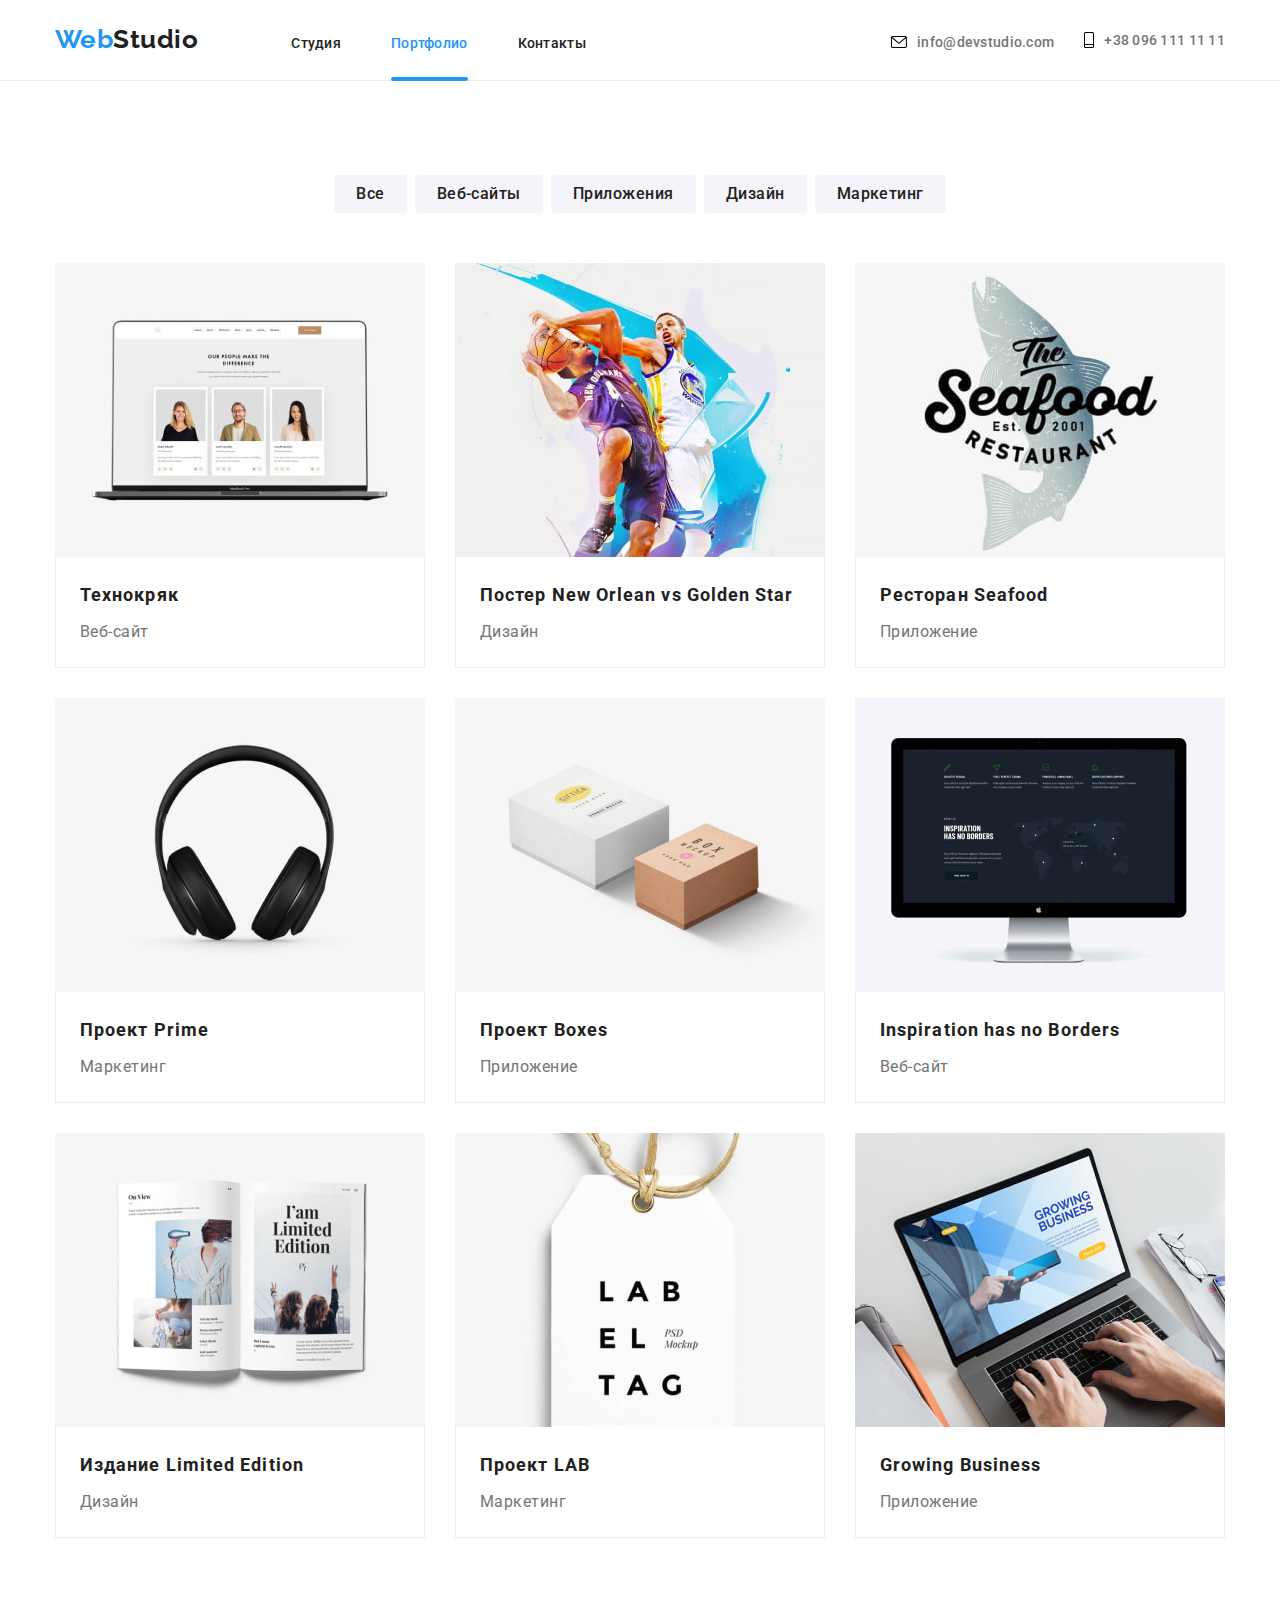
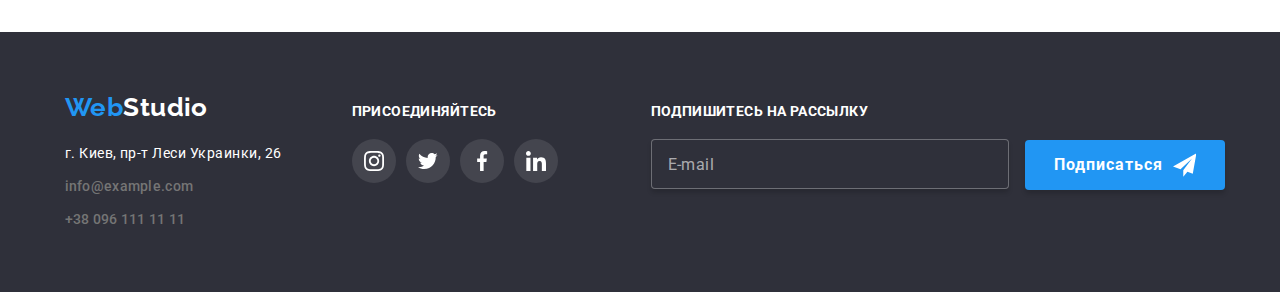
==== portfolio.html @ d7e89522 "Добавляет стартовые файлы" ====
<!DOCTYPE html>
<html lang="ru">
<head>
    <meta charset="UTF-8">
    <meta http-equiv="X-UA-Compatible" content="IE=edge">
    <meta name="viewport" content="width=device-width, initial-scale=1.0">
    <title>Document</title>

    <link rel="preconnect" href="https://fonts.googleapis.com">
    <link rel="preconnect" href="https://fonts.gstatic.com" crossorigin>
    <link href="https://fonts.googleapis.com/css2?family=Raleway:wght@700&family=Roboto:wght@400;500;700;900&display=swap" rel="stylesheet">

    <link rel="stylesheet" href="./css/main.min.css">

</head>
<body>
    <!--Шапка сайта-->
    <header class="header">
        <div class="container">
            <a href="./index.html" class="logo header-logo" lang="en">Web<span class="logo--color-black">Studio</span></a>

            <nav>
                <ul class="site-nav list">
                    <li class="site-nav__item"><a href="./index.html" class="site-nav__link">Студия</a></li>
                    <li class="site-nav__item"><a href="./portfolio.html" class="site-nav__link site-nav__link--current">Портфолио</a></li>
                    <li class="site-nav__item"><a href="#" class="site-nav__link">Контакты</a></li>
                </ul>
            </nav>

            <ul class="contacts">
                <li class="contacts__item">
                    <a href="mailto:info@devstudio.com" class="contacts__link">
                    <svg class="contacts__icon" width="16" height="12"><use href="./images/icons.svg#icon-mail-icon"></use></svg>
                    info@devstudio.com</a>
                </li>
                <li class="contacts__item">
                    <a href="tel:+380961111111" class="contacts__link">
                    <svg class="contacts__icon" width="10" height="16"><use href="./images/icons.svg#icon-phone-icon"></use></svg>
                    +38 096 111 11 11</a>
                </li>
            </ul>
        </div>
    </header>

    <main>
        <section class="section">
            <h1 class="hidden-elem">Портфолио</h1>

        <div class="container">
            
        <!--Фильтр-->
            <ul class="filter">
                <li class="filter__item">
                    <button type="button" class="filter__button">Все</button>
                </li>
                <li class="filter__item">
                    <button type="button" class="filter__button">Веб-сайты</button>
                </li>
                <li class="filter__item">
                    <button type="button" class="filter__button">Приложения</button>
                </li>
                <li class="filter__item">
                    <button type="button" class="filter__button">Дизайн</button>
                </li>
                <li class="filter__item">
                    <button type="button" class="filter__button">Маркетинг</button>
                </li>
            </ul>

        <!--Портфолио-->
            <ul class="portfolio">

                <li class="portfolio__item">
                    <a href="#" class="portfolio__link">
                        <article class="product">
                            <div class="product__thumb">
                                <img src="./images/pic1.jpg" alt="Веб-сайт" width="370" height="294">
                            
                                <div class="product__overlay">
                                    <p class="product__text">Технокряк это современная площадка распространения коронавируса. Компании используют эту платформу для цифрового шпионажа и атак на защищённые сервера конкурентов.</p>
                                </div>
                            </div>

                            <div class="product__label">
                                <h2 class="product__title">Технокряк</h2>
                                <p class="product__desc">Веб-сайт</p>
                            </div>
                        </article>
                    </a>
                </li>

                <li class="portfolio__item">
                    <a href="#" class="portfolio__link">
                        <article class="product">
                            <div class="product__thumb">
                                <img src="./images/pic2.jpg" alt="Дизайн" width="370" height="294">

                                <div class="product__overlay">
                                    <p class="product__text">Технокряк это современная площадка распространения коронавируса. Компании используют эту платформу для цифрового шпионажа и атак на защищённые сервера конкурентов.</p>
                                </div>
                            </div>

                            <div class="product__label">
                                <h2 class="product__title">Постер New Orlean vs Golden Star</h2>
                                <p class="product__desc">Дизайн</p>
                            </div>
                        </article>
                    </a>
                </li>

                <li class="portfolio__item">
                    <a href="#" class="portfolio__link">
                        <article class="product">
                            <div class="product__thumb">
                                <img src="./images/pic3.jpg" alt="Приложение" width="370" height="294">

                                <div class="product__overlay">
                                    <p class="product__text">Технокряк это современная площадка распространения коронавируса. Компании используют эту платформу для цифрового шпионажа и атак на защищённые сервера конкурентов.</p>
                                </div>
                            </div>

                            <div class="product__label"> 
                                <h2 class="product__title">Ресторан Seafood</h2>
                                <p class="product__desc">Приложение</p>
                            </div>
                        </article>
                    </a>
                </li>

                <li class="portfolio__item">
                    <a href="#" class="portfolio__link">
                        <article class="product">
                            <div class="product__thumb">
                                <img src="./images/pic4.jpg" alt="Маркетинг" width="370" height="294">

                                <div class="product__overlay">
                                    <p class="product__text">Технокряк это современная площадка распространения коронавируса. Компании используют эту платформу для цифрового шпионажа и атак на защищённые сервера конкурентов.</p>
                                </div>
                            </div>

                            <div class="product__label"> 
                                <h2 class="product__title">Проект Prime</h2>
                                <p class="product__desc">Маркетинг</p>
                            </div>
                        </article>
                    </a>
                </li>

                <li class="portfolio__item">
                    <a href="#" class="portfolio__link">
                        <article class="product">
                            <div class="product__thumb">
                                <img src="./images/pic5.jpg" alt="Приложение" width="370" height="294">

                                <div class="product__overlay">
                                    <p class="product__text">Технокряк это современная площадка распространения коронавируса. Компании используют эту платформу для цифрового шпионажа и атак на защищённые сервера конкурентов.</p>
                                </div>
                            </div>

                            <div class="product__label"> 
                                <h2 class="product__title">Проект Boxes</h2>
                                <p class="product__desc">Приложение</p>
                            </div>
                        </article>
                    </a>
                </li>

                <li class="portfolio__item">
                    <a href="#" class="portfolio__link">
                        <article class="product">
                            <div class="product__thumb">
                                <img src="./images/pic6.jpg" alt="Веб-сайт" width="370" height="294">

                                <div class="product__overlay">
                                    <p class="product__text">Технокряк это современная площадка распространения коронавируса. Компании используют эту платформу для цифрового шпионажа и атак на защищённые сервера конкурентов.</p>
                                </div>
                            </div>

                            <div class="product__label">
                                <h2 class="product__title">Inspiration has no Borders</h2>
                                <p class="product__desc">Веб-сайт</p>
                            </div>
                        </article>
                    </a>
                </li>

                <li class="portfolio__item">
                    <a href="#" class="portfolio__link">
                        <article class="product">
                            <div class="product__thumb">
                                <img src="./images/pic7.jpg" alt="Дизайн" width="370" height="294">

                                <div class="product__overlay">
                                    <p class="product__text">Технокряк это современная площадка распространения коронавируса. Компании используют эту платформу для цифрового шпионажа и атак на защищённые сервера конкурентов.</p>
                                </div>
                            </div>

                            <div class="product__label"> 
                                <h2 class="product__title">Издание Limited Edition</h2>
                                <p class="product__desc">Дизайн</p>
                            </div>
                        </article>
                    </a>
                </li>

                <li class="portfolio__item">
                    <a href="#" class="portfolio__link">
                        <article class="product">
                            <div class="product__thumb">
                                <img src="./images/pic8.jpg" alt="Маркетинг" width="370" height="294">

                                <div class="product__overlay">
                                    <p class="product__text">Технокряк это современная площадка распространения коронавируса. Компании используют эту платформу для цифрового шпионажа и атак на защищённые сервера конкурентов.</p>
                                </div>
                            </div>

                            <div class="product__label"> 
                                <h2 class="product__title">Проект LAB</h2>
                                <p class="product__desc">Маркетинг</p>
                            </div>
                        </article>
                    </a>
                </li>

                <li class="portfolio__item">
                    <a href="#" class="portfolio__link">
                        <article class="product">
                            <div class="product__thumb">
                                <img src="./images/pic9.jpg" alt="Приложение" width="370" height="294">

                                <div class="product__overlay">
                                    <p class="product__text">Технокряк это современная площадка распространения коронавируса. Компании используют эту платформу для цифрового шпионажа и атак на защищённые сервера конкурентов.</p>
                                </div>
                            </div>

                            <div class="product__label"> 
                                <h2 class="product__title">Growing Business</h2>
                                <p class="product__desc">Приложение</p>
                            </div>
                        </article>
                    </a>
                </li>
            </ul>
        </div>
        </section>
    </main>

    <!--footer-->
    <footer class="footer">
        <div class="container footer__container">

            <div class="footer__address">
                <a href="./index.html" class="logo footer__logo" lang="en">Web<span class="logo--color-white">Studio</span></a>
    
                    <address class="address">
                        <ul class="address__list">
                            <li class="address__item">г. Киев, пр-т Леси Украинки, 26</li>
                            <li class="address__item">
                                <a href="mailto:info@example.com" class="contacts__link address__contact">info@example.com</a>
                            </li>
                            <li class="address__item">
                                <a href="tel:+380961111111" class="contacts__link address__contact">+38 096 111 11 11</a>
                            </li>
                        </ul>
                    </address>
            </div>
            
            <div class="join">
                    <h2 class="join__title">Присоединяйтесь</h2>

                <ul class="social-list join__social-list">
                    <li class="social-list__item">
                        <a href="#" class="social-list__link join__social-link" aria-label="Instagram">
                            <svg class="social-list__icon join__icon">
                                <use href="./images/icons.svg#icon-instagram"></use>
                            </svg>
                        </a>
                    </li>
                    <li class="social-list__item">
                        <a href="#" class="social-list__link join__social-link" aria-label="Twitter">
                            <svg class="social-list__icon join__icon">
                                <use href="./images/icons.svg#icon-twitter"></use>
                            </svg>
                        </a>
                    </li>
                    <li class="social-list__item">
                        <a href="#" class="social-list__link join__social-link" aria-label="Facebook">
                            <svg class="social-list__icon join__icon">
                                <use href="./images/icons.svg#icon-facebook"></use>
                            </svg>
                        </a>
                    </li>
                    <li class="social-list__item">
                        <a href="#" class="social-list__link join__social-link" aria-label="LinkedIn">
                            <svg class="social-list__icon join__icon">
                                <use href="./images/icons.svg#icon-linkedin"></use>
                            </svg>
                        </a>
                    </li>
                </ul>
            </div>

            <div class="subscribe">
                    <h2 class="subscribe__title">Подпишитесь на рассылку</h2>
                    <form action="subscribe__form">
                        <input type="email" placeholder="E-mail" class="subscribe__input">
                        <button type="submit" class="subscribe__button">Подписаться<svg class="subscribe__icon">
                            <use href="./images/icons.svg#icon-send"></use>
                        </svg>
                        </button>
                    </form>
            </div>
        </div>
    </footer>

</body>
</html>
---- css/main.min.css ----
:root{--main-text-color: #757575;--title-text-color: #212121;--accent-color: #2196F3;--background-accent-color: #2F303A;--background-main-color:  #FFFFFF;--background-secondary-color: #F5F4FA;--card-set-gap: 30px;--icon-color: #AFB1B8}/*! modern-normalize v0.6.0 | MIT License | https://github.com/sindresorhus/modern-normalize */*,*::before,*::after{-webkit-box-sizing:border-box;box-sizing:border-box}:root{-moz-tab-size:4;-o-tab-size:4;tab-size:4}html{line-height:1.15;-webkit-text-size-adjust:100%}body{margin:0}body{font-family:system-ui,-apple-system,"Segoe UI",Roboto,Helvetica,Arial,sans-serif,"Apple Color Emoji","Segoe UI Emoji"}hr{height:0}abbr[title]{-webkit-text-decoration:underline dotted;text-decoration:underline dotted}b,strong{font-weight:bolder}code,kbd,samp,pre{font-family:SFMono-Regular, Consolas, "Liberation Mono", Menlo, monospace;font-size:1em}small{font-size:80%}sub,sup{font-size:75%;line-height:0;position:relative;vertical-align:baseline}sub{bottom:-0.25em}sup{top:-0.5em}button,input,optgroup,select,textarea{font-family:inherit;font-size:100%;line-height:1.15;margin:0}button,select{text-transform:none}button,[type="button"],[type="reset"],[type="submit"]{-webkit-appearance:button}button::-moz-focus-inner,[type="button"]::-moz-focus-inner,[type="reset"]::-moz-focus-inner,[type="submit"]::-moz-focus-inner{border-style:none;padding:0}button:-moz-focusring,[type="button"]:-moz-focusring,[type="reset"]:-moz-focusring,[type="submit"]:-moz-focusring{outline:1px dotted ButtonText}fieldset{padding:0.35em 0.75em 0.625em}legend{padding:0}progress{vertical-align:baseline}[type="number"]::-webkit-inner-spin-button,[type="number"]::-webkit-outer-spin-button{height:auto}[type="search"]{-webkit-appearance:textfield;outline-offset:-2px}[type="search"]::-webkit-search-decoration{-webkit-appearance:none}::-webkit-file-upload-button{-webkit-appearance:button;font:inherit}summary{display:list-item}*,*::before,*::after{padding:0;margin:0;-webkit-box-sizing:border-box;box-sizing:border-box}h1,h2,h3,h4,h5,h6,p{margin:0}img{display:block;max-width:100%;height:auto}a{text-decoration:none}ul li{list-style:none}button{border:none}body{font-family:'Roboto', sans-serif;color:var(--main-text-color);background-color:var(--background-main-color);letter-spacing:0.03em}.section{padding:94px 0}.container{width:1200px;padding:0 15px;margin:0 auto}.section__title{color:var(--title-text-color);font-size:36px;font-weight:bold;line-height:1.16;display:-webkit-box;display:-webkit-flex;display:-ms-flexbox;display:flex;-webkit-box-pack:center;-webkit-justify-content:center;-ms-flex-pack:center;justify-content:center;margin-bottom:50px}.hidden-elem{width:1px;height:1px;overflow:hidden;opacity:0;margin-top:-1px}nav,.site-nav,.contacts,header .container{background-color:var(--background-main-color);display:-webkit-box;display:-webkit-flex;display:-ms-flexbox;display:flex;-webkit-box-pack:justify;-webkit-justify-content:space-between;-ms-flex-pack:justify;justify-content:space-between;-webkit-box-align:baseline;-webkit-align-items:baseline;-ms-flex-align:baseline;align-items:baseline}.header{border-bottom:1px solid #ECECEC;padding:24px 0}.logo{display:-webkit-box;display:-webkit-flex;display:-ms-flexbox;display:flex;-webkit-box-pack:center;-webkit-justify-content:center;-ms-flex-pack:center;justify-content:center;-webkit-box-align:center;-webkit-align-items:center;-ms-flex-align:center;align-items:center;font-family:Raleway;font-weight:bold;font-size:26px;line-height:1.19;color:var(--accent-color)}.logo--color-black{color:var(--title-text-color)}.logo--color-white{color:var(--background-main-color)}.header-logo{margin-right:93px}.site-nav__item{margin-right:50px}.site-nav__link{color:var(--title-text-color);font-size:14px;font-weight:500;line-height:1.14;letter-spacing:0.02em;display:inline-block;-webkit-transition-property:color;-o-transition-property:color;transition-property:color;-webkit-transition-duration:250ms;-o-transition-duration:250ms;transition-duration:250ms;-webkit-transition-timing-function:cubic-bezier(0.4, 0, 0.2, 1);-o-transition-timing-function:cubic-bezier(0.4, 0, 0.2, 1);transition-timing-function:cubic-bezier(0.4, 0, 0.2, 1)}.site-nav__link:hover,.site-nav__link:focus{color:var(--accent-color)}.site-nav__link--current{color:var(--accent-color)}.site-nav__link--current::after{content:"";display:block;width:100%;height:4px;-webkit-border-radius:2px;border-radius:2px;background-color:var(--accent-color);position:relative;top:25px;bottom:auto}.contacts{margin-left:auto}.contacts__item:not(:last-child){margin-right:30px}.contacts__link{color:var(--main-text-color);font-size:14px;font-weight:500;letter-spacing:0.02em;display:-webkit-inline-box;display:-webkit-inline-flex;display:-ms-inline-flexbox;display:inline-flex;-webkit-box-align:center;-webkit-align-items:center;-ms-flex-align:center;align-items:center;-webkit-transition-property:color;-o-transition-property:color;transition-property:color;-webkit-transition-duration:250ms;-o-transition-duration:250ms;transition-duration:250ms;-webkit-transition-timing-function:cubic-bezier(0.4, 0, 0.2, 1);-o-transition-timing-function:cubic-bezier(0.4, 0, 0.2, 1);transition-timing-function:cubic-bezier(0.4, 0, 0.2, 1);-webkit-transition-property:fill;-o-transition-property:fill;transition-property:fill;transition-duration:250ms;transition-timing-function:cubic-bezier(0.4, 0, 0.2, 1)}.contacts__link:hover,.contacts__link:focus{color:var(--accent-color);fill:var(--accent-color)}.contacts__icon{margin-right:10px}.hero{max-width:1600px;height:600px;margin-left:auto;margin-right:auto;background-image:-webkit-gradient(linear, left top, right top, from(rgba(33,38,94,0.4)), to(rgba(47,48,58,0.4))),url("../images/overlay-img.jpg");background-image:-webkit-linear-gradient(left, rgba(33,38,94,0.4), rgba(47,48,58,0.4)),url("../images/overlay-img.jpg");background-image:-o-linear-gradient(left, rgba(33,38,94,0.4), rgba(47,48,58,0.4)),url("../images/overlay-img.jpg");background-image:linear-gradient(to right, rgba(33,38,94,0.4), rgba(47,48,58,0.4)),url("../images/overlay-img.jpg");background-repeat:no-repeat;background-position:center;-webkit-background-size:cover;background-size:cover;background-color:var(--background-accent-color);display:-webkit-box;display:-webkit-flex;display:-ms-flexbox;display:flex;text-align:center;padding:200px 0}.hero__title{color:var(--background-main-color);font-style:normal;font-size:44px;font-weight:900;line-height:1.36;letter-spacing:0.06em;text-transform:uppercase;text-align:center;margin-bottom:30px}.submit{cursor:pointer;font-family:inherit;background-color:var(--accent-color);font-weight:bold;font-size:16px;line-height:1.87;letter-spacing:0.06em;color:var(--background-main-color);-webkit-box-shadow:0px 4px 4px rgba(0,0,0,0.15);box-shadow:0px 4px 4px rgba(0,0,0,0.15);-webkit-border-radius:4px;border-radius:4px;padding:10px 32px;-webkit-transition-property:background-color;-o-transition-property:background-color;transition-property:background-color;-webkit-transition-duration:250ms;-o-transition-duration:250ms;transition-duration:250ms;-webkit-transition-timing-function:cubic-bezier(0.4, 0, 0.2, 1);-o-transition-timing-function:cubic-bezier(0.4, 0, 0.2, 1);transition-timing-function:cubic-bezier(0.4, 0, 0.2, 1)}.submit:hover,.submit:focus{background-color:#188CE8}.section-features{padding-bottom:0}.features{display:-webkit-box;display:-webkit-flex;display:-ms-flexbox;display:flex;-webkit-box-pack:justify;-webkit-justify-content:space-between;-ms-flex-pack:justify;justify-content:space-between;-webkit-box-align:center;-webkit-align-items:center;-ms-flex-align:center;align-items:center;margin-bottom:0}.features__item:not(:last-child){margin-right:30px}.features__icon{width:270px;height:120px;background:var(--background-secondary-color);padding:25px 0;-webkit-border-radius:4px;border-radius:4px;margin-bottom:30px}.features__title{color:var(--title-text-color);font-weight:bold;font-size:14px;line-height:1.14;text-transform:uppercase;margin-bottom:10px}.features__desc{color:var(--main-text-color);font-size:14px;line-height:1.71}.works{display:-webkit-box;display:-webkit-flex;display:-ms-flexbox;display:flex;-webkit-box-pack:justify;-webkit-justify-content:space-between;-ms-flex-pack:justify;justify-content:space-between;-webkit-box-align:center;-webkit-align-items:center;-ms-flex-align:center;align-items:center}.works__item{position:relative}.works__label{display:-webkit-box;display:-webkit-flex;display:-ms-flexbox;display:flex;-webkit-box-pack:center;-webkit-justify-content:center;-ms-flex-pack:center;justify-content:center;-webkit-box-align:center;-webkit-align-items:center;-ms-flex-align:center;align-items:center;position:absolute;bottom:0;width:370px;height:70px;background:rgba(47,48,58,0.8)}.works__description{color:var(--background-main-color);font-weight:bold;font-size:14px;line-height:1.14;letter-spacing:0.03em;text-transform:uppercase;text-align:center}.section-team{background-color:var(--background-secondary-color)}.team{display:-webkit-box;display:-webkit-flex;display:-ms-flexbox;display:flex;-webkit-box-pack:justify;-webkit-justify-content:space-between;-ms-flex-pack:justify;justify-content:space-between;-webkit-box-align:center;-webkit-align-items:center;-ms-flex-align:center;align-items:center}.team__card{background-color:var(--background-main-color);-webkit-box-shadow:0px 1px 3px rgba(0,0,0,0.12),0px 1px 1px rgba(0,0,0,0.14),0px 2px 1px rgba(0,0,0,0.2);box-shadow:0px 1px 3px rgba(0,0,0,0.12),0px 1px 1px rgba(0,0,0,0.14),0px 2px 1px rgba(0,0,0,0.2);-webkit-border-radius:0px 0px 4px 4px;border-radius:0px 0px 4px 4px}.team__label{padding:var(--card-set-gap) 0;text-align:center}.team__name{font-weight:500;font-size:16px;line-height:1.19;color:var(--title-text-color);margin-bottom:10px}.team__position{font-size:16px;line-height:1.19;color:var(--main-text-color)}.social-list{display:-webkit-box;display:-webkit-flex;display:-ms-flexbox;display:flex;-webkit-box-pack:center;-webkit-justify-content:center;-ms-flex-pack:center;justify-content:center;-webkit-box-align:center;-webkit-align-items:center;-ms-flex-align:center;align-items:center;margin-top:16px}.social-list__item:not(:last-child){margin-right:10px}.social-list__link{display:block;width:44px;height:44px;-webkit-border-radius:50%;border-radius:50%;background-color:var(--background-main-color);display:-webkit-box;display:-webkit-flex;display:-ms-flexbox;display:flex;-webkit-box-pack:center;-webkit-justify-content:center;-ms-flex-pack:center;justify-content:center;-webkit-box-align:center;-webkit-align-items:center;-ms-flex-align:center;align-items:center;-webkit-transition-property:background-color;-o-transition-property:background-color;transition-property:background-color;-webkit-transition-duration:250ms;-o-transition-duration:250ms;transition-duration:250ms;-webkit-transition-timing-function:cubic-bezier(0.4, 0, 0.2, 1);-o-transition-timing-function:cubic-bezier(0.4, 0, 0.2, 1);transition-timing-function:cubic-bezier(0.4, 0, 0.2, 1)}.social-list__link:hover,.social-list__link:focus{background-color:var(--accent-color)}.social-list__icon{width:20px;height:20px;fill:var(--icon-color);-webkit-transition-property:fill;-o-transition-property:fill;transition-property:fill;-webkit-transition-duration:250ms;-o-transition-duration:250ms;transition-duration:250ms;-webkit-transition-timing-function:cubic-bezier(0.4, 0, 0.2, 1);-o-transition-timing-function:cubic-bezier(0.4, 0, 0.2, 1);transition-timing-function:cubic-bezier(0.4, 0, 0.2, 1)}.social-list__link:hover .social-list__icon,.social-list__link:focus .social-list__icon{fill:var(--background-main-color)}.clients{display:-webkit-box;display:-webkit-flex;display:-ms-flexbox;display:flex;-webkit-justify-content:space-around;-ms-flex-pack:distribute;justify-content:space-around;-webkit-box-align:center;-webkit-align-items:center;-ms-flex-align:center;align-items:center}.clients__item{display:block;width:170px;height:92px}.clients__link{display:-webkit-box;display:-webkit-flex;display:-ms-flexbox;display:flex;-webkit-box-pack:center;-webkit-justify-content:center;-ms-flex-pack:center;justify-content:center;-webkit-box-align:center;-webkit-align-items:center;-ms-flex-align:center;align-items:center;padding:16px 32px;border:1px solid var(--icon-color);-webkit-box-sizing:border-box;box-sizing:border-box;-webkit-border-radius:4px;border-radius:4px;-webkit-transition-property:border;-o-transition-property:border;transition-property:border;-webkit-transition-duration:250ms;-o-transition-duration:250ms;transition-duration:250ms;-webkit-transition-timing-function:cubic-bezier(0.4, 0, 0.2, 1);-o-transition-timing-function:cubic-bezier(0.4, 0, 0.2, 1);transition-timing-function:cubic-bezier(0.4, 0, 0.2, 1)}.clients__link:hover,.clients__link:focus{border:1px solid var(--accent-color)}.clients__icon{width:106px;height:60px;fill:var(--icon-color);-webkit-transition-property:fill;-o-transition-property:fill;transition-property:fill;-webkit-transition-duration:250ms;-o-transition-duration:250ms;transition-duration:250ms;-webkit-transition-timing-function:cubic-bezier(0.4, 0, 0.2, 1);-o-transition-timing-function:cubic-bezier(0.4, 0, 0.2, 1);transition-timing-function:cubic-bezier(0.4, 0, 0.2, 1)}.clients__link:hover .clients__icon,.clients__link:focus .clients__icon{fill:var(--accent-color)}.footer{background-color:var(--background-accent-color);padding:60px 0}.footer__container{display:-webkit-box;display:-webkit-flex;display:-ms-flexbox;display:flex;-webkit-box-align:baseline;-webkit-align-items:baseline;-ms-flex-align:baseline;align-items:baseline}.footer__address{display:-webkit-box;display:-webkit-flex;display:-ms-flexbox;display:flex;-webkit-box-orient:vertical;-webkit-box-direction:normal;-webkit-flex-direction:column;-ms-flex-direction:column;flex-direction:column;margin-left:auto}.address{margin-top:20px}.address__list{font-style:normal;font-weight:normal;font-size:14px;line-height:1.71;color:var(--background-main-color)}.address__item:not(:last-child){margin-bottom:9px}.footer__logo{display:inline-block}.join{margin-left:70px}.join__title,.subscribe__title{color:var(--background-main-color);font-weight:bold;font-size:14px;line-height:1.14;letter-spacing:0.03em;text-transform:uppercase;margin-bottom:20px}.join__social-link{background-color:rgba(255,255,255,0.1);-webkit-transition-property:background-color;-o-transition-property:background-color;transition-property:background-color;-webkit-transition-duration:250ms;-o-transition-duration:250ms;transition-duration:250ms;-webkit-transition-timing-function:cubic-bezier(0.4, 0, 0.2, 1);-o-transition-timing-function:cubic-bezier(0.4, 0, 0.2, 1);transition-timing-function:cubic-bezier(0.4, 0, 0.2, 1)}.join__social-link:hover,.join__social-link:focus{background-color:var(--accent-color)}.join__icon{fill:var(--background-main-color)}.subscribe{margin-left:93px;display:-webkit-box;display:-webkit-flex;display:-ms-flexbox;display:flex;-webkit-box-orient:vertical;-webkit-box-direction:normal;-webkit-flex-direction:column;-ms-flex-direction:column;flex-direction:column}.subscribe__form{display:-webkit-inline-box;display:-webkit-inline-flex;display:-ms-inline-flexbox;display:inline-flex}.subscribe__input{width:358px;height:50px;background-color:var(--background-accent-color);border:1px solid rgba(255,255,255,0.3);-webkit-box-sizing:border-box;box-sizing:border-box;-webkit-box-shadow:0px 4px 4px rgba(0,0,0,0.15);box-shadow:0px 4px 4px rgba(0,0,0,0.15);-webkit-border-radius:4px;border-radius:4px;padding:15px 16px;color:var(--background-main-color)}.subscribe__input::-webkit-input-placeholder{font-style:normal;font-weight:normal;font-size:16px;line-height:1.25;display:-webkit-box;display:-webkit-flex;display:flex;-webkit-box-align:center;-webkit-align-items:center;align-items:center;letter-spacing:0.03em;color:rgba(255,255,255,0.6)}.subscribe__input:-ms-input-placeholder{font-style:normal;font-weight:normal;font-size:16px;line-height:1.25;display:-ms-flexbox;display:flex;-ms-flex-align:center;align-items:center;letter-spacing:0.03em;color:rgba(255,255,255,0.6)}.subscribe__input::-ms-input-placeholder{font-style:normal;font-weight:normal;font-size:16px;line-height:1.25;display:-ms-flexbox;display:flex;-ms-flex-align:center;align-items:center;letter-spacing:0.03em;color:rgba(255,255,255,0.6)}.subscribe__input::placeholder{font-style:normal;font-weight:normal;font-size:16px;line-height:1.25;display:-webkit-box;display:-webkit-flex;display:-ms-flexbox;display:flex;-webkit-box-align:center;-webkit-align-items:center;-ms-flex-align:center;align-items:center;letter-spacing:0.03em;color:rgba(255,255,255,0.6)}.subscribe__button{display:-webkit-inline-box;display:-webkit-inline-flex;display:-ms-inline-flexbox;display:inline-flex;-webkit-box-pack:center;-webkit-justify-content:center;-ms-flex-pack:center;justify-content:center;-webkit-box-align:center;-webkit-align-items:center;-ms-flex-align:center;align-items:center;width:200px;height:50px;cursor:pointer;font-family:inherit;background-color:var(--accent-color);-webkit-box-shadow:0px 4px 4px rgba(0,0,0,0.15);box-shadow:0px 4px 4px rgba(0,0,0,0.15);-webkit-border-radius:4px;border-radius:4px;padding:10px 29px;font-weight:bold;font-size:16px;line-height:1.87;letter-spacing:0.06em;color:var(--background-main-color);margin-left:12px;-webkit-transition-property:background-color;-o-transition-property:background-color;transition-property:background-color;-webkit-transition-duration:250ms;-o-transition-duration:250ms;transition-duration:250ms;-webkit-transition-timing-function:cubic-bezier(0.4, 0, 0.2, 1);-o-transition-timing-function:cubic-bezier(0.4, 0, 0.2, 1);transition-timing-function:cubic-bezier(0.4, 0, 0.2, 1)}.subscribe__button:hover,.subscribe__button:focus{background-color:#188CE8}.subscribe__icon{width:24px;height:24px;fill:var(--background-main-color);margin-left:10px}.filter{display:-webkit-box;display:-webkit-flex;display:-ms-flexbox;display:flex;-webkit-box-pack:center;-webkit-justify-content:center;-ms-flex-pack:center;justify-content:center;-webkit-box-align:center;-webkit-align-items:center;-ms-flex-align:center;align-items:center;margin-bottom:50px}.filter__button{cursor:pointer;font-family:inherit;font-weight:500;font-size:16px;line-height:1.62;letter-spacing:0.03em;color:var(--title-text-color);background-color:var(--background-secondary-color);-webkit-border-radius:4px;border-radius:4px;padding:6px 22px;-webkit-transition-property:color;-o-transition-property:color;transition-property:color;-webkit-transition-duration:250ms;-o-transition-duration:250ms;transition-duration:250ms;-webkit-transition-timing-function:cubic-bezier(0.4, 0, 0.2, 1);-o-transition-timing-function:cubic-bezier(0.4, 0, 0.2, 1);transition-timing-function:cubic-bezier(0.4, 0, 0.2, 1);-webkit-transition-property:background-color;-o-transition-property:background-color;transition-property:background-color;transition-duration:250ms;transition-timing-function:cubic-bezier(0.4, 0, 0.2, 1);-webkit-transition-property:-webkit-box-shadow;transition-property:-webkit-box-shadow;-o-transition-property:box-shadow;transition-property:box-shadow;transition-property:box-shadow, -webkit-box-shadow;transition-duration:250ms;transition-timing-function:cubic-bezier(0.4, 0, 0.2, 1)}.filter__button:hover,.filter__button:focus{color:var(--background-main-color);background-color:var(--accent-color);-webkit-box-shadow:0px 3px 1px rgba(0,0,0,0.1),0px 1px 2px rgba(0,0,0,0.08),0px 2px 2px rgba(0,0,0,0.12);box-shadow:0px 3px 1px rgba(0,0,0,0.1),0px 1px 2px rgba(0,0,0,0.08),0px 2px 2px rgba(0,0,0,0.12)}.filter__item:not(:last-child){margin-right:8px}.portfolio{display:-webkit-box;display:-webkit-flex;display:-ms-flexbox;display:flex;-webkit-flex-wrap:wrap;-ms-flex-wrap:wrap;flex-wrap:wrap;margin-left:-webkit-calc(-1 * var(--card-set-gap));margin-left:calc(-1 * var(--card-set-gap));margin-top:-webkit-calc(-1 * var(--card-set-gap));margin-top:calc(-1 * var(--card-set-gap))}.portfolio__item{background-color:var(--background-main-color);-webkit-flex-basis:-webkit-calc(100% / 3 - var(--card-set-gap));-ms-flex-preferred-size:calc(100% / 3 - var(--card-set-gap));flex-basis:calc(100% / 3 - var(--card-set-gap));margin-left:var(--card-set-gap);margin-top:var(--card-set-gap);-webkit-transition-property:-webkit-box-shadow;transition-property:-webkit-box-shadow;-o-transition-property:box-shadow;transition-property:box-shadow;transition-property:box-shadow, -webkit-box-shadow;-webkit-transition-duration:250ms;-o-transition-duration:250ms;transition-duration:250ms;-webkit-transition-timing-function:cubic-bezier(0.4, 0, 0.2, 1);-o-transition-timing-function:cubic-bezier(0.4, 0, 0.2, 1);transition-timing-function:cubic-bezier(0.4, 0, 0.2, 1)}.portfolio__item:hover,.portfolio__item:focus{-webkit-box-shadow:0px 1px 1px rgba(0,0,0,0.12),0px 4px 4px rgba(0,0,0,0.06),1px 4px 6px rgba(0,0,0,0.16);box-shadow:0px 1px 1px rgba(0,0,0,0.12),0px 4px 4px rgba(0,0,0,0.06),1px 4px 6px rgba(0,0,0,0.16)}.product__thumb{position:relative;overflow:hidden}.product__overlay{position:absolute;top:0;left:0;width:100%;height:100%;background-color:rgba(33,150,243,0.9);-webkit-transform:translatey(100%);-ms-transform:translatey(100%);transform:translatey(100%);-webkit-transition:-webkit-transform 250ms ease;transition:-webkit-transform 250ms ease;-o-transition:transform 250ms ease;transition:transform 250ms ease;transition:transform 250ms ease, -webkit-transform 250ms ease}.portfolio__link:hover .product__overlay,.portfolio__link:focus .product__overlay{-webkit-transform:translatey(0);-ms-transform:translatey(0);transform:translatey(0)}.product__text{padding:63px 24px;margin:0;font-size:18px;line-height:1.55;letter-spacing:0.03em;color:var(--background-main-color)}.product__label{padding:20px 24px;border:1px solid #EEEEEE;border-top:transparent;-webkit-box-sizing:border-box;box-sizing:border-box}.product__title{font-weight:bold;font-size:18px;font-size:18px;line-height:2;letter-spacing:0.06em;color:var(--title-text-color);margin-bottom:4px}.product__desc{font-size:16px;line-height:1.87;color:var(--main-text-color)}.backdrop{position:fixed;top:0;left:0;width:100%;height:100%;background-color:rgba(0,0,0,0.2);opacity:1;-webkit-transition-property:opacity;-o-transition-property:opacity;transition-property:opacity;-webkit-transition-duration:250ms;-o-transition-duration:250ms;transition-duration:250ms;-webkit-transition-timing-function:cubic-bezier(0.4, 0, 0.2, 1);-o-transition-timing-function:cubic-bezier(0.4, 0, 0.2, 1);transition-timing-function:cubic-bezier(0.4, 0, 0.2, 1)}.backdrop.is-hidden{opacity:0;pointer-events:none}.backdrop.is-hidden .modal{-webkit-transform:translate(-50%, -50%) scale(1.1);-ms-transform:translate(-50%, -50%) scale(1.1);transform:translate(-50%, -50%) scale(1.1)}.modal{position:absolute;top:50%;left:50%;-webkit-transform:translate(-50%, -50%);-ms-transform:translate(-50%, -50%);transform:translate(-50%, -50%);width:528px;height:581px;-webkit-transform:translate(-50%, -50%) scale(1);-ms-transform:translate(-50%, -50%) scale(1);transform:translate(-50%, -50%) scale(1);-webkit-transition:-webkit-transform 250ms cubic-bezier(0.4, 0, 0.2, 1);transition:-webkit-transform 250ms cubic-bezier(0.4, 0, 0.2, 1);-o-transition:transform 250ms cubic-bezier(0.4, 0, 0.2, 1);transition:transform 250ms cubic-bezier(0.4, 0, 0.2, 1);transition:transform 250ms cubic-bezier(0.4, 0, 0.2, 1), -webkit-transform 250ms cubic-bezier(0.4, 0, 0.2, 1);background-color:var(--background-main-color);-webkit-box-shadow:0px 1px 3px rgba(0,0,0,0.12),0px 1px 1px rgba(0,0,0,0.14),0px 2px 1px rgba(0,0,0,0.2);box-shadow:0px 1px 3px rgba(0,0,0,0.12),0px 1px 1px rgba(0,0,0,0.14),0px 2px 1px rgba(0,0,0,0.2);-webkit-border-radius:4px;border-radius:4px;padding:40px}.close{position:absolute;top:8px;right:8px;display:block;width:30px;height:30px;-webkit-border-radius:50%;border-radius:50%;background-color:var(--background-main-color);border:1px solid rgba(0,0,0,0.1);cursor:pointer}.close__icon{width:11px;height:11px;fill:#000000;-webkit-transition-property:fill;-o-transition-property:fill;transition-property:fill;-webkit-transition-duration:250ms;-o-transition-duration:250ms;transition-duration:250ms;-webkit-transition-timing-function:cubic-bezier(0.4, 0, 0.2, 1);-o-transition-timing-function:cubic-bezier(0.4, 0, 0.2, 1);transition-timing-function:cubic-bezier(0.4, 0, 0.2, 1)}.close:hover .close__icon,.close:focus .close__icon{fill:var(--accent-color)}.form{display:-webkit-box;display:-webkit-flex;display:-ms-flexbox;display:flex;-webkit-box-orient:vertical;-webkit-box-direction:normal;-webkit-flex-direction:column;-ms-flex-direction:column;flex-direction:column}.form__title{font-weight:bold;font-size:20px;line-height:1.15;letter-spacing:0.03em;color:var(--title-text-color);text-align:center;margin-bottom:12px}.form__field{position:relative;margin-bottom:10px;height:100%}.form__label{font-style:normal;font-weight:normal;font-size:12px;line-height:1.16;letter-spacing:0.01em;color:var(--main-text-color);margin-bottom:4px}.form__input,.form__textarea{width:100%;border:1px solid rgba(33,33,33,0.2);-webkit-box-sizing:border-box;box-sizing:border-box;-webkit-border-radius:4px;border-radius:4px}.form__input:focus,.form__input:focus,.form__textarea:focus,.form__textarea:focus{outline-color:var(--accent-color);border:1px solid #2196F3}.form__input{display:-webkit-box;display:-webkit-flex;display:-ms-flexbox;display:flex;-webkit-box-align:center;-webkit-align-items:center;-ms-flex-align:center;align-items:center;height:40px;padding:14px;padding-left:42px}.form__icon{position:absolute;top:50%;-webkit-transform:translateY(25%);-ms-transform:translateY(25%);transform:translateY(25%);left:12px;fill:var(--title-text-color);-webkit-transition-property:fill;-o-transition-property:fill;transition-property:fill;-webkit-transition-duration:250ms;-o-transition-duration:250ms;transition-duration:250ms;-webkit-transition-timing-function:cubic-bezier(0.4, 0, 0.2, 1);-o-transition-timing-function:cubic-bezier(0.4, 0, 0.2, 1);transition-timing-function:cubic-bezier(0.4, 0, 0.2, 1)}.form__input:focus+.form__icon,.form__textarea:focus+.form__icon{fill:var(--accent-color)}.form__textarea{height:120px;resize:none;padding:12px 16px}.form__textarea::-webkit-input-placeholder{font-style:normal;font-weight:normal;font-size:12px;line-height:1.16;letter-spacing:0.01em;color:rgba(117,117,117,0.5)}.form__textarea:-ms-input-placeholder{font-style:normal;font-weight:normal;font-size:12px;line-height:1.16;letter-spacing:0.01em;color:rgba(117,117,117,0.5)}.form__textarea::-ms-input-placeholder{font-style:normal;font-weight:normal;font-size:12px;line-height:1.16;letter-spacing:0.01em;color:rgba(117,117,117,0.5)}.form__textarea::placeholder{font-style:normal;font-weight:normal;font-size:12px;line-height:1.16;letter-spacing:0.01em;color:rgba(117,117,117,0.5)}.form__field--comment{margin-bottom:20px}.form__checkbox{position:relative;display:-webkit-inline-box;display:-webkit-inline-flex;display:-ms-inline-flexbox;display:inline-flex;-webkit-box-pack:center;-webkit-justify-content:center;-ms-flex-pack:center;justify-content:center;-webkit-box-align:center;-webkit-align-items:center;-ms-flex-align:center;align-items:center;margin-bottom:30px;width:100%}.checkbox__terms{font-style:normal;font-weight:normal;font-size:14px;line-height:1.71;letter-spacing:0.03em;color:var(--main-text-color)}.checkbox__terms::before{content:"";display:-webkit-inline-box;display:-webkit-inline-flex;display:-ms-inline-flexbox;display:inline-flex;text-align:center;width:16px;height:15px;border:2px solid var(--title-text-color);-webkit-border-radius:2px;border-radius:2px;margin-right:7px}.checkbox__terms .terms-link{color:var(--accent-color);-webkit-text-decoration:underline solid;text-decoration:underline solid}.checkbox{position:absolute;top:3px;left:12px;width:16px;height:15px;-moz-appearance:none;-webkit-appearance:none;appearance:none}.checkbox:focus{outline-color:var(--accent-color);border:2px solid #2196F3;-webkit-border-radius:2px;border-radius:2px}.checkbox__icon{position:absolute;top:3px;left:12px;opacity:0;pointer-events:none;background-color:var(--accent-color);fill:var(--background-main-color);border:2px solid #2196F3;-webkit-border-radius:2px;border-radius:2px}.checkbox:checked+.checkbox__icon{opacity:1;-webkit-transition:opacity 250ms cubic-bezier(0.4, 0, 0.2, 1);-o-transition:opacity 250ms cubic-bezier(0.4, 0, 0.2, 1);transition:opacity 250ms cubic-bezier(0.4, 0, 0.2, 1);-webkit-background-origin:border-box;background-origin:border-box}.checkbox__button{margin:0 auto}
/*# sourceMappingURL=main.min.css.map */
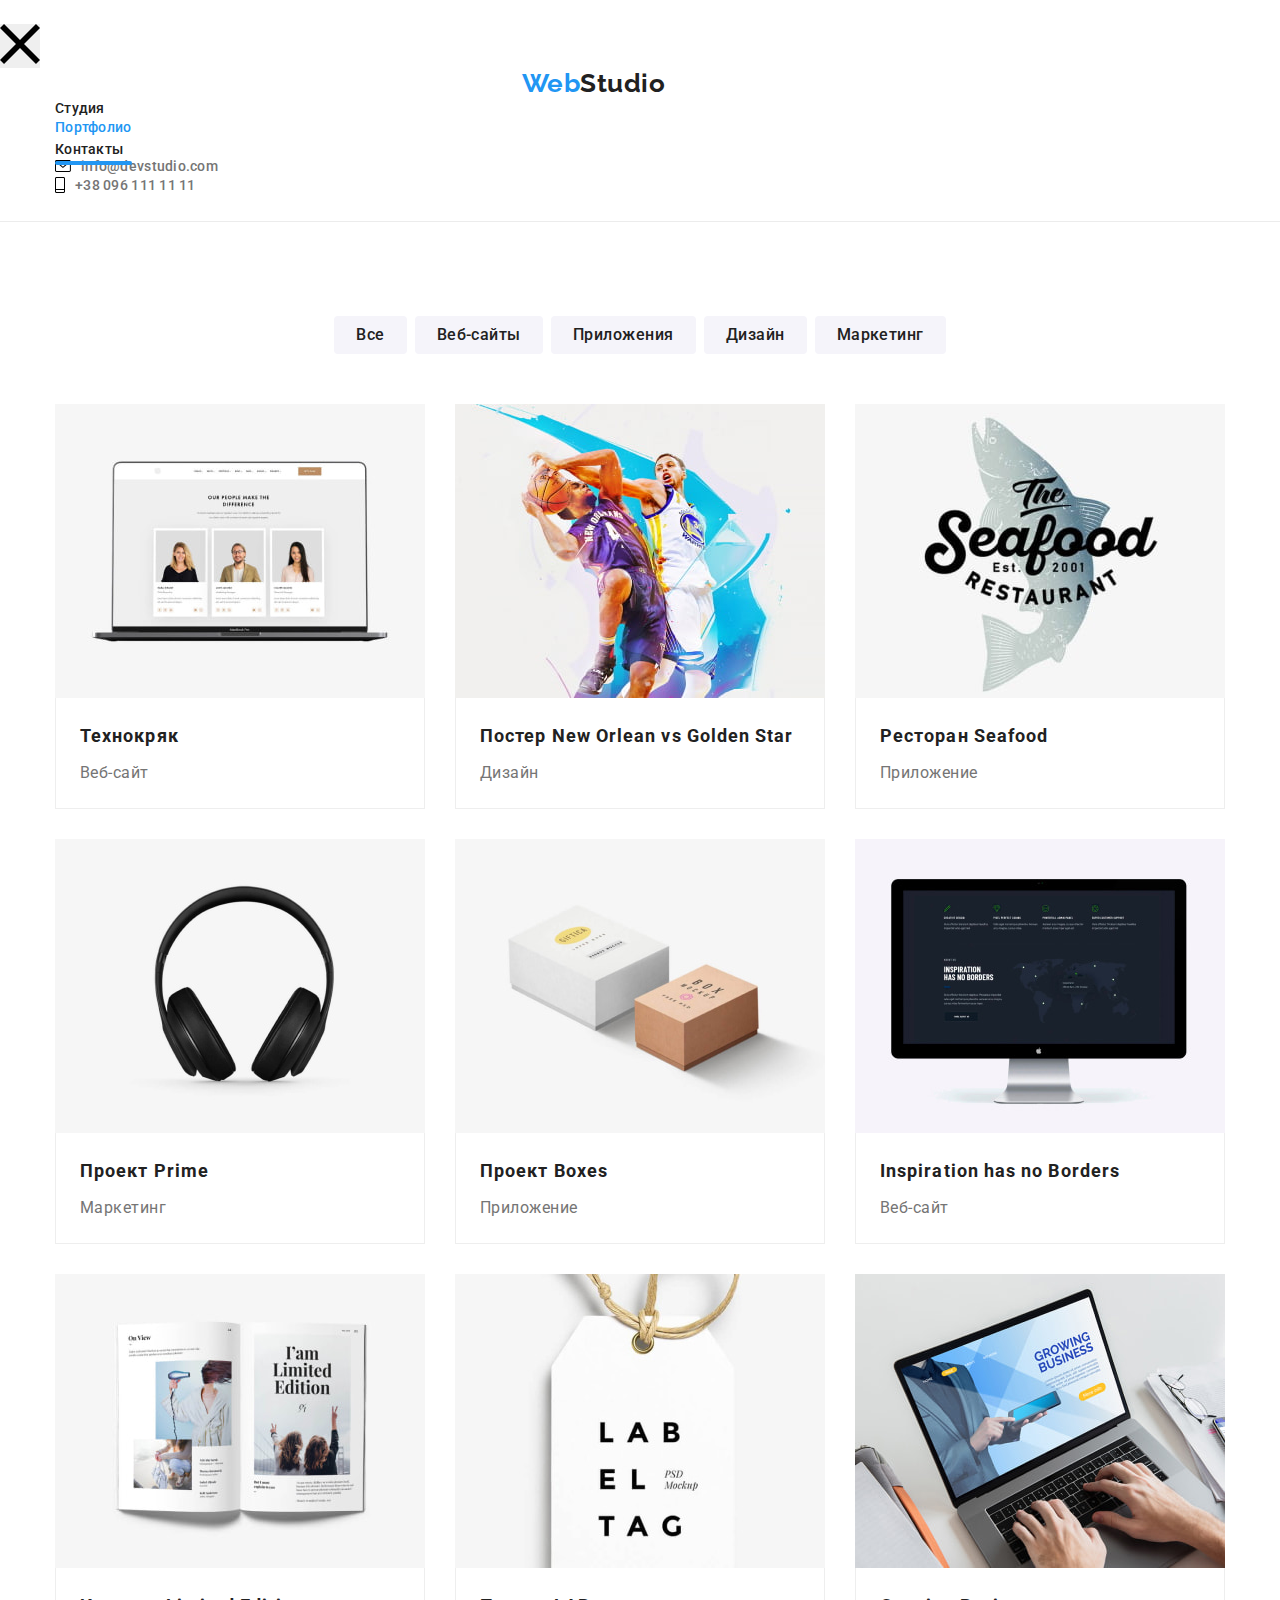
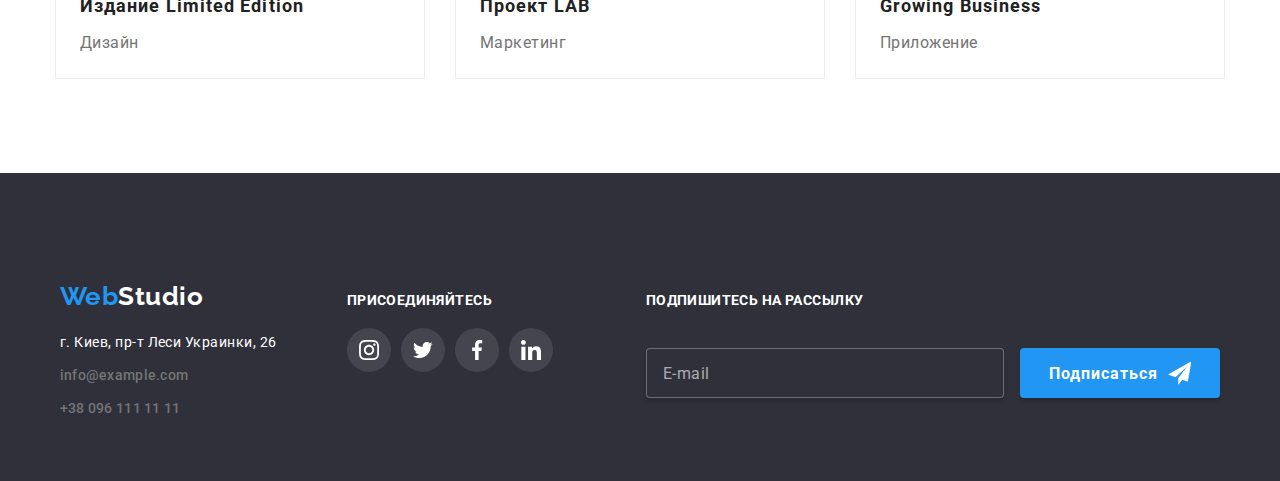
==== commit 7563db51: "Вносит дополнения и изменения" ====
--- a/portfolio.html
+++ b/portfolio.html
@@ -16,6 +16,14 @@
 <body>
     <!--Шапка сайта-->
     <header class="header">
+
+        <button type="button" class="mobile__btn" data-menu-button aria-expanded="false" aria-controls="menu" aria-label="Menu">
+            <svg class="mobile__icon" width="40" height="40" aria-label="Переключатель мобильного меню">
+            <use class="mobile__burger" href="./#"></use>
+            <use class="mobile__close" href="./images/icons.svg#icon-close"></use>
+            </svg>
+        </button>
+
         <div class="container">
             <a href="./index.html" class="logo header-logo" lang="en">Web<span class="logo--color-black">Studio</span></a>
 
--- a/css/main.min.css
+++ b/css/main.min.css
@@ -1,2 +1,2 @@
-:root{--main-text-color: #757575;--title-text-color: #212121;--accent-color: #2196F3;--background-accent-color: #2F303A;--background-main-color:  #FFFFFF;--background-secondary-color: #F5F4FA;--card-set-gap: 30px;--icon-color: #AFB1B8}/*! modern-normalize v0.6.0 | MIT License | https://github.com/sindresorhus/modern-normalize */*,*::before,*::after{-webkit-box-sizing:border-box;box-sizing:border-box}:root{-moz-tab-size:4;-o-tab-size:4;tab-size:4}html{line-height:1.15;-webkit-text-size-adjust:100%}body{margin:0}body{font-family:system-ui,-apple-system,"Segoe UI",Roboto,Helvetica,Arial,sans-serif,"Apple Color Emoji","Segoe UI Emoji"}hr{height:0}abbr[title]{-webkit-text-decoration:underline dotted;text-decoration:underline dotted}b,strong{font-weight:bolder}code,kbd,samp,pre{font-family:SFMono-Regular, Consolas, "Liberation Mono", Menlo, monospace;font-size:1em}small{font-size:80%}sub,sup{font-size:75%;line-height:0;position:relative;vertical-align:baseline}sub{bottom:-0.25em}sup{top:-0.5em}button,input,optgroup,select,textarea{font-family:inherit;font-size:100%;line-height:1.15;margin:0}button,select{text-transform:none}button,[type="button"],[type="reset"],[type="submit"]{-webkit-appearance:button}button::-moz-focus-inner,[type="button"]::-moz-focus-inner,[type="reset"]::-moz-focus-inner,[type="submit"]::-moz-focus-inner{border-style:none;padding:0}button:-moz-focusring,[type="button"]:-moz-focusring,[type="reset"]:-moz-focusring,[type="submit"]:-moz-focusring{outline:1px dotted ButtonText}fieldset{padding:0.35em 0.75em 0.625em}legend{padding:0}progress{vertical-align:baseline}[type="number"]::-webkit-inner-spin-button,[type="number"]::-webkit-outer-spin-button{height:auto}[type="search"]{-webkit-appearance:textfield;outline-offset:-2px}[type="search"]::-webkit-search-decoration{-webkit-appearance:none}::-webkit-file-upload-button{-webkit-appearance:button;font:inherit}summary{display:list-item}*,*::before,*::after{padding:0;margin:0;-webkit-box-sizing:border-box;box-sizing:border-box}h1,h2,h3,h4,h5,h6,p{margin:0}img{display:block;max-width:100%;height:auto}a{text-decoration:none}ul li{list-style:none}button{border:none}body{font-family:'Roboto', sans-serif;color:var(--main-text-color);background-color:var(--background-main-color);letter-spacing:0.03em}.section{padding:94px 0}.container{width:1200px;padding:0 15px;margin:0 auto}.section__title{color:var(--title-text-color);font-size:36px;font-weight:bold;line-height:1.16;display:-webkit-box;display:-webkit-flex;display:-ms-flexbox;display:flex;-webkit-box-pack:center;-webkit-justify-content:center;-ms-flex-pack:center;justify-content:center;margin-bottom:50px}.hidden-elem{width:1px;height:1px;overflow:hidden;opacity:0;margin-top:-1px}nav,.site-nav,.contacts,header .container{background-color:var(--background-main-color);display:-webkit-box;display:-webkit-flex;display:-ms-flexbox;display:flex;-webkit-box-pack:justify;-webkit-justify-content:space-between;-ms-flex-pack:justify;justify-content:space-between;-webkit-box-align:baseline;-webkit-align-items:baseline;-ms-flex-align:baseline;align-items:baseline}.header{border-bottom:1px solid #ECECEC;padding:24px 0}.logo{display:-webkit-box;display:-webkit-flex;display:-ms-flexbox;display:flex;-webkit-box-pack:center;-webkit-justify-content:center;-ms-flex-pack:center;justify-content:center;-webkit-box-align:center;-webkit-align-items:center;-ms-flex-align:center;align-items:center;font-family:Raleway;font-weight:bold;font-size:26px;line-height:1.19;color:var(--accent-color)}.logo--color-black{color:var(--title-text-color)}.logo--color-white{color:var(--background-main-color)}.header-logo{margin-right:93px}.site-nav__item{margin-right:50px}.site-nav__link{color:var(--title-text-color);font-size:14px;font-weight:500;line-height:1.14;letter-spacing:0.02em;display:inline-block;-webkit-transition-property:color;-o-transition-property:color;transition-property:color;-webkit-transition-duration:250ms;-o-transition-duration:250ms;transition-duration:250ms;-webkit-transition-timing-function:cubic-bezier(0.4, 0, 0.2, 1);-o-transition-timing-function:cubic-bezier(0.4, 0, 0.2, 1);transition-timing-function:cubic-bezier(0.4, 0, 0.2, 1)}.site-nav__link:hover,.site-nav__link:focus{color:var(--accent-color)}.site-nav__link--current{color:var(--accent-color)}.site-nav__link--current::after{content:"";display:block;width:100%;height:4px;-webkit-border-radius:2px;border-radius:2px;background-color:var(--accent-color);position:relative;top:25px;bottom:auto}.contacts{margin-left:auto}.contacts__item:not(:last-child){margin-right:30px}.contacts__link{color:var(--main-text-color);font-size:14px;font-weight:500;letter-spacing:0.02em;display:-webkit-inline-box;display:-webkit-inline-flex;display:-ms-inline-flexbox;display:inline-flex;-webkit-box-align:center;-webkit-align-items:center;-ms-flex-align:center;align-items:center;-webkit-transition-property:color;-o-transition-property:color;transition-property:color;-webkit-transition-duration:250ms;-o-transition-duration:250ms;transition-duration:250ms;-webkit-transition-timing-function:cubic-bezier(0.4, 0, 0.2, 1);-o-transition-timing-function:cubic-bezier(0.4, 0, 0.2, 1);transition-timing-function:cubic-bezier(0.4, 0, 0.2, 1);-webkit-transition-property:fill;-o-transition-property:fill;transition-property:fill;transition-duration:250ms;transition-timing-function:cubic-bezier(0.4, 0, 0.2, 1)}.contacts__link:hover,.contacts__link:focus{color:var(--accent-color);fill:var(--accent-color)}.contacts__icon{margin-right:10px}.hero{max-width:1600px;height:600px;margin-left:auto;margin-right:auto;background-image:-webkit-gradient(linear, left top, right top, from(rgba(33,38,94,0.4)), to(rgba(47,48,58,0.4))),url("../images/overlay-img.jpg");background-image:-webkit-linear-gradient(left, rgba(33,38,94,0.4), rgba(47,48,58,0.4)),url("../images/overlay-img.jpg");background-image:-o-linear-gradient(left, rgba(33,38,94,0.4), rgba(47,48,58,0.4)),url("../images/overlay-img.jpg");background-image:linear-gradient(to right, rgba(33,38,94,0.4), rgba(47,48,58,0.4)),url("../images/overlay-img.jpg");background-repeat:no-repeat;background-position:center;-webkit-background-size:cover;background-size:cover;background-color:var(--background-accent-color);display:-webkit-box;display:-webkit-flex;display:-ms-flexbox;display:flex;text-align:center;padding:200px 0}.hero__title{color:var(--background-main-color);font-style:normal;font-size:44px;font-weight:900;line-height:1.36;letter-spacing:0.06em;text-transform:uppercase;text-align:center;margin-bottom:30px}.submit{cursor:pointer;font-family:inherit;background-color:var(--accent-color);font-weight:bold;font-size:16px;line-height:1.87;letter-spacing:0.06em;color:var(--background-main-color);-webkit-box-shadow:0px 4px 4px rgba(0,0,0,0.15);box-shadow:0px 4px 4px rgba(0,0,0,0.15);-webkit-border-radius:4px;border-radius:4px;padding:10px 32px;-webkit-transition-property:background-color;-o-transition-property:background-color;transition-property:background-color;-webkit-transition-duration:250ms;-o-transition-duration:250ms;transition-duration:250ms;-webkit-transition-timing-function:cubic-bezier(0.4, 0, 0.2, 1);-o-transition-timing-function:cubic-bezier(0.4, 0, 0.2, 1);transition-timing-function:cubic-bezier(0.4, 0, 0.2, 1)}.submit:hover,.submit:focus{background-color:#188CE8}.section-features{padding-bottom:0}.features{display:-webkit-box;display:-webkit-flex;display:-ms-flexbox;display:flex;-webkit-box-pack:justify;-webkit-justify-content:space-between;-ms-flex-pack:justify;justify-content:space-between;-webkit-box-align:center;-webkit-align-items:center;-ms-flex-align:center;align-items:center;margin-bottom:0}.features__item:not(:last-child){margin-right:30px}.features__icon{width:270px;height:120px;background:var(--background-secondary-color);padding:25px 0;-webkit-border-radius:4px;border-radius:4px;margin-bottom:30px}.features__title{color:var(--title-text-color);font-weight:bold;font-size:14px;line-height:1.14;text-transform:uppercase;margin-bottom:10px}.features__desc{color:var(--main-text-color);font-size:14px;line-height:1.71}.works{display:-webkit-box;display:-webkit-flex;display:-ms-flexbox;display:flex;-webkit-box-pack:justify;-webkit-justify-content:space-between;-ms-flex-pack:justify;justify-content:space-between;-webkit-box-align:center;-webkit-align-items:center;-ms-flex-align:center;align-items:center}.works__item{position:relative}.works__label{display:-webkit-box;display:-webkit-flex;display:-ms-flexbox;display:flex;-webkit-box-pack:center;-webkit-justify-content:center;-ms-flex-pack:center;justify-content:center;-webkit-box-align:center;-webkit-align-items:center;-ms-flex-align:center;align-items:center;position:absolute;bottom:0;width:370px;height:70px;background:rgba(47,48,58,0.8)}.works__description{color:var(--background-main-color);font-weight:bold;font-size:14px;line-height:1.14;letter-spacing:0.03em;text-transform:uppercase;text-align:center}.section-team{background-color:var(--background-secondary-color)}.team{display:-webkit-box;display:-webkit-flex;display:-ms-flexbox;display:flex;-webkit-box-pack:justify;-webkit-justify-content:space-between;-ms-flex-pack:justify;justify-content:space-between;-webkit-box-align:center;-webkit-align-items:center;-ms-flex-align:center;align-items:center}.team__card{background-color:var(--background-main-color);-webkit-box-shadow:0px 1px 3px rgba(0,0,0,0.12),0px 1px 1px rgba(0,0,0,0.14),0px 2px 1px rgba(0,0,0,0.2);box-shadow:0px 1px 3px rgba(0,0,0,0.12),0px 1px 1px rgba(0,0,0,0.14),0px 2px 1px rgba(0,0,0,0.2);-webkit-border-radius:0px 0px 4px 4px;border-radius:0px 0px 4px 4px}.team__label{padding:var(--card-set-gap) 0;text-align:center}.team__name{font-weight:500;font-size:16px;line-height:1.19;color:var(--title-text-color);margin-bottom:10px}.team__position{font-size:16px;line-height:1.19;color:var(--main-text-color)}.social-list{display:-webkit-box;display:-webkit-flex;display:-ms-flexbox;display:flex;-webkit-box-pack:center;-webkit-justify-content:center;-ms-flex-pack:center;justify-content:center;-webkit-box-align:center;-webkit-align-items:center;-ms-flex-align:center;align-items:center;margin-top:16px}.social-list__item:not(:last-child){margin-right:10px}.social-list__link{display:block;width:44px;height:44px;-webkit-border-radius:50%;border-radius:50%;background-color:var(--background-main-color);display:-webkit-box;display:-webkit-flex;display:-ms-flexbox;display:flex;-webkit-box-pack:center;-webkit-justify-content:center;-ms-flex-pack:center;justify-content:center;-webkit-box-align:center;-webkit-align-items:center;-ms-flex-align:center;align-items:center;-webkit-transition-property:background-color;-o-transition-property:background-color;transition-property:background-color;-webkit-transition-duration:250ms;-o-transition-duration:250ms;transition-duration:250ms;-webkit-transition-timing-function:cubic-bezier(0.4, 0, 0.2, 1);-o-transition-timing-function:cubic-bezier(0.4, 0, 0.2, 1);transition-timing-function:cubic-bezier(0.4, 0, 0.2, 1)}.social-list__link:hover,.social-list__link:focus{background-color:var(--accent-color)}.social-list__icon{width:20px;height:20px;fill:var(--icon-color);-webkit-transition-property:fill;-o-transition-property:fill;transition-property:fill;-webkit-transition-duration:250ms;-o-transition-duration:250ms;transition-duration:250ms;-webkit-transition-timing-function:cubic-bezier(0.4, 0, 0.2, 1);-o-transition-timing-function:cubic-bezier(0.4, 0, 0.2, 1);transition-timing-function:cubic-bezier(0.4, 0, 0.2, 1)}.social-list__link:hover .social-list__icon,.social-list__link:focus .social-list__icon{fill:var(--background-main-color)}.clients{display:-webkit-box;display:-webkit-flex;display:-ms-flexbox;display:flex;-webkit-justify-content:space-around;-ms-flex-pack:distribute;justify-content:space-around;-webkit-box-align:center;-webkit-align-items:center;-ms-flex-align:center;align-items:center}.clients__item{display:block;width:170px;height:92px}.clients__link{display:-webkit-box;display:-webkit-flex;display:-ms-flexbox;display:flex;-webkit-box-pack:center;-webkit-justify-content:center;-ms-flex-pack:center;justify-content:center;-webkit-box-align:center;-webkit-align-items:center;-ms-flex-align:center;align-items:center;padding:16px 32px;border:1px solid var(--icon-color);-webkit-box-sizing:border-box;box-sizing:border-box;-webkit-border-radius:4px;border-radius:4px;-webkit-transition-property:border;-o-transition-property:border;transition-property:border;-webkit-transition-duration:250ms;-o-transition-duration:250ms;transition-duration:250ms;-webkit-transition-timing-function:cubic-bezier(0.4, 0, 0.2, 1);-o-transition-timing-function:cubic-bezier(0.4, 0, 0.2, 1);transition-timing-function:cubic-bezier(0.4, 0, 0.2, 1)}.clients__link:hover,.clients__link:focus{border:1px solid var(--accent-color)}.clients__icon{width:106px;height:60px;fill:var(--icon-color);-webkit-transition-property:fill;-o-transition-property:fill;transition-property:fill;-webkit-transition-duration:250ms;-o-transition-duration:250ms;transition-duration:250ms;-webkit-transition-timing-function:cubic-bezier(0.4, 0, 0.2, 1);-o-transition-timing-function:cubic-bezier(0.4, 0, 0.2, 1);transition-timing-function:cubic-bezier(0.4, 0, 0.2, 1)}.clients__link:hover .clients__icon,.clients__link:focus .clients__icon{fill:var(--accent-color)}.footer{background-color:var(--background-accent-color);padding:60px 0}.footer__container{display:-webkit-box;display:-webkit-flex;display:-ms-flexbox;display:flex;-webkit-box-align:baseline;-webkit-align-items:baseline;-ms-flex-align:baseline;align-items:baseline}.footer__address{display:-webkit-box;display:-webkit-flex;display:-ms-flexbox;display:flex;-webkit-box-orient:vertical;-webkit-box-direction:normal;-webkit-flex-direction:column;-ms-flex-direction:column;flex-direction:column;margin-left:auto}.address{margin-top:20px}.address__list{font-style:normal;font-weight:normal;font-size:14px;line-height:1.71;color:var(--background-main-color)}.address__item:not(:last-child){margin-bottom:9px}.footer__logo{display:inline-block}.join{margin-left:70px}.join__title,.subscribe__title{color:var(--background-main-color);font-weight:bold;font-size:14px;line-height:1.14;letter-spacing:0.03em;text-transform:uppercase;margin-bottom:20px}.join__social-link{background-color:rgba(255,255,255,0.1);-webkit-transition-property:background-color;-o-transition-property:background-color;transition-property:background-color;-webkit-transition-duration:250ms;-o-transition-duration:250ms;transition-duration:250ms;-webkit-transition-timing-function:cubic-bezier(0.4, 0, 0.2, 1);-o-transition-timing-function:cubic-bezier(0.4, 0, 0.2, 1);transition-timing-function:cubic-bezier(0.4, 0, 0.2, 1)}.join__social-link:hover,.join__social-link:focus{background-color:var(--accent-color)}.join__icon{fill:var(--background-main-color)}.subscribe{margin-left:93px;display:-webkit-box;display:-webkit-flex;display:-ms-flexbox;display:flex;-webkit-box-orient:vertical;-webkit-box-direction:normal;-webkit-flex-direction:column;-ms-flex-direction:column;flex-direction:column}.subscribe__form{display:-webkit-inline-box;display:-webkit-inline-flex;display:-ms-inline-flexbox;display:inline-flex}.subscribe__input{width:358px;height:50px;background-color:var(--background-accent-color);border:1px solid rgba(255,255,255,0.3);-webkit-box-sizing:border-box;box-sizing:border-box;-webkit-box-shadow:0px 4px 4px rgba(0,0,0,0.15);box-shadow:0px 4px 4px rgba(0,0,0,0.15);-webkit-border-radius:4px;border-radius:4px;padding:15px 16px;color:var(--background-main-color)}.subscribe__input::-webkit-input-placeholder{font-style:normal;font-weight:normal;font-size:16px;line-height:1.25;display:-webkit-box;display:-webkit-flex;display:flex;-webkit-box-align:center;-webkit-align-items:center;align-items:center;letter-spacing:0.03em;color:rgba(255,255,255,0.6)}.subscribe__input:-ms-input-placeholder{font-style:normal;font-weight:normal;font-size:16px;line-height:1.25;display:-ms-flexbox;display:flex;-ms-flex-align:center;align-items:center;letter-spacing:0.03em;color:rgba(255,255,255,0.6)}.subscribe__input::-ms-input-placeholder{font-style:normal;font-weight:normal;font-size:16px;line-height:1.25;display:-ms-flexbox;display:flex;-ms-flex-align:center;align-items:center;letter-spacing:0.03em;color:rgba(255,255,255,0.6)}.subscribe__input::placeholder{font-style:normal;font-weight:normal;font-size:16px;line-height:1.25;display:-webkit-box;display:-webkit-flex;display:-ms-flexbox;display:flex;-webkit-box-align:center;-webkit-align-items:center;-ms-flex-align:center;align-items:center;letter-spacing:0.03em;color:rgba(255,255,255,0.6)}.subscribe__button{display:-webkit-inline-box;display:-webkit-inline-flex;display:-ms-inline-flexbox;display:inline-flex;-webkit-box-pack:center;-webkit-justify-content:center;-ms-flex-pack:center;justify-content:center;-webkit-box-align:center;-webkit-align-items:center;-ms-flex-align:center;align-items:center;width:200px;height:50px;cursor:pointer;font-family:inherit;background-color:var(--accent-color);-webkit-box-shadow:0px 4px 4px rgba(0,0,0,0.15);box-shadow:0px 4px 4px rgba(0,0,0,0.15);-webkit-border-radius:4px;border-radius:4px;padding:10px 29px;font-weight:bold;font-size:16px;line-height:1.87;letter-spacing:0.06em;color:var(--background-main-color);margin-left:12px;-webkit-transition-property:background-color;-o-transition-property:background-color;transition-property:background-color;-webkit-transition-duration:250ms;-o-transition-duration:250ms;transition-duration:250ms;-webkit-transition-timing-function:cubic-bezier(0.4, 0, 0.2, 1);-o-transition-timing-function:cubic-bezier(0.4, 0, 0.2, 1);transition-timing-function:cubic-bezier(0.4, 0, 0.2, 1)}.subscribe__button:hover,.subscribe__button:focus{background-color:#188CE8}.subscribe__icon{width:24px;height:24px;fill:var(--background-main-color);margin-left:10px}.filter{display:-webkit-box;display:-webkit-flex;display:-ms-flexbox;display:flex;-webkit-box-pack:center;-webkit-justify-content:center;-ms-flex-pack:center;justify-content:center;-webkit-box-align:center;-webkit-align-items:center;-ms-flex-align:center;align-items:center;margin-bottom:50px}.filter__button{cursor:pointer;font-family:inherit;font-weight:500;font-size:16px;line-height:1.62;letter-spacing:0.03em;color:var(--title-text-color);background-color:var(--background-secondary-color);-webkit-border-radius:4px;border-radius:4px;padding:6px 22px;-webkit-transition-property:color;-o-transition-property:color;transition-property:color;-webkit-transition-duration:250ms;-o-transition-duration:250ms;transition-duration:250ms;-webkit-transition-timing-function:cubic-bezier(0.4, 0, 0.2, 1);-o-transition-timing-function:cubic-bezier(0.4, 0, 0.2, 1);transition-timing-function:cubic-bezier(0.4, 0, 0.2, 1);-webkit-transition-property:background-color;-o-transition-property:background-color;transition-property:background-color;transition-duration:250ms;transition-timing-function:cubic-bezier(0.4, 0, 0.2, 1);-webkit-transition-property:-webkit-box-shadow;transition-property:-webkit-box-shadow;-o-transition-property:box-shadow;transition-property:box-shadow;transition-property:box-shadow, -webkit-box-shadow;transition-duration:250ms;transition-timing-function:cubic-bezier(0.4, 0, 0.2, 1)}.filter__button:hover,.filter__button:focus{color:var(--background-main-color);background-color:var(--accent-color);-webkit-box-shadow:0px 3px 1px rgba(0,0,0,0.1),0px 1px 2px rgba(0,0,0,0.08),0px 2px 2px rgba(0,0,0,0.12);box-shadow:0px 3px 1px rgba(0,0,0,0.1),0px 1px 2px rgba(0,0,0,0.08),0px 2px 2px rgba(0,0,0,0.12)}.filter__item:not(:last-child){margin-right:8px}.portfolio{display:-webkit-box;display:-webkit-flex;display:-ms-flexbox;display:flex;-webkit-flex-wrap:wrap;-ms-flex-wrap:wrap;flex-wrap:wrap;margin-left:-webkit-calc(-1 * var(--card-set-gap));margin-left:calc(-1 * var(--card-set-gap));margin-top:-webkit-calc(-1 * var(--card-set-gap));margin-top:calc(-1 * var(--card-set-gap))}.portfolio__item{background-color:var(--background-main-color);-webkit-flex-basis:-webkit-calc(100% / 3 - var(--card-set-gap));-ms-flex-preferred-size:calc(100% / 3 - var(--card-set-gap));flex-basis:calc(100% / 3 - var(--card-set-gap));margin-left:var(--card-set-gap);margin-top:var(--card-set-gap);-webkit-transition-property:-webkit-box-shadow;transition-property:-webkit-box-shadow;-o-transition-property:box-shadow;transition-property:box-shadow;transition-property:box-shadow, -webkit-box-shadow;-webkit-transition-duration:250ms;-o-transition-duration:250ms;transition-duration:250ms;-webkit-transition-timing-function:cubic-bezier(0.4, 0, 0.2, 1);-o-transition-timing-function:cubic-bezier(0.4, 0, 0.2, 1);transition-timing-function:cubic-bezier(0.4, 0, 0.2, 1)}.portfolio__item:hover,.portfolio__item:focus{-webkit-box-shadow:0px 1px 1px rgba(0,0,0,0.12),0px 4px 4px rgba(0,0,0,0.06),1px 4px 6px rgba(0,0,0,0.16);box-shadow:0px 1px 1px rgba(0,0,0,0.12),0px 4px 4px rgba(0,0,0,0.06),1px 4px 6px rgba(0,0,0,0.16)}.product__thumb{position:relative;overflow:hidden}.product__overlay{position:absolute;top:0;left:0;width:100%;height:100%;background-color:rgba(33,150,243,0.9);-webkit-transform:translatey(100%);-ms-transform:translatey(100%);transform:translatey(100%);-webkit-transition:-webkit-transform 250ms ease;transition:-webkit-transform 250ms ease;-o-transition:transform 250ms ease;transition:transform 250ms ease;transition:transform 250ms ease, -webkit-transform 250ms ease}.portfolio__link:hover .product__overlay,.portfolio__link:focus .product__overlay{-webkit-transform:translatey(0);-ms-transform:translatey(0);transform:translatey(0)}.product__text{padding:63px 24px;margin:0;font-size:18px;line-height:1.55;letter-spacing:0.03em;color:var(--background-main-color)}.product__label{padding:20px 24px;border:1px solid #EEEEEE;border-top:transparent;-webkit-box-sizing:border-box;box-sizing:border-box}.product__title{font-weight:bold;font-size:18px;font-size:18px;line-height:2;letter-spacing:0.06em;color:var(--title-text-color);margin-bottom:4px}.product__desc{font-size:16px;line-height:1.87;color:var(--main-text-color)}.backdrop{position:fixed;top:0;left:0;width:100%;height:100%;background-color:rgba(0,0,0,0.2);opacity:1;-webkit-transition-property:opacity;-o-transition-property:opacity;transition-property:opacity;-webkit-transition-duration:250ms;-o-transition-duration:250ms;transition-duration:250ms;-webkit-transition-timing-function:cubic-bezier(0.4, 0, 0.2, 1);-o-transition-timing-function:cubic-bezier(0.4, 0, 0.2, 1);transition-timing-function:cubic-bezier(0.4, 0, 0.2, 1)}.backdrop.is-hidden{opacity:0;pointer-events:none}.backdrop.is-hidden .modal{-webkit-transform:translate(-50%, -50%) scale(1.1);-ms-transform:translate(-50%, -50%) scale(1.1);transform:translate(-50%, -50%) scale(1.1)}.modal{position:absolute;top:50%;left:50%;-webkit-transform:translate(-50%, -50%);-ms-transform:translate(-50%, -50%);transform:translate(-50%, -50%);width:528px;height:581px;-webkit-transform:translate(-50%, -50%) scale(1);-ms-transform:translate(-50%, -50%) scale(1);transform:translate(-50%, -50%) scale(1);-webkit-transition:-webkit-transform 250ms cubic-bezier(0.4, 0, 0.2, 1);transition:-webkit-transform 250ms cubic-bezier(0.4, 0, 0.2, 1);-o-transition:transform 250ms cubic-bezier(0.4, 0, 0.2, 1);transition:transform 250ms cubic-bezier(0.4, 0, 0.2, 1);transition:transform 250ms cubic-bezier(0.4, 0, 0.2, 1), -webkit-transform 250ms cubic-bezier(0.4, 0, 0.2, 1);background-color:var(--background-main-color);-webkit-box-shadow:0px 1px 3px rgba(0,0,0,0.12),0px 1px 1px rgba(0,0,0,0.14),0px 2px 1px rgba(0,0,0,0.2);box-shadow:0px 1px 3px rgba(0,0,0,0.12),0px 1px 1px rgba(0,0,0,0.14),0px 2px 1px rgba(0,0,0,0.2);-webkit-border-radius:4px;border-radius:4px;padding:40px}.close{position:absolute;top:8px;right:8px;display:block;width:30px;height:30px;-webkit-border-radius:50%;border-radius:50%;background-color:var(--background-main-color);border:1px solid rgba(0,0,0,0.1);cursor:pointer}.close__icon{width:11px;height:11px;fill:#000000;-webkit-transition-property:fill;-o-transition-property:fill;transition-property:fill;-webkit-transition-duration:250ms;-o-transition-duration:250ms;transition-duration:250ms;-webkit-transition-timing-function:cubic-bezier(0.4, 0, 0.2, 1);-o-transition-timing-function:cubic-bezier(0.4, 0, 0.2, 1);transition-timing-function:cubic-bezier(0.4, 0, 0.2, 1)}.close:hover .close__icon,.close:focus .close__icon{fill:var(--accent-color)}.form{display:-webkit-box;display:-webkit-flex;display:-ms-flexbox;display:flex;-webkit-box-orient:vertical;-webkit-box-direction:normal;-webkit-flex-direction:column;-ms-flex-direction:column;flex-direction:column}.form__title{font-weight:bold;font-size:20px;line-height:1.15;letter-spacing:0.03em;color:var(--title-text-color);text-align:center;margin-bottom:12px}.form__field{position:relative;margin-bottom:10px;height:100%}.form__label{font-style:normal;font-weight:normal;font-size:12px;line-height:1.16;letter-spacing:0.01em;color:var(--main-text-color);margin-bottom:4px}.form__input,.form__textarea{width:100%;border:1px solid rgba(33,33,33,0.2);-webkit-box-sizing:border-box;box-sizing:border-box;-webkit-border-radius:4px;border-radius:4px}.form__input:focus,.form__input:focus,.form__textarea:focus,.form__textarea:focus{outline-color:var(--accent-color);border:1px solid #2196F3}.form__input{display:-webkit-box;display:-webkit-flex;display:-ms-flexbox;display:flex;-webkit-box-align:center;-webkit-align-items:center;-ms-flex-align:center;align-items:center;height:40px;padding:14px;padding-left:42px}.form__icon{position:absolute;top:50%;-webkit-transform:translateY(25%);-ms-transform:translateY(25%);transform:translateY(25%);left:12px;fill:var(--title-text-color);-webkit-transition-property:fill;-o-transition-property:fill;transition-property:fill;-webkit-transition-duration:250ms;-o-transition-duration:250ms;transition-duration:250ms;-webkit-transition-timing-function:cubic-bezier(0.4, 0, 0.2, 1);-o-transition-timing-function:cubic-bezier(0.4, 0, 0.2, 1);transition-timing-function:cubic-bezier(0.4, 0, 0.2, 1)}.form__input:focus+.form__icon,.form__textarea:focus+.form__icon{fill:var(--accent-color)}.form__textarea{height:120px;resize:none;padding:12px 16px}.form__textarea::-webkit-input-placeholder{font-style:normal;font-weight:normal;font-size:12px;line-height:1.16;letter-spacing:0.01em;color:rgba(117,117,117,0.5)}.form__textarea:-ms-input-placeholder{font-style:normal;font-weight:normal;font-size:12px;line-height:1.16;letter-spacing:0.01em;color:rgba(117,117,117,0.5)}.form__textarea::-ms-input-placeholder{font-style:normal;font-weight:normal;font-size:12px;line-height:1.16;letter-spacing:0.01em;color:rgba(117,117,117,0.5)}.form__textarea::placeholder{font-style:normal;font-weight:normal;font-size:12px;line-height:1.16;letter-spacing:0.01em;color:rgba(117,117,117,0.5)}.form__field--comment{margin-bottom:20px}.form__checkbox{position:relative;display:-webkit-inline-box;display:-webkit-inline-flex;display:-ms-inline-flexbox;display:inline-flex;-webkit-box-pack:center;-webkit-justify-content:center;-ms-flex-pack:center;justify-content:center;-webkit-box-align:center;-webkit-align-items:center;-ms-flex-align:center;align-items:center;margin-bottom:30px;width:100%}.checkbox__terms{font-style:normal;font-weight:normal;font-size:14px;line-height:1.71;letter-spacing:0.03em;color:var(--main-text-color)}.checkbox__terms::before{content:"";display:-webkit-inline-box;display:-webkit-inline-flex;display:-ms-inline-flexbox;display:inline-flex;text-align:center;width:16px;height:15px;border:2px solid var(--title-text-color);-webkit-border-radius:2px;border-radius:2px;margin-right:7px}.checkbox__terms .terms-link{color:var(--accent-color);-webkit-text-decoration:underline solid;text-decoration:underline solid}.checkbox{position:absolute;top:3px;left:12px;width:16px;height:15px;-moz-appearance:none;-webkit-appearance:none;appearance:none}.checkbox:focus{outline-color:var(--accent-color);border:2px solid #2196F3;-webkit-border-radius:2px;border-radius:2px}.checkbox__icon{position:absolute;top:3px;left:12px;opacity:0;pointer-events:none;background-color:var(--accent-color);fill:var(--background-main-color);border:2px solid #2196F3;-webkit-border-radius:2px;border-radius:2px}.checkbox:checked+.checkbox__icon{opacity:1;-webkit-transition:opacity 250ms cubic-bezier(0.4, 0, 0.2, 1);-o-transition:opacity 250ms cubic-bezier(0.4, 0, 0.2, 1);transition:opacity 250ms cubic-bezier(0.4, 0, 0.2, 1);-webkit-background-origin:border-box;background-origin:border-box}.checkbox__button{margin:0 auto}
+:root{--main-text-color: #757575;--title-text-color: #212121;--accent-color: #2196F3;--background-accent-color: #2F303A;--background-main-color:  #FFFFFF;--background-secondary-color: #F5F4FA;--card-set-gap: 30px;--icon-color: #AFB1B8}/*! modern-normalize v0.6.0 | MIT License | https://github.com/sindresorhus/modern-normalize */*,*::before,*::after{-webkit-box-sizing:border-box;box-sizing:border-box}:root{-moz-tab-size:4;-o-tab-size:4;tab-size:4}html{line-height:1.15;-webkit-text-size-adjust:100%}body{margin:0}body{font-family:system-ui,-apple-system,"Segoe UI",Roboto,Helvetica,Arial,sans-serif,"Apple Color Emoji","Segoe UI Emoji"}hr{height:0}abbr[title]{-webkit-text-decoration:underline dotted;text-decoration:underline dotted}b,strong{font-weight:bolder}code,kbd,samp,pre{font-family:SFMono-Regular, Consolas, "Liberation Mono", Menlo, monospace;font-size:1em}small{font-size:80%}sub,sup{font-size:75%;line-height:0;position:relative;vertical-align:baseline}sub{bottom:-0.25em}sup{top:-0.5em}button,input,optgroup,select,textarea{font-family:inherit;font-size:100%;line-height:1.15;margin:0}button,select{text-transform:none}button,[type="button"],[type="reset"],[type="submit"]{-webkit-appearance:button}button::-moz-focus-inner,[type="button"]::-moz-focus-inner,[type="reset"]::-moz-focus-inner,[type="submit"]::-moz-focus-inner{border-style:none;padding:0}button:-moz-focusring,[type="button"]:-moz-focusring,[type="reset"]:-moz-focusring,[type="submit"]:-moz-focusring{outline:1px dotted ButtonText}fieldset{padding:0.35em 0.75em 0.625em}legend{padding:0}progress{vertical-align:baseline}[type="number"]::-webkit-inner-spin-button,[type="number"]::-webkit-outer-spin-button{height:auto}[type="search"]{-webkit-appearance:textfield;outline-offset:-2px}[type="search"]::-webkit-search-decoration{-webkit-appearance:none}::-webkit-file-upload-button{-webkit-appearance:button;font:inherit}summary{display:list-item}*,*::before,*::after{padding:0;margin:0;-webkit-box-sizing:border-box;box-sizing:border-box}h1,h2,h3,h4,h5,h6,p{margin:0}img{display:block;max-width:100%;height:auto}a{text-decoration:none}ul li{list-style:none}button{border:none}body{font-family:'Roboto', sans-serif;color:var(--main-text-color);background-color:var(--background-main-color);letter-spacing:0.03em}@media screen and (min-width: 480px){.section{padding:60px 0}}@media screen and (min-width: 1200px){.section{padding:94px 0}}.container{padding:0 15px;margin:0 auto}@media screen and (min-width: 480px){.container{width:480px}}@media screen and (min-width: 768px){.container{width:768px}}@media screen and (min-width: 1200px){.container{width:1200px}}.section__title{color:var(--title-text-color);font-size:36px;font-weight:bold;line-height:1.16;letter-spacing:0.03em;display:-webkit-box;display:-webkit-flex;display:-ms-flexbox;display:flex;-webkit-box-pack:center;-webkit-justify-content:center;-ms-flex-pack:center;justify-content:center;margin-bottom:50px}.hidden-elem{width:1px;height:1px;overflow:hidden;opacity:0;margin-top:-1px}.header{border-bottom:1px solid #ECECEC;padding:24px 0}.logo{display:-webkit-box;display:-webkit-flex;display:-ms-flexbox;display:flex;-webkit-box-pack:center;-webkit-justify-content:center;-ms-flex-pack:center;justify-content:center;-webkit-box-align:center;-webkit-align-items:center;-ms-flex-align:center;align-items:center;font-family:Raleway;font-weight:bold;font-size:26px;line-height:1.19;color:var(--accent-color)}.logo--color-black{color:var(--title-text-color)}.logo--color-white{color:var(--background-main-color)}.header-logo{margin-right:93px}.site-nav__item{margin-right:50px}.site-nav__link{color:var(--title-text-color);font-size:14px;font-weight:500;line-height:1.14;letter-spacing:0.02em;display:inline-block;-webkit-transition-property:color;-o-transition-property:color;transition-property:color;-webkit-transition-duration:250ms;-o-transition-duration:250ms;transition-duration:250ms;-webkit-transition-timing-function:cubic-bezier(0.4, 0, 0.2, 1);-o-transition-timing-function:cubic-bezier(0.4, 0, 0.2, 1);transition-timing-function:cubic-bezier(0.4, 0, 0.2, 1)}.site-nav__link:hover,.site-nav__link:focus{color:var(--accent-color)}.site-nav__link--current{color:var(--accent-color)}.site-nav__link--current::after{content:"";display:block;width:100%;height:4px;-webkit-border-radius:2px;border-radius:2px;background-color:var(--accent-color);position:relative;top:25px;bottom:auto}.contacts{margin-left:auto}.contacts__item:not(:last-child){margin-right:30px}.contacts__link{color:var(--main-text-color);font-size:14px;font-weight:500;letter-spacing:0.02em;display:-webkit-inline-box;display:-webkit-inline-flex;display:-ms-inline-flexbox;display:inline-flex;-webkit-box-align:center;-webkit-align-items:center;-ms-flex-align:center;align-items:center;-webkit-transition-property:color;-o-transition-property:color;transition-property:color;-webkit-transition-duration:250ms;-o-transition-duration:250ms;transition-duration:250ms;-webkit-transition-timing-function:cubic-bezier(0.4, 0, 0.2, 1);-o-transition-timing-function:cubic-bezier(0.4, 0, 0.2, 1);transition-timing-function:cubic-bezier(0.4, 0, 0.2, 1);-webkit-transition-property:fill;-o-transition-property:fill;transition-property:fill;transition-duration:250ms;transition-timing-function:cubic-bezier(0.4, 0, 0.2, 1)}.contacts__link:hover,.contacts__link:focus{color:var(--accent-color);fill:var(--accent-color)}.contacts__icon{margin-right:10px}.hero{max-width:1600px;height:400px;margin-left:auto;margin-right:auto;background-image:-webkit-gradient(linear, left top, right top, from(rgba(33,38,94,0.4)), to(rgba(47,48,58,0.4))),url("../images/overlay-img.jpg");background-image:-webkit-linear-gradient(left, rgba(33,38,94,0.4), rgba(47,48,58,0.4)),url("../images/overlay-img.jpg");background-image:-o-linear-gradient(left, rgba(33,38,94,0.4), rgba(47,48,58,0.4)),url("../images/overlay-img.jpg");background-image:linear-gradient(to right, rgba(33,38,94,0.4), rgba(47,48,58,0.4)),url("../images/overlay-img.jpg");background-repeat:no-repeat;background-position:center;-webkit-background-size:cover;background-size:cover;background-color:var(--background-accent-color);display:-webkit-box;display:-webkit-flex;display:-ms-flexbox;display:flex;text-align:center;padding:118px 0}@media screen and (min-width: 1200px){.hero{height:600px;padding:200px 0}}.hero__title{color:var(--background-main-color);font-style:normal;font-weight:900;font-size:26px;line-height:1.62;letter-spacing:0.06em;text-transform:uppercase;text-align:center;margin-bottom:30px}@media screen and (min-width: 1200px){.hero__title{font-size:44px;line-height:1.36}}.submit{cursor:pointer;font-family:inherit;background-color:var(--accent-color);font-weight:bold;font-size:16px;line-height:1.87;letter-spacing:0.06em;color:var(--background-main-color);-webkit-box-shadow:0px 4px 4px rgba(0,0,0,0.15);box-shadow:0px 4px 4px rgba(0,0,0,0.15);-webkit-border-radius:4px;border-radius:4px;padding:10px 32px;-webkit-transition-property:background-color;-o-transition-property:background-color;transition-property:background-color;-webkit-transition-duration:250ms;-o-transition-duration:250ms;transition-duration:250ms;-webkit-transition-timing-function:cubic-bezier(0.4, 0, 0.2, 1);-o-transition-timing-function:cubic-bezier(0.4, 0, 0.2, 1);transition-timing-function:cubic-bezier(0.4, 0, 0.2, 1)}.submit:hover,.submit:focus{background-color:#188CE8}@media screen and (min-width: 1200px){.section-features{padding-bottom:0}}.features{margin-left:-webkit-calc(-1 * var(--card-set-gap));margin-left:calc(-1 * var(--card-set-gap));margin-top:-webkit-calc(-1 * var(--card-set-gap));margin-top:calc(-1 * var(--card-set-gap))}@media screen and (min-width: 768px){.features{display:-webkit-box;display:-webkit-flex;display:-ms-flexbox;display:flex;-webkit-flex-wrap:wrap;-ms-flex-wrap:wrap;flex-wrap:wrap}}@media screen and (min-width: 1200px){.features{display:-webkit-box;display:-webkit-flex;display:-ms-flexbox;display:flex;-webkit-justify-content:space-around;-ms-flex-pack:distribute;justify-content:space-around;-webkit-box-align:center;-webkit-align-items:center;-ms-flex-align:center;align-items:center;margin-left:0}}@media screen and (min-width: 480px){.features__item{margin-left:var(--card-set-gap);margin-top:var(--card-set-gap)}}@media screen and (min-width: 768px){.features__item{-webkit-flex-basis:-webkit-calc(100% / 2 - var(--card-set-gap));-ms-flex-preferred-size:calc(100% / 2 - var(--card-set-gap));flex-basis:calc(100% / 2 - var(--card-set-gap))}}@media screen and (min-width: 1200px){.features__item{-webkit-flex-basis:-webkit-calc(100% / 4 - var(--card-set-gap));-ms-flex-preferred-size:calc(100% / 4 - var(--card-set-gap));flex-basis:calc(100% / 4 - var(--card-set-gap));margin-left:0}}@media screen and (max-width: 767px){.features__item:not(:last-child){margin-bottom:var(--card-set-gap)}}.features__icon{width:100%;height:120px;background:var(--background-secondary-color);padding:25px 0;-webkit-border-radius:4px;border-radius:4px;margin-bottom:30px}.features__title{color:var(--title-text-color);font-weight:bold;font-size:14px;line-height:1.14;letter-spacing:0.03em;text-transform:uppercase;text-align:center;margin-bottom:10px}@media screen and (min-width: 768px){.features__title{text-align:start}}.features__desc{color:var(--main-text-color);font-size:14px;line-height:1.71;letter-spacing:0.03em}@media screen and (max-width: 1199px){.section-works{display:none}}.works{display:-webkit-box;display:-webkit-flex;display:-ms-flexbox;display:flex;-webkit-box-pack:justify;-webkit-justify-content:space-between;-ms-flex-pack:justify;justify-content:space-between;-webkit-box-align:center;-webkit-align-items:center;-ms-flex-align:center;align-items:center}.works__item{position:relative}.works__label{display:-webkit-box;display:-webkit-flex;display:-ms-flexbox;display:flex;-webkit-box-pack:center;-webkit-justify-content:center;-ms-flex-pack:center;justify-content:center;-webkit-box-align:center;-webkit-align-items:center;-ms-flex-align:center;align-items:center;position:absolute;bottom:0;width:370px;height:70px;background:rgba(47,48,58,0.8)}.works__description{color:var(--background-main-color);font-weight:bold;font-size:14px;line-height:1.14;letter-spacing:0.03em;text-transform:uppercase;text-align:center}.section-team{background-color:var(--background-secondary-color)}@media screen and (min-width: 768px){.team{display:-webkit-box;display:-webkit-flex;display:-ms-flexbox;display:flex;-webkit-flex-wrap:wrap;-ms-flex-wrap:wrap;flex-wrap:wrap;margin-left:-webkit-calc(-1 * var(--card-set-gap));margin-left:calc(-1 * var(--card-set-gap));margin-top:-webkit-calc(-1 * var(--card-set-gap));margin-top:calc(-1 * var(--card-set-gap))}}@media screen and (min-width: 1200px){.team{display:-webkit-box;display:-webkit-flex;display:-ms-flexbox;display:flex;-webkit-justify-content:space-around;-ms-flex-pack:distribute;justify-content:space-around;-webkit-box-align:center;-webkit-align-items:center;-ms-flex-align:center;align-items:center;margin-left:0}}@media screen and (min-width: 480px){.team__item{width:100%}}@media screen and (min-width: 768px){.team__item{-webkit-flex-basis:-webkit-calc(100% / 2 - var(--card-set-gap));-ms-flex-preferred-size:calc(100% / 2 - var(--card-set-gap));flex-basis:calc(100% / 2 - var(--card-set-gap));margin-left:var(--card-set-gap);margin-top:var(--card-set-gap)}}@media screen and (min-width: 1200px){.team__item{-webkit-flex-basis:-webkit-calc(100% / 4 - var(--card-set-gap));-ms-flex-preferred-size:calc(100% / 4 - var(--card-set-gap));flex-basis:calc(100% / 4 - var(--card-set-gap));margin-left:0}}@media screen and (max-width: 767px){.team__item:not(:last-child){margin-bottom:var(--card-set-gap)}}.team__card{background-color:var(--background-main-color);-webkit-box-shadow:0px 1px 3px rgba(0,0,0,0.12),0px 1px 1px rgba(0,0,0,0.14),0px 2px 1px rgba(0,0,0,0.2);box-shadow:0px 1px 3px rgba(0,0,0,0.12),0px 1px 1px rgba(0,0,0,0.14),0px 2px 1px rgba(0,0,0,0.2);-webkit-border-radius:0px 0px 4px 4px;border-radius:0px 0px 4px 4px}.team__label{padding:var(--card-set-gap) 0;text-align:center}.team__name{font-weight:500;font-size:16px;line-height:1.19;letter-spacing:0.03em;color:var(--title-text-color);margin-bottom:10px}.team__position{font-size:16px;line-height:1.19;letter-spacing:0.03em;color:var(--main-text-color)}.social-list{display:-webkit-box;display:-webkit-flex;display:-ms-flexbox;display:flex;-webkit-box-pack:center;-webkit-justify-content:center;-ms-flex-pack:center;justify-content:center;-webkit-box-align:center;-webkit-align-items:center;-ms-flex-align:center;align-items:center;margin-top:16px}.social-list__item:not(:last-child){margin-right:10px}.social-list__link{display:block;width:44px;height:44px;-webkit-border-radius:50%;border-radius:50%;background-color:var(--background-main-color);display:-webkit-box;display:-webkit-flex;display:-ms-flexbox;display:flex;-webkit-box-pack:center;-webkit-justify-content:center;-ms-flex-pack:center;justify-content:center;-webkit-box-align:center;-webkit-align-items:center;-ms-flex-align:center;align-items:center;-webkit-transition-property:background-color;-o-transition-property:background-color;transition-property:background-color;-webkit-transition-duration:250ms;-o-transition-duration:250ms;transition-duration:250ms;-webkit-transition-timing-function:cubic-bezier(0.4, 0, 0.2, 1);-o-transition-timing-function:cubic-bezier(0.4, 0, 0.2, 1);transition-timing-function:cubic-bezier(0.4, 0, 0.2, 1)}.social-list__link:hover,.social-list__link:focus{background-color:var(--accent-color)}.social-list__icon{width:20px;height:20px;fill:var(--icon-color);-webkit-transition-property:fill;-o-transition-property:fill;transition-property:fill;-webkit-transition-duration:250ms;-o-transition-duration:250ms;transition-duration:250ms;-webkit-transition-timing-function:cubic-bezier(0.4, 0, 0.2, 1);-o-transition-timing-function:cubic-bezier(0.4, 0, 0.2, 1);transition-timing-function:cubic-bezier(0.4, 0, 0.2, 1)}.social-list__link:hover .social-list__icon,.social-list__link:focus .social-list__icon{fill:var(--background-main-color)}@media screen and (min-width: 480px){.clients{display:-webkit-box;display:-webkit-flex;display:-ms-flexbox;display:flex;-webkit-flex-wrap:wrap;-ms-flex-wrap:wrap;flex-wrap:wrap;margin-left:-webkit-calc(-1 * var(--card-set-gap));margin-left:calc(-1 * var(--card-set-gap));margin-top:-webkit-calc(-1 * var(--card-set-gap));margin-top:calc(-1 * var(--card-set-gap))}}@media screen and (min-width: 1200px){.clients{display:-webkit-box;display:-webkit-flex;display:-ms-flexbox;display:flex;-webkit-justify-content:space-around;-ms-flex-pack:distribute;justify-content:space-around;-webkit-box-align:center;-webkit-align-items:center;-ms-flex-align:center;align-items:center;-webkit-flex-wrap:nowrap;-ms-flex-wrap:nowrap;flex-wrap:nowrap;margin-left:0}}@media screen and (min-width: 480px){.clients__item{-webkit-flex-basis:-webkit-calc(100% / 2 - var(--card-set-gap));-ms-flex-preferred-size:calc(100% / 2 - var(--card-set-gap));flex-basis:calc(100% / 2 - var(--card-set-gap));margin-left:var(--card-set-gap);margin-top:var(--card-set-gap)}}@media screen and (min-width: 768px){.clients__item{-webkit-flex-basis:-webkit-calc(100% / 3 - var(--card-set-gap));-ms-flex-preferred-size:calc(100% / 3 - var(--card-set-gap));flex-basis:calc(100% / 3 - var(--card-set-gap))}}@media screen and (min-width: 1200px){.clients__item{-webkit-flex-basis:-webkit-calc(100% / 6 - var(--card-set-gap));-ms-flex-preferred-size:calc(100% / 6 - var(--card-set-gap));flex-basis:calc(100% / 6 - var(--card-set-gap));margin-left:0}}@media screen and (min-width: 1200px){.clients__item:not(:last-child){margin-right:var(--card-set-gap)}}.clients__link{display:-webkit-box;display:-webkit-flex;display:-ms-flexbox;display:flex;-webkit-box-pack:center;-webkit-justify-content:center;-ms-flex-pack:center;justify-content:center;-webkit-box-align:center;-webkit-align-items:center;-ms-flex-align:center;align-items:center;padding:16px 32px;width:100%;height:100%;border:1px solid var(--icon-color);-webkit-box-sizing:border-box;box-sizing:border-box;-webkit-border-radius:4px;border-radius:4px;-webkit-transition-property:border;-o-transition-property:border;transition-property:border;-webkit-transition-duration:250ms;-o-transition-duration:250ms;transition-duration:250ms;-webkit-transition-timing-function:cubic-bezier(0.4, 0, 0.2, 1);-o-transition-timing-function:cubic-bezier(0.4, 0, 0.2, 1);transition-timing-function:cubic-bezier(0.4, 0, 0.2, 1)}.clients__link:hover,.clients__link:focus{border:1px solid var(--accent-color)}.clients__icon{width:106px;height:60px;fill:var(--icon-color);-webkit-transition-property:fill;-o-transition-property:fill;transition-property:fill;-webkit-transition-duration:250ms;-o-transition-duration:250ms;transition-duration:250ms;-webkit-transition-timing-function:cubic-bezier(0.4, 0, 0.2, 1);-o-transition-timing-function:cubic-bezier(0.4, 0, 0.2, 1);transition-timing-function:cubic-bezier(0.4, 0, 0.2, 1)}.clients__link:hover .clients__icon,.clients__link:focus .clients__icon{fill:var(--accent-color)}.footer{background-color:var(--background-accent-color);padding:60px 0}@media screen and (min-width: 1200px){.footer__container{display:-webkit-box;display:-webkit-flex;display:-ms-flexbox;display:flex;-webkit-box-align:baseline;-webkit-align-items:baseline;-ms-flex-align:baseline;align-items:baseline}}@media screen and (min-width: 768px){.footer__wrapper{display:-webkit-box;display:-webkit-flex;display:-ms-flexbox;display:flex;-webkit-box-pack:justify;-webkit-justify-content:space-between;-ms-flex-pack:justify;justify-content:space-between;-webkit-box-align:baseline;-webkit-align-items:baseline;-ms-flex-align:baseline;align-items:baseline}}.footer__address{display:-webkit-box;display:-webkit-flex;display:-ms-flexbox;display:flex;-webkit-box-pack:center;-webkit-justify-content:center;-ms-flex-pack:center;justify-content:center;-webkit-box-align:center;-webkit-align-items:center;-ms-flex-align:center;align-items:center;-webkit-box-orient:vertical;-webkit-box-direction:normal;-webkit-flex-direction:column;-ms-flex-direction:column;flex-direction:column;margin-left:auto}@media screen and (min-width: 768px){.footer__address{-webkit-justify-content:space-around;-ms-flex-pack:distribute;justify-content:space-around;-webkit-flex-wrap:wrap;-ms-flex-wrap:wrap;flex-wrap:wrap}}@media screen and (min-width: 1200px){.footer__address{-webkit-box-align:start;-webkit-align-items:flex-start;-ms-flex-align:start;align-items:flex-start}}.address{margin-top:20px}.address__list{font-style:normal;font-weight:normal;font-size:14px;line-height:1.71;color:var(--background-main-color);text-align:center}@media screen and (min-width: 1200px){.address__list{text-align:start}}.address__item:not(:last-child){margin-bottom:9px}.footer__logo{display:inline-block}.join{margin-top:60px}@media screen and (min-width: 768px){.join{margin-left:165px}}@media screen and (min-width: 1200px){.join{margin-left:70px}}.join__title,.subscribe__title{color:var(--background-main-color);font-weight:bold;font-size:14px;line-height:1.14;letter-spacing:0.03em;text-transform:uppercase;margin-bottom:20px;text-align:center}@media screen and (min-width: 1200px){.join__title,.subscribe__title{text-align:start}}.join__social-link{background-color:rgba(255,255,255,0.1);-webkit-transition-property:background-color;-o-transition-property:background-color;transition-property:background-color;-webkit-transition-duration:250ms;-o-transition-duration:250ms;transition-duration:250ms;-webkit-transition-timing-function:cubic-bezier(0.4, 0, 0.2, 1);-o-transition-timing-function:cubic-bezier(0.4, 0, 0.2, 1);transition-timing-function:cubic-bezier(0.4, 0, 0.2, 1)}.join__social-link:hover,.join__social-link:focus{background-color:var(--accent-color)}.join__icon{fill:var(--background-main-color)}.subscribe{margin-top:60px}@media screen and (min-width: 768px){.subscribe{margin:0 auto;max-width:450px}}@media screen and (min-width: 1200px){.subscribe{display:-webkit-box;display:-webkit-flex;display:-ms-flexbox;display:flex;-webkit-box-orient:vertical;-webkit-box-direction:normal;-webkit-flex-direction:column;-ms-flex-direction:column;flex-direction:column;margin-left:93px;max-width:100%}}@media screen and (min-width: 1200p){.subscribe__form{display:-webkit-inline-box;display:-webkit-inline-flex;display:-ms-inline-flexbox;display:inline-flex;-webkit-box-pack:center;-webkit-justify-content:center;-ms-flex-pack:center;justify-content:center;-webkit-box-align:center;-webkit-align-items:center;-ms-flex-align:center;align-items:center}}.subscribe__input{width:100%;height:50px;background-color:var(--background-accent-color);border:1px solid rgba(255,255,255,0.3);-webkit-box-sizing:border-box;box-sizing:border-box;-webkit-box-shadow:0px 4px 4px rgba(0,0,0,0.15);box-shadow:0px 4px 4px rgba(0,0,0,0.15);-webkit-border-radius:4px;border-radius:4px;padding:15px 16px;color:var(--background-main-color)}.subscribe__input::-webkit-input-placeholder{font-style:normal;font-weight:normal;font-size:16px;line-height:1.25;display:-webkit-box;display:-webkit-flex;display:flex;-webkit-box-align:center;-webkit-align-items:center;align-items:center;letter-spacing:0.03em;color:rgba(255,255,255,0.6)}.subscribe__input:-ms-input-placeholder{font-style:normal;font-weight:normal;font-size:16px;line-height:1.25;display:-ms-flexbox;display:flex;-ms-flex-align:center;align-items:center;letter-spacing:0.03em;color:rgba(255,255,255,0.6)}.subscribe__input::-ms-input-placeholder{font-style:normal;font-weight:normal;font-size:16px;line-height:1.25;display:-ms-flexbox;display:flex;-ms-flex-align:center;align-items:center;letter-spacing:0.03em;color:rgba(255,255,255,0.6)}.subscribe__input::placeholder{font-style:normal;font-weight:normal;font-size:16px;line-height:1.25;display:-webkit-box;display:-webkit-flex;display:-ms-flexbox;display:flex;-webkit-box-align:center;-webkit-align-items:center;-ms-flex-align:center;align-items:center;letter-spacing:0.03em;color:rgba(255,255,255,0.6)}@media screen and (min-width: 1200px){.subscribe__input{width:358px}}.subscribe__button{display:-webkit-inline-box;display:-webkit-inline-flex;display:-ms-inline-flexbox;display:inline-flex;-webkit-box-pack:center;-webkit-justify-content:center;-ms-flex-pack:center;justify-content:center;-webkit-box-align:center;-webkit-align-items:center;-ms-flex-align:center;align-items:center;width:200px;height:50px;cursor:pointer;font-family:inherit;background-color:var(--accent-color);-webkit-box-shadow:0px 4px 4px rgba(0,0,0,0.15);box-shadow:0px 4px 4px rgba(0,0,0,0.15);-webkit-border-radius:4px;border-radius:4px;padding:10px 29px;font-weight:bold;font-size:16px;line-height:1.87;letter-spacing:0.06em;color:var(--background-main-color);margin-top:20px;-webkit-transition-property:background-color;-o-transition-property:background-color;transition-property:background-color;-webkit-transition-duration:250ms;-o-transition-duration:250ms;transition-duration:250ms;-webkit-transition-timing-function:cubic-bezier(0.4, 0, 0.2, 1);-o-transition-timing-function:cubic-bezier(0.4, 0, 0.2, 1);transition-timing-function:cubic-bezier(0.4, 0, 0.2, 1)}@media screen and (min-width: 1200px){.subscribe__button{margin-left:12px}}.subscribe__button:hover,.subscribe__button:focus{background-color:#188CE8}.subscribe__icon{width:24px;height:24px;fill:var(--background-main-color);margin-left:10px}.filter{display:-webkit-box;display:-webkit-flex;display:-ms-flexbox;display:flex;-webkit-flex-wrap:wrap;-ms-flex-wrap:wrap;flex-wrap:wrap;margin-bottom:40px}@media screen and (min-width: 768px){.filter{display:-webkit-box;display:-webkit-flex;display:-ms-flexbox;display:flex;-webkit-box-pack:center;-webkit-justify-content:center;-ms-flex-pack:center;justify-content:center;-webkit-box-align:center;-webkit-align-items:center;-ms-flex-align:center;align-items:center;margin-bottom:15px}}@media screen and (min-width: 1200px){.filter{margin-bottom:35px}}.filter__button{cursor:pointer;font-family:inherit;font-weight:500;font-size:16px;line-height:1.62;letter-spacing:0.03em;color:var(--title-text-color);background-color:var(--background-secondary-color);-webkit-border-radius:4px;border-radius:4px;padding:6px 22px;-webkit-transition-property:color;-o-transition-property:color;transition-property:color;-webkit-transition-duration:250ms;-o-transition-duration:250ms;transition-duration:250ms;-webkit-transition-timing-function:cubic-bezier(0.4, 0, 0.2, 1);-o-transition-timing-function:cubic-bezier(0.4, 0, 0.2, 1);transition-timing-function:cubic-bezier(0.4, 0, 0.2, 1);-webkit-transition-property:background-color;-o-transition-property:background-color;transition-property:background-color;transition-duration:250ms;transition-timing-function:cubic-bezier(0.4, 0, 0.2, 1);-webkit-transition-property:-webkit-box-shadow;transition-property:-webkit-box-shadow;-o-transition-property:box-shadow;transition-property:box-shadow;transition-property:box-shadow, -webkit-box-shadow;transition-duration:250ms;transition-timing-function:cubic-bezier(0.4, 0, 0.2, 1)}.filter__button:hover,.filter__button:focus{color:var(--background-main-color);background-color:var(--accent-color);-webkit-box-shadow:0px 3px 1px rgba(0,0,0,0.1),0px 1px 2px rgba(0,0,0,0.08),0px 2px 2px rgba(0,0,0,0.12);box-shadow:0px 3px 1px rgba(0,0,0,0.1),0px 1px 2px rgba(0,0,0,0.08),0px 2px 2px rgba(0,0,0,0.12)}.filter__item{margin-bottom:15px}.filter__item:not(:last-child){margin-right:8px}@media screen and (min-width: 768px){.portfolio{display:-webkit-box;display:-webkit-flex;display:-ms-flexbox;display:flex;-webkit-flex-wrap:wrap;-ms-flex-wrap:wrap;flex-wrap:wrap;margin-left:-webkit-calc(-1 * var(--card-set-gap));margin-left:calc(-1 * var(--card-set-gap));margin-top:-webkit-calc(-1 * var(--card-set-gap));margin-top:calc(-1 * var(--card-set-gap))}}.portfolio__item{background-color:var(--background-main-color);-webkit-transition-property:-webkit-box-shadow;transition-property:-webkit-box-shadow;-o-transition-property:box-shadow;transition-property:box-shadow;transition-property:box-shadow, -webkit-box-shadow;-webkit-transition-duration:250ms;-o-transition-duration:250ms;transition-duration:250ms;-webkit-transition-timing-function:cubic-bezier(0.4, 0, 0.2, 1);-o-transition-timing-function:cubic-bezier(0.4, 0, 0.2, 1);transition-timing-function:cubic-bezier(0.4, 0, 0.2, 1)}@media screen and (min-width: 480px){.portfolio__item{width:100%}}@media screen and (min-width: 768px){.portfolio__item{-webkit-flex-basis:-webkit-calc(100% / 2 - var(--card-set-gap));-ms-flex-preferred-size:calc(100% / 2 - var(--card-set-gap));flex-basis:calc(100% / 2 - var(--card-set-gap));margin-left:var(--card-set-gap);margin-top:var(--card-set-gap)}}@media screen and (min-width: 1200px){.portfolio__item{-webkit-flex-basis:-webkit-calc(100% / 3 - var(--card-set-gap));-ms-flex-preferred-size:calc(100% / 3 - var(--card-set-gap));flex-basis:calc(100% / 3 - var(--card-set-gap));margin-left:var(--card-set-gap);margin-top:var(--card-set-gap)}}.portfolio__item:hover,.portfolio__item:focus{-webkit-box-shadow:0px 1px 1px rgba(0,0,0,0.12),0px 4px 4px rgba(0,0,0,0.06),1px 4px 6px rgba(0,0,0,0.16);box-shadow:0px 1px 1px rgba(0,0,0,0.12),0px 4px 4px rgba(0,0,0,0.06),1px 4px 6px rgba(0,0,0,0.16)}.product__thumb{position:relative;overflow:hidden}.product__overlay{position:absolute;top:0;left:0;width:100%;height:100%;background-color:rgba(33,150,243,0.9);-webkit-transform:translatey(100%);-ms-transform:translatey(100%);transform:translatey(100%);-webkit-transition:-webkit-transform 250ms ease;transition:-webkit-transform 250ms ease;-o-transition:transform 250ms ease;transition:transform 250ms ease;transition:transform 250ms ease, -webkit-transform 250ms ease}.portfolio__link:hover .product__overlay,.portfolio__link:focus .product__overlay{-webkit-transform:translatey(0);-ms-transform:translatey(0);transform:translatey(0)}.product__text{padding:63px 24px;margin:0;font-size:18px;line-height:1.55;letter-spacing:0.03em;color:var(--background-main-color)}.product__label{padding:20px 24px;border:1px solid #EEEEEE;border-top:transparent;-webkit-box-sizing:border-box;box-sizing:border-box}.product__title{font-weight:bold;font-size:18px;font-size:18px;line-height:2;letter-spacing:0.06em;color:var(--title-text-color);margin-bottom:4px}.product__desc{font-size:16px;line-height:1.87;color:var(--main-text-color)}.backdrop{position:fixed;top:0;left:0;width:100%;height:100%;background-color:rgba(0,0,0,0.2);opacity:1;-webkit-transition-property:opacity;-o-transition-property:opacity;transition-property:opacity;-webkit-transition-duration:250ms;-o-transition-duration:250ms;transition-duration:250ms;-webkit-transition-timing-function:cubic-bezier(0.4, 0, 0.2, 1);-o-transition-timing-function:cubic-bezier(0.4, 0, 0.2, 1);transition-timing-function:cubic-bezier(0.4, 0, 0.2, 1)}.backdrop.is-hidden{opacity:0;pointer-events:none}.backdrop.is-hidden .modal{-webkit-transform:translate(-50%, -50%) scale(1.1);-ms-transform:translate(-50%, -50%) scale(1.1);transform:translate(-50%, -50%) scale(1.1)}.modal{position:absolute;top:50%;left:50%;-webkit-transform:translate(-50%, -50%);-ms-transform:translate(-50%, -50%);transform:translate(-50%, -50%);width:528px;height:581px;-webkit-transform:translate(-50%, -50%) scale(1);-ms-transform:translate(-50%, -50%) scale(1);transform:translate(-50%, -50%) scale(1);-webkit-transition:-webkit-transform 250ms cubic-bezier(0.4, 0, 0.2, 1);transition:-webkit-transform 250ms cubic-bezier(0.4, 0, 0.2, 1);-o-transition:transform 250ms cubic-bezier(0.4, 0, 0.2, 1);transition:transform 250ms cubic-bezier(0.4, 0, 0.2, 1);transition:transform 250ms cubic-bezier(0.4, 0, 0.2, 1), -webkit-transform 250ms cubic-bezier(0.4, 0, 0.2, 1);background-color:var(--background-main-color);-webkit-box-shadow:0px 1px 3px rgba(0,0,0,0.12),0px 1px 1px rgba(0,0,0,0.14),0px 2px 1px rgba(0,0,0,0.2);box-shadow:0px 1px 3px rgba(0,0,0,0.12),0px 1px 1px rgba(0,0,0,0.14),0px 2px 1px rgba(0,0,0,0.2);-webkit-border-radius:4px;border-radius:4px;padding:40px}.close{position:absolute;top:8px;right:8px;display:block;width:30px;height:30px;-webkit-border-radius:50%;border-radius:50%;background-color:var(--background-main-color);border:1px solid rgba(0,0,0,0.1);cursor:pointer}.close__icon{width:11px;height:11px;fill:#000000;-webkit-transition-property:fill;-o-transition-property:fill;transition-property:fill;-webkit-transition-duration:250ms;-o-transition-duration:250ms;transition-duration:250ms;-webkit-transition-timing-function:cubic-bezier(0.4, 0, 0.2, 1);-o-transition-timing-function:cubic-bezier(0.4, 0, 0.2, 1);transition-timing-function:cubic-bezier(0.4, 0, 0.2, 1)}.close:hover .close__icon,.close:focus .close__icon{fill:var(--accent-color)}.form{display:-webkit-box;display:-webkit-flex;display:-ms-flexbox;display:flex;-webkit-box-orient:vertical;-webkit-box-direction:normal;-webkit-flex-direction:column;-ms-flex-direction:column;flex-direction:column}.form__title{font-weight:bold;font-size:20px;line-height:1.15;letter-spacing:0.03em;color:var(--title-text-color);text-align:center;margin-bottom:12px}.form__field{position:relative;margin-bottom:10px;height:100%}.form__label{font-style:normal;font-weight:normal;font-size:12px;line-height:1.16;letter-spacing:0.01em;color:var(--main-text-color);margin-bottom:4px}.form__input,.form__textarea{width:100%;border:1px solid rgba(33,33,33,0.2);-webkit-box-sizing:border-box;box-sizing:border-box;-webkit-border-radius:4px;border-radius:4px}.form__input:focus,.form__input:focus,.form__textarea:focus,.form__textarea:focus{outline-color:var(--accent-color);border:1px solid #2196F3}.form__input{display:-webkit-box;display:-webkit-flex;display:-ms-flexbox;display:flex;-webkit-box-align:center;-webkit-align-items:center;-ms-flex-align:center;align-items:center;height:40px;padding:14px;padding-left:42px}.form__icon{position:absolute;top:50%;-webkit-transform:translateY(25%);-ms-transform:translateY(25%);transform:translateY(25%);left:12px;fill:var(--title-text-color);-webkit-transition-property:fill;-o-transition-property:fill;transition-property:fill;-webkit-transition-duration:250ms;-o-transition-duration:250ms;transition-duration:250ms;-webkit-transition-timing-function:cubic-bezier(0.4, 0, 0.2, 1);-o-transition-timing-function:cubic-bezier(0.4, 0, 0.2, 1);transition-timing-function:cubic-bezier(0.4, 0, 0.2, 1)}.form__input:focus+.form__icon,.form__textarea:focus+.form__icon{fill:var(--accent-color)}.form__textarea{height:120px;resize:none;padding:12px 16px}.form__textarea::-webkit-input-placeholder{font-style:normal;font-weight:normal;font-size:12px;line-height:1.16;letter-spacing:0.01em;color:rgba(117,117,117,0.5)}.form__textarea:-ms-input-placeholder{font-style:normal;font-weight:normal;font-size:12px;line-height:1.16;letter-spacing:0.01em;color:rgba(117,117,117,0.5)}.form__textarea::-ms-input-placeholder{font-style:normal;font-weight:normal;font-size:12px;line-height:1.16;letter-spacing:0.01em;color:rgba(117,117,117,0.5)}.form__textarea::placeholder{font-style:normal;font-weight:normal;font-size:12px;line-height:1.16;letter-spacing:0.01em;color:rgba(117,117,117,0.5)}.form__field--comment{margin-bottom:20px}.form__checkbox{position:relative;display:-webkit-inline-box;display:-webkit-inline-flex;display:-ms-inline-flexbox;display:inline-flex;-webkit-box-pack:center;-webkit-justify-content:center;-ms-flex-pack:center;justify-content:center;-webkit-box-align:center;-webkit-align-items:center;-ms-flex-align:center;align-items:center;margin-bottom:30px;width:100%}.checkbox__terms{font-style:normal;font-weight:normal;font-size:14px;line-height:1.71;letter-spacing:0.03em;color:var(--main-text-color)}.checkbox__terms::before{content:"";display:-webkit-inline-box;display:-webkit-inline-flex;display:-ms-inline-flexbox;display:inline-flex;text-align:center;width:16px;height:15px;border:2px solid var(--title-text-color);-webkit-border-radius:2px;border-radius:2px;margin-right:7px}.checkbox__terms .terms-link{color:var(--accent-color);-webkit-text-decoration:underline solid;text-decoration:underline solid}.checkbox{position:absolute;top:3px;left:12px;width:16px;height:15px;-moz-appearance:none;-webkit-appearance:none;appearance:none}.checkbox:focus{outline-color:var(--accent-color);border:2px solid #2196F3;-webkit-border-radius:2px;border-radius:2px}.checkbox__icon{position:absolute;top:3px;left:12px;opacity:0;pointer-events:none;background-color:var(--accent-color);fill:var(--background-main-color);border:2px solid #2196F3;-webkit-border-radius:2px;border-radius:2px}.checkbox:checked+.checkbox__icon{opacity:1;-webkit-transition:opacity 250ms cubic-bezier(0.4, 0, 0.2, 1);-o-transition:opacity 250ms cubic-bezier(0.4, 0, 0.2, 1);transition:opacity 250ms cubic-bezier(0.4, 0, 0.2, 1);-webkit-background-origin:border-box;background-origin:border-box}.checkbox__button{margin:0 auto}
 /*# sourceMappingURL=main.min.css.map */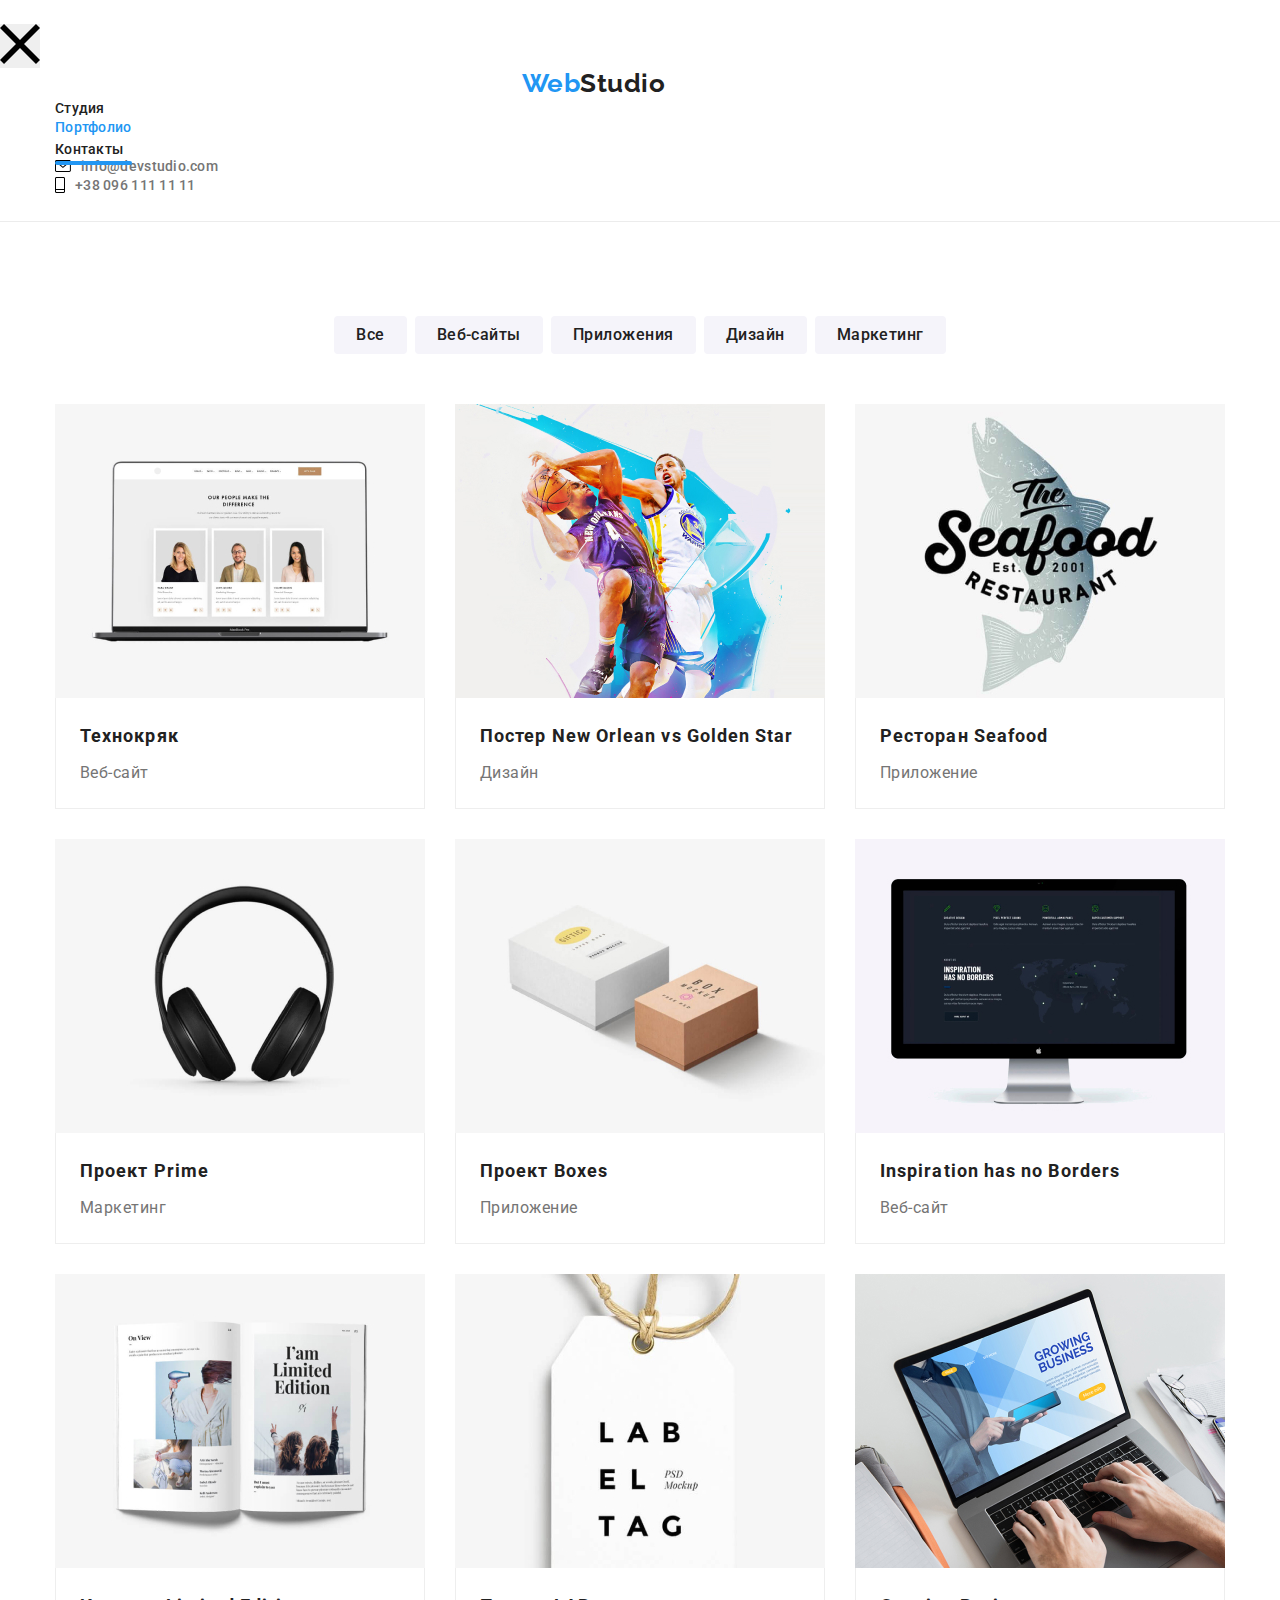
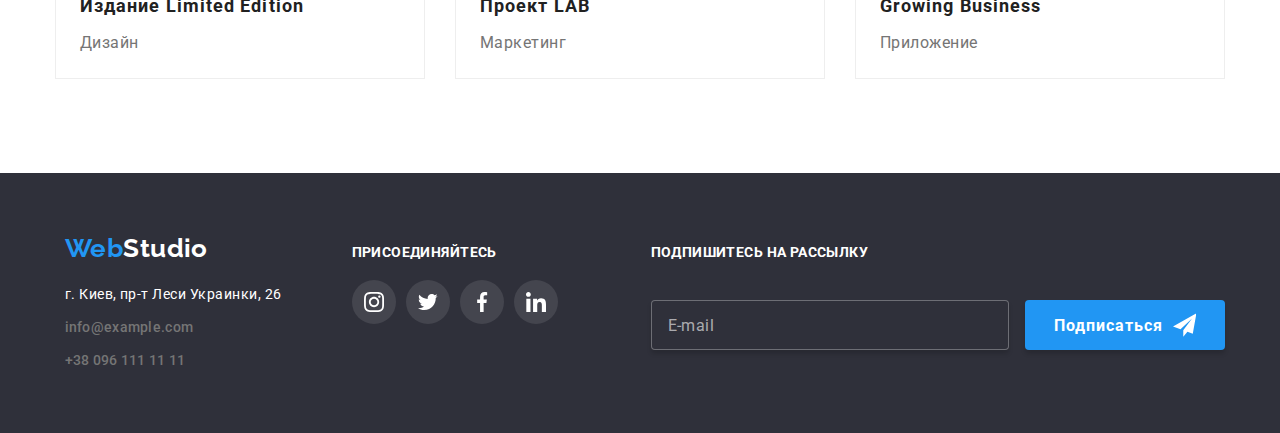
==== commit 10da4840: "Вносит изменения" ====
--- a/portfolio.html
+++ b/portfolio.html
@@ -82,7 +82,17 @@
                     <a href="#" class="portfolio__link">
                         <article class="product">
                             <div class="product__thumb">
-                                <img src="./images/pic1.jpg" alt="Веб-сайт" width="370" height="294">
+
+                                <picture>
+                                    <source media="(min-width: 1200px)"
+                                    srcset="./images/portfolio/desktop/1_desctop_370.jpg 1x, ./images/portfolio/desktop/1_desctop_370@2x.jpg 2x"/>
+                                    <source media="(min-width: 768px) and (max-width: 1199px)"
+                                    srcset="./images/portfolio/tablet/1_tablet_354.jpg 1x, ./images/portfolio/tablet/1_tablet_354@2x.jpg 2x"/>
+                                    <source media="(min-width: 320px)"
+                                    srcset="./images/portfolio/mobile/1_mobile_450.jpg 1x, ./images/portfolio/mobile/1_mobile_450@2x.jpg 2x"/>
+            
+                                    <img src="./images/portfolio/desktop/1_desctop_370.jpg" alt="Веб-сайт">
+                                </picture>
                             
                                 <div class="product__overlay">
                                     <p class="product__text">Технокряк это современная площадка распространения коронавируса. Компании используют эту платформу для цифрового шпионажа и атак на защищённые сервера конкурентов.</p>
@@ -101,7 +111,17 @@
                     <a href="#" class="portfolio__link">
                         <article class="product">
                             <div class="product__thumb">
-                                <img src="./images/pic2.jpg" alt="Дизайн" width="370" height="294">
+
+                                <picture>
+                                    <source media="(min-width: 1200px)"
+                                    srcset="./images/portfolio/desktop/2_desctop_370.jpg 1x, ./images/portfolio/desktop/2_desctop_370@2x.jpg 2x"/>
+                                    <source media="(min-width: 768px) and (max-width: 1199px)"
+                                    srcset="./images/portfolio/tablet/2_tablet_354.jpg 1x, ./images/portfolio/tablet/2_tablet_354@2x.jpg 2x"/>
+                                    <source media="(min-width: 320px)"
+                                    srcset="./images/portfolio/mobile/2_mobile_450.jpg 1x, ./images/portfolio/mobile/2_mobile_450@2x.jpg 2x"/>
+            
+                                    <img src="./images/portfolio/desktop/2_desctop_370.jpg" alt="Дизайн">
+                                </picture>
 
                                 <div class="product__overlay">
                                     <p class="product__text">Технокряк это современная площадка распространения коронавируса. Компании используют эту платформу для цифрового шпионажа и атак на защищённые сервера конкурентов.</p>
@@ -120,7 +140,17 @@
                     <a href="#" class="portfolio__link">
                         <article class="product">
                             <div class="product__thumb">
-                                <img src="./images/pic3.jpg" alt="Приложение" width="370" height="294">
+
+                                <picture>
+                                    <source media="(min-width: 1200px)"
+                                    srcset="./images/portfolio/desktop/3_desctop_370.jpg 1x, ./images/portfolio/desktop/3_desctop_370@2x.jpg 2x"/>
+                                    <source media="(min-width: 768px) and (max-width: 1199px)"
+                                    srcset="./images/portfolio/tablet/3_tablet_354.jpg 1x, ./images/portfolio/tablet/3_tablet_354@2x.jpg 2x"/>
+                                    <source media="(min-width: 320px)"
+                                    srcset="./images/portfolio/mobile/3_mobile_450.jpg 1x, ./images/portfolio/mobile/3_mobile_450@2x.jpg 2x"/>
+            
+                                    <img src="./images/portfolio/desktop/3_desctop_370.jpg" alt="Приложение">
+                                </picture>
 
                                 <div class="product__overlay">
                                     <p class="product__text">Технокряк это современная площадка распространения коронавируса. Компании используют эту платформу для цифрового шпионажа и атак на защищённые сервера конкурентов.</p>
@@ -139,7 +169,17 @@
                     <a href="#" class="portfolio__link">
                         <article class="product">
                             <div class="product__thumb">
-                                <img src="./images/pic4.jpg" alt="Маркетинг" width="370" height="294">
+
+                                <picture>
+                                    <source media="(min-width: 1200px)"
+                                    srcset="./images/portfolio/desktop/4_desctop_370.jpg 1x, ./images/portfolio/desktop/4_desctop_370@2x.jpg 2x"/>
+                                    <source media="(min-width: 768px) and (max-width: 1199px)"
+                                    srcset="./images/portfolio/tablet/4_tablet_354.jpg 1x, ./images/portfolio/tablet/4_tablet_354@2x.jpg 2x"/>
+                                    <source media="(min-width: 320px)"
+                                    srcset="./images/portfolio/mobile/4_mobile_450.jpg 1x, ./images/portfolio/mobile/4_mobile_450@2x.jpg 2x"/>
+            
+                                    <img src="./images/portfolio/desktop/4_desctop_370.jpg" alt="Маркетинг">
+                                </picture>
 
                                 <div class="product__overlay">
                                     <p class="product__text">Технокряк это современная площадка распространения коронавируса. Компании используют эту платформу для цифрового шпионажа и атак на защищённые сервера конкурентов.</p>
@@ -158,7 +198,17 @@
                     <a href="#" class="portfolio__link">
                         <article class="product">
                             <div class="product__thumb">
-                                <img src="./images/pic5.jpg" alt="Приложение" width="370" height="294">
+
+                                <picture>
+                                    <source media="(min-width: 1200px)"
+                                    srcset="./images/portfolio/desktop/5_desctop_370.jpg 1x, ./images/portfolio/desktop/5_desctop_370@2x.jpg 2x"/>
+                                    <source media="(min-width: 768px) and (max-width: 1199px)"
+                                    srcset="./images/portfolio/tablet/5_tablet_354.jpg 1x, ./images/portfolio/tablet/5_tablet_354@2x.jpg 2x"/>
+                                    <source media="(min-width: 320px)"
+                                    srcset="./images/portfolio/mobile/5_mobile_450.jpg 1x, ./images/portfolio/mobile/5_mobile_450@2x.jpg 2x"/>
+            
+                                    <img src="./images/portfolio/desktop/5_desctop_370.jpg" alt="Приложение">
+                                </picture>
 
                                 <div class="product__overlay">
                                     <p class="product__text">Технокряк это современная площадка распространения коронавируса. Компании используют эту платформу для цифрового шпионажа и атак на защищённые сервера конкурентов.</p>
@@ -177,7 +227,17 @@
                     <a href="#" class="portfolio__link">
                         <article class="product">
                             <div class="product__thumb">
-                                <img src="./images/pic6.jpg" alt="Веб-сайт" width="370" height="294">
+
+                                <picture>
+                                    <source media="(min-width: 1200px)"
+                                    srcset="./images/portfolio/desktop/6_desctop_370.jpg 1x, ./images/portfolio/desktop/6_desctop_370@2x.jpg 2x"/>
+                                    <source media="(min-width: 768px) and (max-width: 1199px)"
+                                    srcset="./images/portfolio/tablet/6_tablet_354.jpg 1x, ./images/portfolio/tablet/6_tablet_354@2x.jpg 2x"/>
+                                    <source media="(min-width: 320px)"
+                                    srcset="./images/portfolio/mobile/6_mobile_450.jpg 1x, ./images/portfolio/mobile/6_mobile_450@2x.jpg 2x"/>
+            
+                                    <img src="./images/portfolio/desktop/6_desctop_370.jpg" alt="Веб-сайт">
+                                </picture>
 
                                 <div class="product__overlay">
                                     <p class="product__text">Технокряк это современная площадка распространения коронавируса. Компании используют эту платформу для цифрового шпионажа и атак на защищённые сервера конкурентов.</p>
@@ -196,7 +256,17 @@
                     <a href="#" class="portfolio__link">
                         <article class="product">
                             <div class="product__thumb">
-                                <img src="./images/pic7.jpg" alt="Дизайн" width="370" height="294">
+
+                                <picture>
+                                    <source media="(min-width: 1200px)"
+                                    srcset="./images/portfolio/desktop/7_desctop_370.jpg 1x, ./images/portfolio/desktop/7_desctop_370@2x.jpg 2x"/>
+                                    <source media="(min-width: 768px) and (max-width: 1199px)"
+                                    srcset="./images/portfolio/tablet/7_tablet_354.jpg 1x, ./images/portfolio/tablet/7_tablet_354@2x.jpg 2x"/>
+                                    <source media="(min-width: 320px)"
+                                    srcset="./images/portfolio/mobile/7_mobile_450.jpg 1x, ./images/portfolio/mobile/7_mobile_450@2x.jpg 2x"/>
+            
+                                    <img src="./images/portfolio/desktop/7_desctop_370.jpg" alt="Дизайн">
+                                </picture>
 
                                 <div class="product__overlay">
                                     <p class="product__text">Технокряк это современная площадка распространения коронавируса. Компании используют эту платформу для цифрового шпионажа и атак на защищённые сервера конкурентов.</p>
@@ -215,7 +285,17 @@
                     <a href="#" class="portfolio__link">
                         <article class="product">
                             <div class="product__thumb">
-                                <img src="./images/pic8.jpg" alt="Маркетинг" width="370" height="294">
+
+                                <picture>
+                                    <source media="(min-width: 1200px)"
+                                    srcset="./images/portfolio/desktop/8_desctop_370.jpg 1x, ./images/portfolio/desktop/8_desctop_370@2x.jpg 2x"/>
+                                    <source media="(min-width: 768px) and (max-width: 1199px)"
+                                    srcset="./images/portfolio/tablet/8_tablet_354.jpg 1x, ./images/portfolio/tablet/8_tablet_354@2x.jpg 2x"/>
+                                    <source media="(min-width: 320px)"
+                                    srcset="./images/portfolio/mobile/8_mobile_450.jpg 1x, ./images/portfolio/mobile/8_mobile_450@2x.jpg 2x"/>
+            
+                                    <img src="./images/portfolio/desktop/8_desctop_370.jpg" alt="Маркетинг">
+                                </picture>
 
                                 <div class="product__overlay">
                                     <p class="product__text">Технокряк это современная площадка распространения коронавируса. Компании используют эту платформу для цифрового шпионажа и атак на защищённые сервера конкурентов.</p>
@@ -234,7 +314,17 @@
                     <a href="#" class="portfolio__link">
                         <article class="product">
                             <div class="product__thumb">
-                                <img src="./images/pic9.jpg" alt="Приложение" width="370" height="294">
+
+                                <picture>
+                                    <source media="(min-width: 1200px)"
+                                    srcset="./images/portfolio/desktop/9_desctop_370.jpg 1x, ./images/portfolio/desktop/9_desctop_370@2x.jpg 2x"/>
+                                    <source media="(min-width: 768px) and (max-width: 1199px)"
+                                    srcset="./images/portfolio/tablet/9_tablet_354.jpg 1x, ./images/portfolio/tablet/9_tablet_354@2x.jpg 2x"/>
+                                    <source media="(min-width: 320px)"
+                                    srcset="./images/portfolio/mobile/9_mobile_450.jpg 1x, ./images/portfolio/mobile/9_mobile_450@2x.jpg 2x"/>
+            
+                                    <img src="./images/portfolio/desktop/9_desctop_370.jpg" alt="Приложение">
+                                </picture>
 
                                 <div class="product__overlay">
                                     <p class="product__text">Технокряк это современная площадка распространения коронавируса. Компании используют эту платформу для цифрового шпионажа и атак на защищённые сервера конкурентов.</p>
--- a/css/main.min.css
+++ b/css/main.min.css
@@ -1,2 +1,2 @@
-:root{--main-text-color: #757575;--title-text-color: #212121;--accent-color: #2196F3;--background-accent-color: #2F303A;--background-main-color:  #FFFFFF;--background-secondary-color: #F5F4FA;--card-set-gap: 30px;--icon-color: #AFB1B8}/*! modern-normalize v0.6.0 | MIT License | https://github.com/sindresorhus/modern-normalize */*,*::before,*::after{-webkit-box-sizing:border-box;box-sizing:border-box}:root{-moz-tab-size:4;-o-tab-size:4;tab-size:4}html{line-height:1.15;-webkit-text-size-adjust:100%}body{margin:0}body{font-family:system-ui,-apple-system,"Segoe UI",Roboto,Helvetica,Arial,sans-serif,"Apple Color Emoji","Segoe UI Emoji"}hr{height:0}abbr[title]{-webkit-text-decoration:underline dotted;text-decoration:underline dotted}b,strong{font-weight:bolder}code,kbd,samp,pre{font-family:SFMono-Regular, Consolas, "Liberation Mono", Menlo, monospace;font-size:1em}small{font-size:80%}sub,sup{font-size:75%;line-height:0;position:relative;vertical-align:baseline}sub{bottom:-0.25em}sup{top:-0.5em}button,input,optgroup,select,textarea{font-family:inherit;font-size:100%;line-height:1.15;margin:0}button,select{text-transform:none}button,[type="button"],[type="reset"],[type="submit"]{-webkit-appearance:button}button::-moz-focus-inner,[type="button"]::-moz-focus-inner,[type="reset"]::-moz-focus-inner,[type="submit"]::-moz-focus-inner{border-style:none;padding:0}button:-moz-focusring,[type="button"]:-moz-focusring,[type="reset"]:-moz-focusring,[type="submit"]:-moz-focusring{outline:1px dotted ButtonText}fieldset{padding:0.35em 0.75em 0.625em}legend{padding:0}progress{vertical-align:baseline}[type="number"]::-webkit-inner-spin-button,[type="number"]::-webkit-outer-spin-button{height:auto}[type="search"]{-webkit-appearance:textfield;outline-offset:-2px}[type="search"]::-webkit-search-decoration{-webkit-appearance:none}::-webkit-file-upload-button{-webkit-appearance:button;font:inherit}summary{display:list-item}*,*::before,*::after{padding:0;margin:0;-webkit-box-sizing:border-box;box-sizing:border-box}h1,h2,h3,h4,h5,h6,p{margin:0}img{display:block;max-width:100%;height:auto}a{text-decoration:none}ul li{list-style:none}button{border:none}body{font-family:'Roboto', sans-serif;color:var(--main-text-color);background-color:var(--background-main-color);letter-spacing:0.03em}@media screen and (min-width: 480px){.section{padding:60px 0}}@media screen and (min-width: 1200px){.section{padding:94px 0}}.container{padding:0 15px;margin:0 auto}@media screen and (min-width: 480px){.container{width:480px}}@media screen and (min-width: 768px){.container{width:768px}}@media screen and (min-width: 1200px){.container{width:1200px}}.section__title{color:var(--title-text-color);font-size:36px;font-weight:bold;line-height:1.16;letter-spacing:0.03em;display:-webkit-box;display:-webkit-flex;display:-ms-flexbox;display:flex;-webkit-box-pack:center;-webkit-justify-content:center;-ms-flex-pack:center;justify-content:center;margin-bottom:50px}.hidden-elem{width:1px;height:1px;overflow:hidden;opacity:0;margin-top:-1px}.header{border-bottom:1px solid #ECECEC;padding:24px 0}.logo{display:-webkit-box;display:-webkit-flex;display:-ms-flexbox;display:flex;-webkit-box-pack:center;-webkit-justify-content:center;-ms-flex-pack:center;justify-content:center;-webkit-box-align:center;-webkit-align-items:center;-ms-flex-align:center;align-items:center;font-family:Raleway;font-weight:bold;font-size:26px;line-height:1.19;color:var(--accent-color)}.logo--color-black{color:var(--title-text-color)}.logo--color-white{color:var(--background-main-color)}.header-logo{margin-right:93px}.site-nav__item{margin-right:50px}.site-nav__link{color:var(--title-text-color);font-size:14px;font-weight:500;line-height:1.14;letter-spacing:0.02em;display:inline-block;-webkit-transition-property:color;-o-transition-property:color;transition-property:color;-webkit-transition-duration:250ms;-o-transition-duration:250ms;transition-duration:250ms;-webkit-transition-timing-function:cubic-bezier(0.4, 0, 0.2, 1);-o-transition-timing-function:cubic-bezier(0.4, 0, 0.2, 1);transition-timing-function:cubic-bezier(0.4, 0, 0.2, 1)}.site-nav__link:hover,.site-nav__link:focus{color:var(--accent-color)}.site-nav__link--current{color:var(--accent-color)}.site-nav__link--current::after{content:"";display:block;width:100%;height:4px;-webkit-border-radius:2px;border-radius:2px;background-color:var(--accent-color);position:relative;top:25px;bottom:auto}.contacts{margin-left:auto}.contacts__item:not(:last-child){margin-right:30px}.contacts__link{color:var(--main-text-color);font-size:14px;font-weight:500;letter-spacing:0.02em;display:-webkit-inline-box;display:-webkit-inline-flex;display:-ms-inline-flexbox;display:inline-flex;-webkit-box-align:center;-webkit-align-items:center;-ms-flex-align:center;align-items:center;-webkit-transition-property:color;-o-transition-property:color;transition-property:color;-webkit-transition-duration:250ms;-o-transition-duration:250ms;transition-duration:250ms;-webkit-transition-timing-function:cubic-bezier(0.4, 0, 0.2, 1);-o-transition-timing-function:cubic-bezier(0.4, 0, 0.2, 1);transition-timing-function:cubic-bezier(0.4, 0, 0.2, 1);-webkit-transition-property:fill;-o-transition-property:fill;transition-property:fill;transition-duration:250ms;transition-timing-function:cubic-bezier(0.4, 0, 0.2, 1)}.contacts__link:hover,.contacts__link:focus{color:var(--accent-color);fill:var(--accent-color)}.contacts__icon{margin-right:10px}.hero{max-width:1600px;height:400px;margin-left:auto;margin-right:auto;background-image:-webkit-gradient(linear, left top, right top, from(rgba(33,38,94,0.4)), to(rgba(47,48,58,0.4))),url("../images/overlay-img.jpg");background-image:-webkit-linear-gradient(left, rgba(33,38,94,0.4), rgba(47,48,58,0.4)),url("../images/overlay-img.jpg");background-image:-o-linear-gradient(left, rgba(33,38,94,0.4), rgba(47,48,58,0.4)),url("../images/overlay-img.jpg");background-image:linear-gradient(to right, rgba(33,38,94,0.4), rgba(47,48,58,0.4)),url("../images/overlay-img.jpg");background-repeat:no-repeat;background-position:center;-webkit-background-size:cover;background-size:cover;background-color:var(--background-accent-color);display:-webkit-box;display:-webkit-flex;display:-ms-flexbox;display:flex;text-align:center;padding:118px 0}@media screen and (min-width: 1200px){.hero{height:600px;padding:200px 0}}.hero__title{color:var(--background-main-color);font-style:normal;font-weight:900;font-size:26px;line-height:1.62;letter-spacing:0.06em;text-transform:uppercase;text-align:center;margin-bottom:30px}@media screen and (min-width: 1200px){.hero__title{font-size:44px;line-height:1.36}}.submit{cursor:pointer;font-family:inherit;background-color:var(--accent-color);font-weight:bold;font-size:16px;line-height:1.87;letter-spacing:0.06em;color:var(--background-main-color);-webkit-box-shadow:0px 4px 4px rgba(0,0,0,0.15);box-shadow:0px 4px 4px rgba(0,0,0,0.15);-webkit-border-radius:4px;border-radius:4px;padding:10px 32px;-webkit-transition-property:background-color;-o-transition-property:background-color;transition-property:background-color;-webkit-transition-duration:250ms;-o-transition-duration:250ms;transition-duration:250ms;-webkit-transition-timing-function:cubic-bezier(0.4, 0, 0.2, 1);-o-transition-timing-function:cubic-bezier(0.4, 0, 0.2, 1);transition-timing-function:cubic-bezier(0.4, 0, 0.2, 1)}.submit:hover,.submit:focus{background-color:#188CE8}@media screen and (min-width: 1200px){.section-features{padding-bottom:0}}.features{margin-left:-webkit-calc(-1 * var(--card-set-gap));margin-left:calc(-1 * var(--card-set-gap));margin-top:-webkit-calc(-1 * var(--card-set-gap));margin-top:calc(-1 * var(--card-set-gap))}@media screen and (min-width: 768px){.features{display:-webkit-box;display:-webkit-flex;display:-ms-flexbox;display:flex;-webkit-flex-wrap:wrap;-ms-flex-wrap:wrap;flex-wrap:wrap}}@media screen and (min-width: 1200px){.features{display:-webkit-box;display:-webkit-flex;display:-ms-flexbox;display:flex;-webkit-justify-content:space-around;-ms-flex-pack:distribute;justify-content:space-around;-webkit-box-align:center;-webkit-align-items:center;-ms-flex-align:center;align-items:center;margin-left:0}}@media screen and (min-width: 480px){.features__item{margin-left:var(--card-set-gap);margin-top:var(--card-set-gap)}}@media screen and (min-width: 768px){.features__item{-webkit-flex-basis:-webkit-calc(100% / 2 - var(--card-set-gap));-ms-flex-preferred-size:calc(100% / 2 - var(--card-set-gap));flex-basis:calc(100% / 2 - var(--card-set-gap))}}@media screen and (min-width: 1200px){.features__item{-webkit-flex-basis:-webkit-calc(100% / 4 - var(--card-set-gap));-ms-flex-preferred-size:calc(100% / 4 - var(--card-set-gap));flex-basis:calc(100% / 4 - var(--card-set-gap));margin-left:0}}@media screen and (max-width: 767px){.features__item:not(:last-child){margin-bottom:var(--card-set-gap)}}.features__icon{width:100%;height:120px;background:var(--background-secondary-color);padding:25px 0;-webkit-border-radius:4px;border-radius:4px;margin-bottom:30px}.features__title{color:var(--title-text-color);font-weight:bold;font-size:14px;line-height:1.14;letter-spacing:0.03em;text-transform:uppercase;text-align:center;margin-bottom:10px}@media screen and (min-width: 768px){.features__title{text-align:start}}.features__desc{color:var(--main-text-color);font-size:14px;line-height:1.71;letter-spacing:0.03em}@media screen and (max-width: 1199px){.section-works{display:none}}.works{display:-webkit-box;display:-webkit-flex;display:-ms-flexbox;display:flex;-webkit-box-pack:justify;-webkit-justify-content:space-between;-ms-flex-pack:justify;justify-content:space-between;-webkit-box-align:center;-webkit-align-items:center;-ms-flex-align:center;align-items:center}.works__item{position:relative}.works__label{display:-webkit-box;display:-webkit-flex;display:-ms-flexbox;display:flex;-webkit-box-pack:center;-webkit-justify-content:center;-ms-flex-pack:center;justify-content:center;-webkit-box-align:center;-webkit-align-items:center;-ms-flex-align:center;align-items:center;position:absolute;bottom:0;width:370px;height:70px;background:rgba(47,48,58,0.8)}.works__description{color:var(--background-main-color);font-weight:bold;font-size:14px;line-height:1.14;letter-spacing:0.03em;text-transform:uppercase;text-align:center}.section-team{background-color:var(--background-secondary-color)}@media screen and (min-width: 768px){.team{display:-webkit-box;display:-webkit-flex;display:-ms-flexbox;display:flex;-webkit-flex-wrap:wrap;-ms-flex-wrap:wrap;flex-wrap:wrap;margin-left:-webkit-calc(-1 * var(--card-set-gap));margin-left:calc(-1 * var(--card-set-gap));margin-top:-webkit-calc(-1 * var(--card-set-gap));margin-top:calc(-1 * var(--card-set-gap))}}@media screen and (min-width: 1200px){.team{display:-webkit-box;display:-webkit-flex;display:-ms-flexbox;display:flex;-webkit-justify-content:space-around;-ms-flex-pack:distribute;justify-content:space-around;-webkit-box-align:center;-webkit-align-items:center;-ms-flex-align:center;align-items:center;margin-left:0}}@media screen and (min-width: 480px){.team__item{width:100%}}@media screen and (min-width: 768px){.team__item{-webkit-flex-basis:-webkit-calc(100% / 2 - var(--card-set-gap));-ms-flex-preferred-size:calc(100% / 2 - var(--card-set-gap));flex-basis:calc(100% / 2 - var(--card-set-gap));margin-left:var(--card-set-gap);margin-top:var(--card-set-gap)}}@media screen and (min-width: 1200px){.team__item{-webkit-flex-basis:-webkit-calc(100% / 4 - var(--card-set-gap));-ms-flex-preferred-size:calc(100% / 4 - var(--card-set-gap));flex-basis:calc(100% / 4 - var(--card-set-gap));margin-left:0}}@media screen and (max-width: 767px){.team__item:not(:last-child){margin-bottom:var(--card-set-gap)}}.team__card{background-color:var(--background-main-color);-webkit-box-shadow:0px 1px 3px rgba(0,0,0,0.12),0px 1px 1px rgba(0,0,0,0.14),0px 2px 1px rgba(0,0,0,0.2);box-shadow:0px 1px 3px rgba(0,0,0,0.12),0px 1px 1px rgba(0,0,0,0.14),0px 2px 1px rgba(0,0,0,0.2);-webkit-border-radius:0px 0px 4px 4px;border-radius:0px 0px 4px 4px}.team__label{padding:var(--card-set-gap) 0;text-align:center}.team__name{font-weight:500;font-size:16px;line-height:1.19;letter-spacing:0.03em;color:var(--title-text-color);margin-bottom:10px}.team__position{font-size:16px;line-height:1.19;letter-spacing:0.03em;color:var(--main-text-color)}.social-list{display:-webkit-box;display:-webkit-flex;display:-ms-flexbox;display:flex;-webkit-box-pack:center;-webkit-justify-content:center;-ms-flex-pack:center;justify-content:center;-webkit-box-align:center;-webkit-align-items:center;-ms-flex-align:center;align-items:center;margin-top:16px}.social-list__item:not(:last-child){margin-right:10px}.social-list__link{display:block;width:44px;height:44px;-webkit-border-radius:50%;border-radius:50%;background-color:var(--background-main-color);display:-webkit-box;display:-webkit-flex;display:-ms-flexbox;display:flex;-webkit-box-pack:center;-webkit-justify-content:center;-ms-flex-pack:center;justify-content:center;-webkit-box-align:center;-webkit-align-items:center;-ms-flex-align:center;align-items:center;-webkit-transition-property:background-color;-o-transition-property:background-color;transition-property:background-color;-webkit-transition-duration:250ms;-o-transition-duration:250ms;transition-duration:250ms;-webkit-transition-timing-function:cubic-bezier(0.4, 0, 0.2, 1);-o-transition-timing-function:cubic-bezier(0.4, 0, 0.2, 1);transition-timing-function:cubic-bezier(0.4, 0, 0.2, 1)}.social-list__link:hover,.social-list__link:focus{background-color:var(--accent-color)}.social-list__icon{width:20px;height:20px;fill:var(--icon-color);-webkit-transition-property:fill;-o-transition-property:fill;transition-property:fill;-webkit-transition-duration:250ms;-o-transition-duration:250ms;transition-duration:250ms;-webkit-transition-timing-function:cubic-bezier(0.4, 0, 0.2, 1);-o-transition-timing-function:cubic-bezier(0.4, 0, 0.2, 1);transition-timing-function:cubic-bezier(0.4, 0, 0.2, 1)}.social-list__link:hover .social-list__icon,.social-list__link:focus .social-list__icon{fill:var(--background-main-color)}@media screen and (min-width: 480px){.clients{display:-webkit-box;display:-webkit-flex;display:-ms-flexbox;display:flex;-webkit-flex-wrap:wrap;-ms-flex-wrap:wrap;flex-wrap:wrap;margin-left:-webkit-calc(-1 * var(--card-set-gap));margin-left:calc(-1 * var(--card-set-gap));margin-top:-webkit-calc(-1 * var(--card-set-gap));margin-top:calc(-1 * var(--card-set-gap))}}@media screen and (min-width: 1200px){.clients{display:-webkit-box;display:-webkit-flex;display:-ms-flexbox;display:flex;-webkit-justify-content:space-around;-ms-flex-pack:distribute;justify-content:space-around;-webkit-box-align:center;-webkit-align-items:center;-ms-flex-align:center;align-items:center;-webkit-flex-wrap:nowrap;-ms-flex-wrap:nowrap;flex-wrap:nowrap;margin-left:0}}@media screen and (min-width: 480px){.clients__item{-webkit-flex-basis:-webkit-calc(100% / 2 - var(--card-set-gap));-ms-flex-preferred-size:calc(100% / 2 - var(--card-set-gap));flex-basis:calc(100% / 2 - var(--card-set-gap));margin-left:var(--card-set-gap);margin-top:var(--card-set-gap)}}@media screen and (min-width: 768px){.clients__item{-webkit-flex-basis:-webkit-calc(100% / 3 - var(--card-set-gap));-ms-flex-preferred-size:calc(100% / 3 - var(--card-set-gap));flex-basis:calc(100% / 3 - var(--card-set-gap))}}@media screen and (min-width: 1200px){.clients__item{-webkit-flex-basis:-webkit-calc(100% / 6 - var(--card-set-gap));-ms-flex-preferred-size:calc(100% / 6 - var(--card-set-gap));flex-basis:calc(100% / 6 - var(--card-set-gap));margin-left:0}}@media screen and (min-width: 1200px){.clients__item:not(:last-child){margin-right:var(--card-set-gap)}}.clients__link{display:-webkit-box;display:-webkit-flex;display:-ms-flexbox;display:flex;-webkit-box-pack:center;-webkit-justify-content:center;-ms-flex-pack:center;justify-content:center;-webkit-box-align:center;-webkit-align-items:center;-ms-flex-align:center;align-items:center;padding:16px 32px;width:100%;height:100%;border:1px solid var(--icon-color);-webkit-box-sizing:border-box;box-sizing:border-box;-webkit-border-radius:4px;border-radius:4px;-webkit-transition-property:border;-o-transition-property:border;transition-property:border;-webkit-transition-duration:250ms;-o-transition-duration:250ms;transition-duration:250ms;-webkit-transition-timing-function:cubic-bezier(0.4, 0, 0.2, 1);-o-transition-timing-function:cubic-bezier(0.4, 0, 0.2, 1);transition-timing-function:cubic-bezier(0.4, 0, 0.2, 1)}.clients__link:hover,.clients__link:focus{border:1px solid var(--accent-color)}.clients__icon{width:106px;height:60px;fill:var(--icon-color);-webkit-transition-property:fill;-o-transition-property:fill;transition-property:fill;-webkit-transition-duration:250ms;-o-transition-duration:250ms;transition-duration:250ms;-webkit-transition-timing-function:cubic-bezier(0.4, 0, 0.2, 1);-o-transition-timing-function:cubic-bezier(0.4, 0, 0.2, 1);transition-timing-function:cubic-bezier(0.4, 0, 0.2, 1)}.clients__link:hover .clients__icon,.clients__link:focus .clients__icon{fill:var(--accent-color)}.footer{background-color:var(--background-accent-color);padding:60px 0}@media screen and (min-width: 1200px){.footer__container{display:-webkit-box;display:-webkit-flex;display:-ms-flexbox;display:flex;-webkit-box-align:baseline;-webkit-align-items:baseline;-ms-flex-align:baseline;align-items:baseline}}@media screen and (min-width: 768px){.footer__wrapper{display:-webkit-box;display:-webkit-flex;display:-ms-flexbox;display:flex;-webkit-box-pack:justify;-webkit-justify-content:space-between;-ms-flex-pack:justify;justify-content:space-between;-webkit-box-align:baseline;-webkit-align-items:baseline;-ms-flex-align:baseline;align-items:baseline}}.footer__address{display:-webkit-box;display:-webkit-flex;display:-ms-flexbox;display:flex;-webkit-box-pack:center;-webkit-justify-content:center;-ms-flex-pack:center;justify-content:center;-webkit-box-align:center;-webkit-align-items:center;-ms-flex-align:center;align-items:center;-webkit-box-orient:vertical;-webkit-box-direction:normal;-webkit-flex-direction:column;-ms-flex-direction:column;flex-direction:column;margin-left:auto}@media screen and (min-width: 768px){.footer__address{-webkit-justify-content:space-around;-ms-flex-pack:distribute;justify-content:space-around;-webkit-flex-wrap:wrap;-ms-flex-wrap:wrap;flex-wrap:wrap}}@media screen and (min-width: 1200px){.footer__address{-webkit-box-align:start;-webkit-align-items:flex-start;-ms-flex-align:start;align-items:flex-start}}.address{margin-top:20px}.address__list{font-style:normal;font-weight:normal;font-size:14px;line-height:1.71;color:var(--background-main-color);text-align:center}@media screen and (min-width: 1200px){.address__list{text-align:start}}.address__item:not(:last-child){margin-bottom:9px}.footer__logo{display:inline-block}.join{margin-top:60px}@media screen and (min-width: 768px){.join{margin-left:165px}}@media screen and (min-width: 1200px){.join{margin-left:70px}}.join__title,.subscribe__title{color:var(--background-main-color);font-weight:bold;font-size:14px;line-height:1.14;letter-spacing:0.03em;text-transform:uppercase;margin-bottom:20px;text-align:center}@media screen and (min-width: 1200px){.join__title,.subscribe__title{text-align:start}}.join__social-link{background-color:rgba(255,255,255,0.1);-webkit-transition-property:background-color;-o-transition-property:background-color;transition-property:background-color;-webkit-transition-duration:250ms;-o-transition-duration:250ms;transition-duration:250ms;-webkit-transition-timing-function:cubic-bezier(0.4, 0, 0.2, 1);-o-transition-timing-function:cubic-bezier(0.4, 0, 0.2, 1);transition-timing-function:cubic-bezier(0.4, 0, 0.2, 1)}.join__social-link:hover,.join__social-link:focus{background-color:var(--accent-color)}.join__icon{fill:var(--background-main-color)}.subscribe{margin-top:60px}@media screen and (min-width: 768px){.subscribe{margin:0 auto;max-width:450px}}@media screen and (min-width: 1200px){.subscribe{display:-webkit-box;display:-webkit-flex;display:-ms-flexbox;display:flex;-webkit-box-orient:vertical;-webkit-box-direction:normal;-webkit-flex-direction:column;-ms-flex-direction:column;flex-direction:column;margin-left:93px;max-width:100%}}@media screen and (min-width: 1200p){.subscribe__form{display:-webkit-inline-box;display:-webkit-inline-flex;display:-ms-inline-flexbox;display:inline-flex;-webkit-box-pack:center;-webkit-justify-content:center;-ms-flex-pack:center;justify-content:center;-webkit-box-align:center;-webkit-align-items:center;-ms-flex-align:center;align-items:center}}.subscribe__input{width:100%;height:50px;background-color:var(--background-accent-color);border:1px solid rgba(255,255,255,0.3);-webkit-box-sizing:border-box;box-sizing:border-box;-webkit-box-shadow:0px 4px 4px rgba(0,0,0,0.15);box-shadow:0px 4px 4px rgba(0,0,0,0.15);-webkit-border-radius:4px;border-radius:4px;padding:15px 16px;color:var(--background-main-color)}.subscribe__input::-webkit-input-placeholder{font-style:normal;font-weight:normal;font-size:16px;line-height:1.25;display:-webkit-box;display:-webkit-flex;display:flex;-webkit-box-align:center;-webkit-align-items:center;align-items:center;letter-spacing:0.03em;color:rgba(255,255,255,0.6)}.subscribe__input:-ms-input-placeholder{font-style:normal;font-weight:normal;font-size:16px;line-height:1.25;display:-ms-flexbox;display:flex;-ms-flex-align:center;align-items:center;letter-spacing:0.03em;color:rgba(255,255,255,0.6)}.subscribe__input::-ms-input-placeholder{font-style:normal;font-weight:normal;font-size:16px;line-height:1.25;display:-ms-flexbox;display:flex;-ms-flex-align:center;align-items:center;letter-spacing:0.03em;color:rgba(255,255,255,0.6)}.subscribe__input::placeholder{font-style:normal;font-weight:normal;font-size:16px;line-height:1.25;display:-webkit-box;display:-webkit-flex;display:-ms-flexbox;display:flex;-webkit-box-align:center;-webkit-align-items:center;-ms-flex-align:center;align-items:center;letter-spacing:0.03em;color:rgba(255,255,255,0.6)}@media screen and (min-width: 1200px){.subscribe__input{width:358px}}.subscribe__button{display:-webkit-inline-box;display:-webkit-inline-flex;display:-ms-inline-flexbox;display:inline-flex;-webkit-box-pack:center;-webkit-justify-content:center;-ms-flex-pack:center;justify-content:center;-webkit-box-align:center;-webkit-align-items:center;-ms-flex-align:center;align-items:center;width:200px;height:50px;cursor:pointer;font-family:inherit;background-color:var(--accent-color);-webkit-box-shadow:0px 4px 4px rgba(0,0,0,0.15);box-shadow:0px 4px 4px rgba(0,0,0,0.15);-webkit-border-radius:4px;border-radius:4px;padding:10px 29px;font-weight:bold;font-size:16px;line-height:1.87;letter-spacing:0.06em;color:var(--background-main-color);margin-top:20px;-webkit-transition-property:background-color;-o-transition-property:background-color;transition-property:background-color;-webkit-transition-duration:250ms;-o-transition-duration:250ms;transition-duration:250ms;-webkit-transition-timing-function:cubic-bezier(0.4, 0, 0.2, 1);-o-transition-timing-function:cubic-bezier(0.4, 0, 0.2, 1);transition-timing-function:cubic-bezier(0.4, 0, 0.2, 1)}@media screen and (min-width: 1200px){.subscribe__button{margin-left:12px}}.subscribe__button:hover,.subscribe__button:focus{background-color:#188CE8}.subscribe__icon{width:24px;height:24px;fill:var(--background-main-color);margin-left:10px}.filter{display:-webkit-box;display:-webkit-flex;display:-ms-flexbox;display:flex;-webkit-flex-wrap:wrap;-ms-flex-wrap:wrap;flex-wrap:wrap;margin-bottom:40px}@media screen and (min-width: 768px){.filter{display:-webkit-box;display:-webkit-flex;display:-ms-flexbox;display:flex;-webkit-box-pack:center;-webkit-justify-content:center;-ms-flex-pack:center;justify-content:center;-webkit-box-align:center;-webkit-align-items:center;-ms-flex-align:center;align-items:center;margin-bottom:15px}}@media screen and (min-width: 1200px){.filter{margin-bottom:35px}}.filter__button{cursor:pointer;font-family:inherit;font-weight:500;font-size:16px;line-height:1.62;letter-spacing:0.03em;color:var(--title-text-color);background-color:var(--background-secondary-color);-webkit-border-radius:4px;border-radius:4px;padding:6px 22px;-webkit-transition-property:color;-o-transition-property:color;transition-property:color;-webkit-transition-duration:250ms;-o-transition-duration:250ms;transition-duration:250ms;-webkit-transition-timing-function:cubic-bezier(0.4, 0, 0.2, 1);-o-transition-timing-function:cubic-bezier(0.4, 0, 0.2, 1);transition-timing-function:cubic-bezier(0.4, 0, 0.2, 1);-webkit-transition-property:background-color;-o-transition-property:background-color;transition-property:background-color;transition-duration:250ms;transition-timing-function:cubic-bezier(0.4, 0, 0.2, 1);-webkit-transition-property:-webkit-box-shadow;transition-property:-webkit-box-shadow;-o-transition-property:box-shadow;transition-property:box-shadow;transition-property:box-shadow, -webkit-box-shadow;transition-duration:250ms;transition-timing-function:cubic-bezier(0.4, 0, 0.2, 1)}.filter__button:hover,.filter__button:focus{color:var(--background-main-color);background-color:var(--accent-color);-webkit-box-shadow:0px 3px 1px rgba(0,0,0,0.1),0px 1px 2px rgba(0,0,0,0.08),0px 2px 2px rgba(0,0,0,0.12);box-shadow:0px 3px 1px rgba(0,0,0,0.1),0px 1px 2px rgba(0,0,0,0.08),0px 2px 2px rgba(0,0,0,0.12)}.filter__item{margin-bottom:15px}.filter__item:not(:last-child){margin-right:8px}@media screen and (min-width: 768px){.portfolio{display:-webkit-box;display:-webkit-flex;display:-ms-flexbox;display:flex;-webkit-flex-wrap:wrap;-ms-flex-wrap:wrap;flex-wrap:wrap;margin-left:-webkit-calc(-1 * var(--card-set-gap));margin-left:calc(-1 * var(--card-set-gap));margin-top:-webkit-calc(-1 * var(--card-set-gap));margin-top:calc(-1 * var(--card-set-gap))}}.portfolio__item{background-color:var(--background-main-color);-webkit-transition-property:-webkit-box-shadow;transition-property:-webkit-box-shadow;-o-transition-property:box-shadow;transition-property:box-shadow;transition-property:box-shadow, -webkit-box-shadow;-webkit-transition-duration:250ms;-o-transition-duration:250ms;transition-duration:250ms;-webkit-transition-timing-function:cubic-bezier(0.4, 0, 0.2, 1);-o-transition-timing-function:cubic-bezier(0.4, 0, 0.2, 1);transition-timing-function:cubic-bezier(0.4, 0, 0.2, 1)}@media screen and (min-width: 480px){.portfolio__item{width:100%}}@media screen and (min-width: 768px){.portfolio__item{-webkit-flex-basis:-webkit-calc(100% / 2 - var(--card-set-gap));-ms-flex-preferred-size:calc(100% / 2 - var(--card-set-gap));flex-basis:calc(100% / 2 - var(--card-set-gap));margin-left:var(--card-set-gap);margin-top:var(--card-set-gap)}}@media screen and (min-width: 1200px){.portfolio__item{-webkit-flex-basis:-webkit-calc(100% / 3 - var(--card-set-gap));-ms-flex-preferred-size:calc(100% / 3 - var(--card-set-gap));flex-basis:calc(100% / 3 - var(--card-set-gap));margin-left:var(--card-set-gap);margin-top:var(--card-set-gap)}}.portfolio__item:hover,.portfolio__item:focus{-webkit-box-shadow:0px 1px 1px rgba(0,0,0,0.12),0px 4px 4px rgba(0,0,0,0.06),1px 4px 6px rgba(0,0,0,0.16);box-shadow:0px 1px 1px rgba(0,0,0,0.12),0px 4px 4px rgba(0,0,0,0.06),1px 4px 6px rgba(0,0,0,0.16)}.product__thumb{position:relative;overflow:hidden}.product__overlay{position:absolute;top:0;left:0;width:100%;height:100%;background-color:rgba(33,150,243,0.9);-webkit-transform:translatey(100%);-ms-transform:translatey(100%);transform:translatey(100%);-webkit-transition:-webkit-transform 250ms ease;transition:-webkit-transform 250ms ease;-o-transition:transform 250ms ease;transition:transform 250ms ease;transition:transform 250ms ease, -webkit-transform 250ms ease}.portfolio__link:hover .product__overlay,.portfolio__link:focus .product__overlay{-webkit-transform:translatey(0);-ms-transform:translatey(0);transform:translatey(0)}.product__text{padding:63px 24px;margin:0;font-size:18px;line-height:1.55;letter-spacing:0.03em;color:var(--background-main-color)}.product__label{padding:20px 24px;border:1px solid #EEEEEE;border-top:transparent;-webkit-box-sizing:border-box;box-sizing:border-box}.product__title{font-weight:bold;font-size:18px;font-size:18px;line-height:2;letter-spacing:0.06em;color:var(--title-text-color);margin-bottom:4px}.product__desc{font-size:16px;line-height:1.87;color:var(--main-text-color)}.backdrop{position:fixed;top:0;left:0;width:100%;height:100%;background-color:rgba(0,0,0,0.2);opacity:1;-webkit-transition-property:opacity;-o-transition-property:opacity;transition-property:opacity;-webkit-transition-duration:250ms;-o-transition-duration:250ms;transition-duration:250ms;-webkit-transition-timing-function:cubic-bezier(0.4, 0, 0.2, 1);-o-transition-timing-function:cubic-bezier(0.4, 0, 0.2, 1);transition-timing-function:cubic-bezier(0.4, 0, 0.2, 1)}.backdrop.is-hidden{opacity:0;pointer-events:none}.backdrop.is-hidden .modal{-webkit-transform:translate(-50%, -50%) scale(1.1);-ms-transform:translate(-50%, -50%) scale(1.1);transform:translate(-50%, -50%) scale(1.1)}.modal{position:absolute;top:50%;left:50%;-webkit-transform:translate(-50%, -50%);-ms-transform:translate(-50%, -50%);transform:translate(-50%, -50%);width:528px;height:581px;-webkit-transform:translate(-50%, -50%) scale(1);-ms-transform:translate(-50%, -50%) scale(1);transform:translate(-50%, -50%) scale(1);-webkit-transition:-webkit-transform 250ms cubic-bezier(0.4, 0, 0.2, 1);transition:-webkit-transform 250ms cubic-bezier(0.4, 0, 0.2, 1);-o-transition:transform 250ms cubic-bezier(0.4, 0, 0.2, 1);transition:transform 250ms cubic-bezier(0.4, 0, 0.2, 1);transition:transform 250ms cubic-bezier(0.4, 0, 0.2, 1), -webkit-transform 250ms cubic-bezier(0.4, 0, 0.2, 1);background-color:var(--background-main-color);-webkit-box-shadow:0px 1px 3px rgba(0,0,0,0.12),0px 1px 1px rgba(0,0,0,0.14),0px 2px 1px rgba(0,0,0,0.2);box-shadow:0px 1px 3px rgba(0,0,0,0.12),0px 1px 1px rgba(0,0,0,0.14),0px 2px 1px rgba(0,0,0,0.2);-webkit-border-radius:4px;border-radius:4px;padding:40px}.close{position:absolute;top:8px;right:8px;display:block;width:30px;height:30px;-webkit-border-radius:50%;border-radius:50%;background-color:var(--background-main-color);border:1px solid rgba(0,0,0,0.1);cursor:pointer}.close__icon{width:11px;height:11px;fill:#000000;-webkit-transition-property:fill;-o-transition-property:fill;transition-property:fill;-webkit-transition-duration:250ms;-o-transition-duration:250ms;transition-duration:250ms;-webkit-transition-timing-function:cubic-bezier(0.4, 0, 0.2, 1);-o-transition-timing-function:cubic-bezier(0.4, 0, 0.2, 1);transition-timing-function:cubic-bezier(0.4, 0, 0.2, 1)}.close:hover .close__icon,.close:focus .close__icon{fill:var(--accent-color)}.form{display:-webkit-box;display:-webkit-flex;display:-ms-flexbox;display:flex;-webkit-box-orient:vertical;-webkit-box-direction:normal;-webkit-flex-direction:column;-ms-flex-direction:column;flex-direction:column}.form__title{font-weight:bold;font-size:20px;line-height:1.15;letter-spacing:0.03em;color:var(--title-text-color);text-align:center;margin-bottom:12px}.form__field{position:relative;margin-bottom:10px;height:100%}.form__label{font-style:normal;font-weight:normal;font-size:12px;line-height:1.16;letter-spacing:0.01em;color:var(--main-text-color);margin-bottom:4px}.form__input,.form__textarea{width:100%;border:1px solid rgba(33,33,33,0.2);-webkit-box-sizing:border-box;box-sizing:border-box;-webkit-border-radius:4px;border-radius:4px}.form__input:focus,.form__input:focus,.form__textarea:focus,.form__textarea:focus{outline-color:var(--accent-color);border:1px solid #2196F3}.form__input{display:-webkit-box;display:-webkit-flex;display:-ms-flexbox;display:flex;-webkit-box-align:center;-webkit-align-items:center;-ms-flex-align:center;align-items:center;height:40px;padding:14px;padding-left:42px}.form__icon{position:absolute;top:50%;-webkit-transform:translateY(25%);-ms-transform:translateY(25%);transform:translateY(25%);left:12px;fill:var(--title-text-color);-webkit-transition-property:fill;-o-transition-property:fill;transition-property:fill;-webkit-transition-duration:250ms;-o-transition-duration:250ms;transition-duration:250ms;-webkit-transition-timing-function:cubic-bezier(0.4, 0, 0.2, 1);-o-transition-timing-function:cubic-bezier(0.4, 0, 0.2, 1);transition-timing-function:cubic-bezier(0.4, 0, 0.2, 1)}.form__input:focus+.form__icon,.form__textarea:focus+.form__icon{fill:var(--accent-color)}.form__textarea{height:120px;resize:none;padding:12px 16px}.form__textarea::-webkit-input-placeholder{font-style:normal;font-weight:normal;font-size:12px;line-height:1.16;letter-spacing:0.01em;color:rgba(117,117,117,0.5)}.form__textarea:-ms-input-placeholder{font-style:normal;font-weight:normal;font-size:12px;line-height:1.16;letter-spacing:0.01em;color:rgba(117,117,117,0.5)}.form__textarea::-ms-input-placeholder{font-style:normal;font-weight:normal;font-size:12px;line-height:1.16;letter-spacing:0.01em;color:rgba(117,117,117,0.5)}.form__textarea::placeholder{font-style:normal;font-weight:normal;font-size:12px;line-height:1.16;letter-spacing:0.01em;color:rgba(117,117,117,0.5)}.form__field--comment{margin-bottom:20px}.form__checkbox{position:relative;display:-webkit-inline-box;display:-webkit-inline-flex;display:-ms-inline-flexbox;display:inline-flex;-webkit-box-pack:center;-webkit-justify-content:center;-ms-flex-pack:center;justify-content:center;-webkit-box-align:center;-webkit-align-items:center;-ms-flex-align:center;align-items:center;margin-bottom:30px;width:100%}.checkbox__terms{font-style:normal;font-weight:normal;font-size:14px;line-height:1.71;letter-spacing:0.03em;color:var(--main-text-color)}.checkbox__terms::before{content:"";display:-webkit-inline-box;display:-webkit-inline-flex;display:-ms-inline-flexbox;display:inline-flex;text-align:center;width:16px;height:15px;border:2px solid var(--title-text-color);-webkit-border-radius:2px;border-radius:2px;margin-right:7px}.checkbox__terms .terms-link{color:var(--accent-color);-webkit-text-decoration:underline solid;text-decoration:underline solid}.checkbox{position:absolute;top:3px;left:12px;width:16px;height:15px;-moz-appearance:none;-webkit-appearance:none;appearance:none}.checkbox:focus{outline-color:var(--accent-color);border:2px solid #2196F3;-webkit-border-radius:2px;border-radius:2px}.checkbox__icon{position:absolute;top:3px;left:12px;opacity:0;pointer-events:none;background-color:var(--accent-color);fill:var(--background-main-color);border:2px solid #2196F3;-webkit-border-radius:2px;border-radius:2px}.checkbox:checked+.checkbox__icon{opacity:1;-webkit-transition:opacity 250ms cubic-bezier(0.4, 0, 0.2, 1);-o-transition:opacity 250ms cubic-bezier(0.4, 0, 0.2, 1);transition:opacity 250ms cubic-bezier(0.4, 0, 0.2, 1);-webkit-background-origin:border-box;background-origin:border-box}.checkbox__button{margin:0 auto}
+:root{--main-text-color: #757575;--title-text-color: #212121;--accent-color: #2196F3;--background-accent-color: #2F303A;--background-main-color:  #FFFFFF;--background-secondary-color: #F5F4FA;--card-set-gap: 30px;--icon-color: #AFB1B8}/*! modern-normalize v0.6.0 | MIT License | https://github.com/sindresorhus/modern-normalize */*,*::before,*::after{-webkit-box-sizing:border-box;box-sizing:border-box}:root{-moz-tab-size:4;-o-tab-size:4;tab-size:4}html{line-height:1.15;-webkit-text-size-adjust:100%}body{margin:0}body{font-family:system-ui,-apple-system,"Segoe UI",Roboto,Helvetica,Arial,sans-serif,"Apple Color Emoji","Segoe UI Emoji"}hr{height:0}abbr[title]{-webkit-text-decoration:underline dotted;text-decoration:underline dotted}b,strong{font-weight:bolder}code,kbd,samp,pre{font-family:SFMono-Regular, Consolas, "Liberation Mono", Menlo, monospace;font-size:1em}small{font-size:80%}sub,sup{font-size:75%;line-height:0;position:relative;vertical-align:baseline}sub{bottom:-0.25em}sup{top:-0.5em}button,input,optgroup,select,textarea{font-family:inherit;font-size:100%;line-height:1.15;margin:0}button,select{text-transform:none}button,[type="button"],[type="reset"],[type="submit"]{-webkit-appearance:button}button::-moz-focus-inner,[type="button"]::-moz-focus-inner,[type="reset"]::-moz-focus-inner,[type="submit"]::-moz-focus-inner{border-style:none;padding:0}button:-moz-focusring,[type="button"]:-moz-focusring,[type="reset"]:-moz-focusring,[type="submit"]:-moz-focusring{outline:1px dotted ButtonText}fieldset{padding:0.35em 0.75em 0.625em}legend{padding:0}progress{vertical-align:baseline}[type="number"]::-webkit-inner-spin-button,[type="number"]::-webkit-outer-spin-button{height:auto}[type="search"]{-webkit-appearance:textfield;outline-offset:-2px}[type="search"]::-webkit-search-decoration{-webkit-appearance:none}::-webkit-file-upload-button{-webkit-appearance:button;font:inherit}summary{display:list-item}*,*::before,*::after{padding:0;margin:0;-webkit-box-sizing:border-box;box-sizing:border-box}h1,h2,h3,h4,h5,h6,p{margin:0}img{display:block;max-width:100%;height:auto}a{text-decoration:none}ul li{list-style:none}button{border:none}body{font-family:'Roboto', sans-serif;color:var(--main-text-color);background-color:var(--background-main-color);letter-spacing:0.03em}@media screen and (min-width: 480px){.section{padding:60px 0}}@media screen and (min-width: 1200px){.section{padding:94px 0}}.container{padding:0 15px;margin:0 auto}@media screen and (min-width: 480px){.container{width:480px}}@media screen and (min-width: 768px){.container{width:768px}}@media screen and (min-width: 1200px){.container{width:1200px}}.section__title{color:var(--title-text-color);font-size:36px;font-weight:bold;line-height:1.16;letter-spacing:0.03em;display:-webkit-box;display:-webkit-flex;display:-ms-flexbox;display:flex;-webkit-box-pack:center;-webkit-justify-content:center;-ms-flex-pack:center;justify-content:center;margin-bottom:50px}.hidden-elem{width:1px;height:1px;overflow:hidden;opacity:0;margin-top:-1px}.header{border-bottom:1px solid #ECECEC;padding:24px 0}.logo{display:-webkit-box;display:-webkit-flex;display:-ms-flexbox;display:flex;-webkit-box-pack:center;-webkit-justify-content:center;-ms-flex-pack:center;justify-content:center;-webkit-box-align:center;-webkit-align-items:center;-ms-flex-align:center;align-items:center;font-family:Raleway;font-weight:bold;font-size:26px;line-height:1.19;color:var(--accent-color)}.logo--color-black{color:var(--title-text-color)}.logo--color-white{color:var(--background-main-color)}.header-logo{margin-right:93px}.site-nav__item{margin-right:50px}.site-nav__link{color:var(--title-text-color);font-size:14px;font-weight:500;line-height:1.14;letter-spacing:0.02em;display:inline-block;-webkit-transition-property:color;-o-transition-property:color;transition-property:color;-webkit-transition-duration:250ms;-o-transition-duration:250ms;transition-duration:250ms;-webkit-transition-timing-function:cubic-bezier(0.4, 0, 0.2, 1);-o-transition-timing-function:cubic-bezier(0.4, 0, 0.2, 1);transition-timing-function:cubic-bezier(0.4, 0, 0.2, 1)}.site-nav__link:hover,.site-nav__link:focus{color:var(--accent-color)}.site-nav__link--current{color:var(--accent-color)}.site-nav__link--current::after{content:"";display:block;width:100%;height:4px;-webkit-border-radius:2px;border-radius:2px;background-color:var(--accent-color);position:relative;top:25px;bottom:auto}.contacts{margin-left:auto}.contacts__item:not(:last-child){margin-right:30px}.contacts__link{color:var(--main-text-color);font-size:14px;font-weight:500;letter-spacing:0.02em;display:-webkit-inline-box;display:-webkit-inline-flex;display:-ms-inline-flexbox;display:inline-flex;-webkit-box-align:center;-webkit-align-items:center;-ms-flex-align:center;align-items:center;-webkit-transition-property:color;-o-transition-property:color;transition-property:color;-webkit-transition-duration:250ms;-o-transition-duration:250ms;transition-duration:250ms;-webkit-transition-timing-function:cubic-bezier(0.4, 0, 0.2, 1);-o-transition-timing-function:cubic-bezier(0.4, 0, 0.2, 1);transition-timing-function:cubic-bezier(0.4, 0, 0.2, 1);-webkit-transition-property:fill;-o-transition-property:fill;transition-property:fill;transition-duration:250ms;transition-timing-function:cubic-bezier(0.4, 0, 0.2, 1)}.contacts__link:hover,.contacts__link:focus{color:var(--accent-color);fill:var(--accent-color)}.contacts__icon{margin-right:10px}.hero{max-width:1600px;height:400px;margin-left:auto;margin-right:auto;background-image:-webkit-gradient(linear, left top, right top, from(rgba(33,38,94,0.4)), to(rgba(47,48,58,0.4))),url("../images/overlay-img.jpg");background-image:-webkit-linear-gradient(left, rgba(33,38,94,0.4), rgba(47,48,58,0.4)),url("../images/overlay-img.jpg");background-image:-o-linear-gradient(left, rgba(33,38,94,0.4), rgba(47,48,58,0.4)),url("../images/overlay-img.jpg");background-image:linear-gradient(to right, rgba(33,38,94,0.4), rgba(47,48,58,0.4)),url("../images/overlay-img.jpg");background-repeat:no-repeat;background-position:center;-webkit-background-size:cover;background-size:cover;background-color:var(--background-accent-color);display:-webkit-box;display:-webkit-flex;display:-ms-flexbox;display:flex;text-align:center;padding:118px 0}@media screen and (min-width: 1200px){.hero{height:600px;padding:200px 0}}.hero__title{color:var(--background-main-color);font-style:normal;font-weight:900;font-size:26px;line-height:1.62;letter-spacing:0.06em;text-transform:uppercase;text-align:center;margin-bottom:30px}@media screen and (min-width: 1200px){.hero__title{font-size:44px;line-height:1.36}}.submit{cursor:pointer;font-family:inherit;background-color:var(--accent-color);font-weight:bold;font-size:16px;line-height:1.87;letter-spacing:0.06em;color:var(--background-main-color);-webkit-box-shadow:0px 4px 4px rgba(0,0,0,0.15);box-shadow:0px 4px 4px rgba(0,0,0,0.15);-webkit-border-radius:4px;border-radius:4px;padding:10px 32px;-webkit-transition-property:background-color;-o-transition-property:background-color;transition-property:background-color;-webkit-transition-duration:250ms;-o-transition-duration:250ms;transition-duration:250ms;-webkit-transition-timing-function:cubic-bezier(0.4, 0, 0.2, 1);-o-transition-timing-function:cubic-bezier(0.4, 0, 0.2, 1);transition-timing-function:cubic-bezier(0.4, 0, 0.2, 1)}.submit:hover,.submit:focus{background-color:#188CE8}@media screen and (min-width: 1200px){.section-features{padding-bottom:0}}.features{margin-left:-webkit-calc(-1 * var(--card-set-gap));margin-left:calc(-1 * var(--card-set-gap));margin-top:-webkit-calc(-1 * var(--card-set-gap));margin-top:calc(-1 * var(--card-set-gap))}@media screen and (min-width: 768px){.features{display:-webkit-box;display:-webkit-flex;display:-ms-flexbox;display:flex;-webkit-flex-wrap:wrap;-ms-flex-wrap:wrap;flex-wrap:wrap}}@media screen and (min-width: 1200px){.features{display:-webkit-box;display:-webkit-flex;display:-ms-flexbox;display:flex;-webkit-justify-content:space-around;-ms-flex-pack:distribute;justify-content:space-around;-webkit-box-align:center;-webkit-align-items:center;-ms-flex-align:center;align-items:center;margin-left:0}}@media screen and (min-width: 480px){.features__item{margin-left:var(--card-set-gap);margin-top:var(--card-set-gap)}}@media screen and (min-width: 768px){.features__item{-webkit-flex-basis:-webkit-calc(100% / 2 - var(--card-set-gap));-ms-flex-preferred-size:calc(100% / 2 - var(--card-set-gap));flex-basis:calc(100% / 2 - var(--card-set-gap))}}@media screen and (min-width: 1200px){.features__item{-webkit-flex-basis:-webkit-calc(100% / 4 - var(--card-set-gap));-ms-flex-preferred-size:calc(100% / 4 - var(--card-set-gap));flex-basis:calc(100% / 4 - var(--card-set-gap));margin-left:0}}@media screen and (max-width: 767px){.features__item:not(:last-child){margin-bottom:var(--card-set-gap)}}.features__icon{width:100%;height:120px;background:var(--background-secondary-color);padding:25px 0;-webkit-border-radius:4px;border-radius:4px;margin-bottom:30px}.features__title{color:var(--title-text-color);font-weight:bold;font-size:14px;line-height:1.14;letter-spacing:0.03em;text-transform:uppercase;text-align:center;margin-bottom:10px}@media screen and (min-width: 768px){.features__title{text-align:start}}.features__desc{color:var(--main-text-color);font-size:14px;line-height:1.71;letter-spacing:0.03em}@media screen and (max-width: 1199px){.section-works{display:none}}.works{display:-webkit-box;display:-webkit-flex;display:-ms-flexbox;display:flex;-webkit-box-pack:justify;-webkit-justify-content:space-between;-ms-flex-pack:justify;justify-content:space-between;-webkit-box-align:center;-webkit-align-items:center;-ms-flex-align:center;align-items:center}.works__item{position:relative}.works__label{display:-webkit-box;display:-webkit-flex;display:-ms-flexbox;display:flex;-webkit-box-pack:center;-webkit-justify-content:center;-ms-flex-pack:center;justify-content:center;-webkit-box-align:center;-webkit-align-items:center;-ms-flex-align:center;align-items:center;position:absolute;bottom:0;width:370px;height:70px;background:rgba(47,48,58,0.8)}.works__description{color:var(--background-main-color);font-weight:bold;font-size:14px;line-height:1.14;letter-spacing:0.03em;text-transform:uppercase;text-align:center}.section-team{background-color:var(--background-secondary-color)}@media screen and (min-width: 768px){.team{display:-webkit-box;display:-webkit-flex;display:-ms-flexbox;display:flex;-webkit-flex-wrap:wrap;-ms-flex-wrap:wrap;flex-wrap:wrap;margin-left:-webkit-calc(-1 * var(--card-set-gap));margin-left:calc(-1 * var(--card-set-gap));margin-top:-webkit-calc(-1 * var(--card-set-gap));margin-top:calc(-1 * var(--card-set-gap))}}@media screen and (min-width: 1200px){.team{display:-webkit-box;display:-webkit-flex;display:-ms-flexbox;display:flex;-webkit-justify-content:space-around;-ms-flex-pack:distribute;justify-content:space-around;-webkit-box-align:center;-webkit-align-items:center;-ms-flex-align:center;align-items:center;margin-left:0}}@media screen and (min-width: 480px){.team__item{width:100%}}@media screen and (min-width: 768px){.team__item{-webkit-flex-basis:-webkit-calc(100% / 2 - var(--card-set-gap));-ms-flex-preferred-size:calc(100% / 2 - var(--card-set-gap));flex-basis:calc(100% / 2 - var(--card-set-gap));margin-left:var(--card-set-gap);margin-top:var(--card-set-gap)}}@media screen and (min-width: 1200px){.team__item{-webkit-flex-basis:-webkit-calc(100% / 4 - var(--card-set-gap));-ms-flex-preferred-size:calc(100% / 4 - var(--card-set-gap));flex-basis:calc(100% / 4 - var(--card-set-gap));margin-left:0}}@media screen and (max-width: 767px){.team__item:not(:last-child){margin-bottom:var(--card-set-gap)}}.team__card{background-color:var(--background-main-color);-webkit-box-shadow:0px 1px 3px rgba(0,0,0,0.12),0px 1px 1px rgba(0,0,0,0.14),0px 2px 1px rgba(0,0,0,0.2);box-shadow:0px 1px 3px rgba(0,0,0,0.12),0px 1px 1px rgba(0,0,0,0.14),0px 2px 1px rgba(0,0,0,0.2);-webkit-border-radius:0px 0px 4px 4px;border-radius:0px 0px 4px 4px}.team__label{padding:var(--card-set-gap) 0;text-align:center}.team__name{font-weight:500;font-size:16px;line-height:1.19;letter-spacing:0.03em;color:var(--title-text-color);margin-bottom:10px}.team__position{font-size:16px;line-height:1.19;letter-spacing:0.03em;color:var(--main-text-color)}.social-list{display:-webkit-box;display:-webkit-flex;display:-ms-flexbox;display:flex;-webkit-box-pack:center;-webkit-justify-content:center;-ms-flex-pack:center;justify-content:center;-webkit-box-align:center;-webkit-align-items:center;-ms-flex-align:center;align-items:center;margin-top:16px}.social-list__item:not(:last-child){margin-right:10px}.social-list__link{display:block;width:44px;height:44px;-webkit-border-radius:50%;border-radius:50%;background-color:var(--background-main-color);display:-webkit-box;display:-webkit-flex;display:-ms-flexbox;display:flex;-webkit-box-pack:center;-webkit-justify-content:center;-ms-flex-pack:center;justify-content:center;-webkit-box-align:center;-webkit-align-items:center;-ms-flex-align:center;align-items:center;-webkit-transition-property:background-color;-o-transition-property:background-color;transition-property:background-color;-webkit-transition-duration:250ms;-o-transition-duration:250ms;transition-duration:250ms;-webkit-transition-timing-function:cubic-bezier(0.4, 0, 0.2, 1);-o-transition-timing-function:cubic-bezier(0.4, 0, 0.2, 1);transition-timing-function:cubic-bezier(0.4, 0, 0.2, 1)}.social-list__link:hover,.social-list__link:focus{background-color:var(--accent-color)}.social-list__icon{width:20px;height:20px;fill:var(--icon-color);-webkit-transition-property:fill;-o-transition-property:fill;transition-property:fill;-webkit-transition-duration:250ms;-o-transition-duration:250ms;transition-duration:250ms;-webkit-transition-timing-function:cubic-bezier(0.4, 0, 0.2, 1);-o-transition-timing-function:cubic-bezier(0.4, 0, 0.2, 1);transition-timing-function:cubic-bezier(0.4, 0, 0.2, 1)}.social-list__link:hover .social-list__icon,.social-list__link:focus .social-list__icon{fill:var(--background-main-color)}@media screen and (min-width: 480px){.clients{display:-webkit-box;display:-webkit-flex;display:-ms-flexbox;display:flex;-webkit-flex-wrap:wrap;-ms-flex-wrap:wrap;flex-wrap:wrap;margin-left:-webkit-calc(-1 * var(--card-set-gap));margin-left:calc(-1 * var(--card-set-gap));margin-top:-webkit-calc(-1 * var(--card-set-gap));margin-top:calc(-1 * var(--card-set-gap))}}@media screen and (min-width: 1200px){.clients{display:-webkit-box;display:-webkit-flex;display:-ms-flexbox;display:flex;-webkit-justify-content:space-around;-ms-flex-pack:distribute;justify-content:space-around;-webkit-box-align:center;-webkit-align-items:center;-ms-flex-align:center;align-items:center;-webkit-flex-wrap:nowrap;-ms-flex-wrap:nowrap;flex-wrap:nowrap;margin-left:0}}@media screen and (min-width: 480px){.clients__item{-webkit-flex-basis:-webkit-calc(100% / 2 - var(--card-set-gap));-ms-flex-preferred-size:calc(100% / 2 - var(--card-set-gap));flex-basis:calc(100% / 2 - var(--card-set-gap));margin-left:var(--card-set-gap);margin-top:var(--card-set-gap)}}@media screen and (min-width: 768px){.clients__item{-webkit-flex-basis:-webkit-calc(100% / 3 - var(--card-set-gap));-ms-flex-preferred-size:calc(100% / 3 - var(--card-set-gap));flex-basis:calc(100% / 3 - var(--card-set-gap))}}@media screen and (min-width: 1200px){.clients__item{-webkit-flex-basis:-webkit-calc(100% / 6 - var(--card-set-gap));-ms-flex-preferred-size:calc(100% / 6 - var(--card-set-gap));flex-basis:calc(100% / 6 - var(--card-set-gap));margin-left:0}}@media screen and (min-width: 1200px){.clients__item:not(:last-child){margin-right:var(--card-set-gap)}}.clients__link{display:-webkit-box;display:-webkit-flex;display:-ms-flexbox;display:flex;-webkit-box-pack:center;-webkit-justify-content:center;-ms-flex-pack:center;justify-content:center;-webkit-box-align:center;-webkit-align-items:center;-ms-flex-align:center;align-items:center;padding:16px 32px;width:100%;height:100%;border:1px solid var(--icon-color);-webkit-box-sizing:border-box;box-sizing:border-box;-webkit-border-radius:4px;border-radius:4px;-webkit-transition-property:border;-o-transition-property:border;transition-property:border;-webkit-transition-duration:250ms;-o-transition-duration:250ms;transition-duration:250ms;-webkit-transition-timing-function:cubic-bezier(0.4, 0, 0.2, 1);-o-transition-timing-function:cubic-bezier(0.4, 0, 0.2, 1);transition-timing-function:cubic-bezier(0.4, 0, 0.2, 1)}.clients__link:hover,.clients__link:focus{border:1px solid var(--accent-color)}.clients__icon{width:106px;height:60px;fill:var(--icon-color);-webkit-transition-property:fill;-o-transition-property:fill;transition-property:fill;-webkit-transition-duration:250ms;-o-transition-duration:250ms;transition-duration:250ms;-webkit-transition-timing-function:cubic-bezier(0.4, 0, 0.2, 1);-o-transition-timing-function:cubic-bezier(0.4, 0, 0.2, 1);transition-timing-function:cubic-bezier(0.4, 0, 0.2, 1)}.clients__link:hover .clients__icon,.clients__link:focus .clients__icon{fill:var(--accent-color)}.footer{background-color:var(--background-accent-color);padding:60px 0}@media screen and (min-width: 1200px){.footer__container{display:-webkit-box;display:-webkit-flex;display:-ms-flexbox;display:flex;-webkit-box-align:baseline;-webkit-align-items:baseline;-ms-flex-align:baseline;align-items:baseline}}@media screen and (min-width: 768px){.footer__wrapper{display:-webkit-box;display:-webkit-flex;display:-ms-flexbox;display:flex;-webkit-box-pack:justify;-webkit-justify-content:space-between;-ms-flex-pack:justify;justify-content:space-between;-webkit-box-align:baseline;-webkit-align-items:baseline;-ms-flex-align:baseline;align-items:baseline}}.footer__address{display:-webkit-box;display:-webkit-flex;display:-ms-flexbox;display:flex;-webkit-box-pack:center;-webkit-justify-content:center;-ms-flex-pack:center;justify-content:center;-webkit-box-align:center;-webkit-align-items:center;-ms-flex-align:center;align-items:center;-webkit-box-orient:vertical;-webkit-box-direction:normal;-webkit-flex-direction:column;-ms-flex-direction:column;flex-direction:column;margin-left:auto}@media screen and (min-width: 768px){.footer__address{-webkit-justify-content:space-around;-ms-flex-pack:distribute;justify-content:space-around;-webkit-flex-wrap:wrap;-ms-flex-wrap:wrap;flex-wrap:wrap}}@media screen and (min-width: 1200px){.footer__address{-webkit-box-align:start;-webkit-align-items:flex-start;-ms-flex-align:start;align-items:flex-start}}.address{margin-top:20px}.address__list{font-style:normal;font-weight:normal;font-size:14px;line-height:1.71;color:var(--background-main-color);text-align:center}@media screen and (min-width: 1200px){.address__list{text-align:start}}.address__item:not(:last-child){margin-bottom:9px}.footer__logo{display:inline-block}.join{margin-top:60px}@media screen and (min-width: 768px){.join{margin-left:165px;margin-top:0}}@media screen and (min-width: 1200px){.join{margin-left:70px}}.join__title,.subscribe__title{color:var(--background-main-color);font-weight:bold;font-size:14px;line-height:1.14;letter-spacing:0.03em;text-transform:uppercase;margin-bottom:20px;text-align:center}@media screen and (min-width: 1200px){.join__title,.subscribe__title{text-align:start}}.join__social-link{background-color:rgba(255,255,255,0.1);-webkit-transition-property:background-color;-o-transition-property:background-color;transition-property:background-color;-webkit-transition-duration:250ms;-o-transition-duration:250ms;transition-duration:250ms;-webkit-transition-timing-function:cubic-bezier(0.4, 0, 0.2, 1);-o-transition-timing-function:cubic-bezier(0.4, 0, 0.2, 1);transition-timing-function:cubic-bezier(0.4, 0, 0.2, 1)}.join__social-link:hover,.join__social-link:focus{background-color:var(--accent-color)}.join__icon{fill:var(--background-main-color)}.subscribe{margin-top:60px}@media screen and (min-width: 768px){.subscribe{margin-top:0;max-width:450px}}@media screen and (min-width: 1200px){.subscribe{display:-webkit-box;display:-webkit-flex;display:-ms-flexbox;display:flex;-webkit-box-orient:vertical;-webkit-box-direction:normal;-webkit-flex-direction:column;-ms-flex-direction:column;flex-direction:column;margin-left:93px;max-width:100%}}@media screen and (min-width: 1200p){.subscribe__form{display:-webkit-inline-box;display:-webkit-inline-flex;display:-ms-inline-flexbox;display:inline-flex;-webkit-box-pack:center;-webkit-justify-content:center;-ms-flex-pack:center;justify-content:center;-webkit-box-align:center;-webkit-align-items:center;-ms-flex-align:center;align-items:center}}.subscribe__input{width:100%;height:50px;background-color:var(--background-accent-color);border:1px solid rgba(255,255,255,0.3);-webkit-box-sizing:border-box;box-sizing:border-box;-webkit-box-shadow:0px 4px 4px rgba(0,0,0,0.15);box-shadow:0px 4px 4px rgba(0,0,0,0.15);-webkit-border-radius:4px;border-radius:4px;padding:15px 16px;color:var(--background-main-color)}.subscribe__input::-webkit-input-placeholder{font-style:normal;font-weight:normal;font-size:16px;line-height:1.25;display:-webkit-box;display:-webkit-flex;display:flex;-webkit-box-align:center;-webkit-align-items:center;align-items:center;letter-spacing:0.03em;color:rgba(255,255,255,0.6)}.subscribe__input:-ms-input-placeholder{font-style:normal;font-weight:normal;font-size:16px;line-height:1.25;display:-ms-flexbox;display:flex;-ms-flex-align:center;align-items:center;letter-spacing:0.03em;color:rgba(255,255,255,0.6)}.subscribe__input::-ms-input-placeholder{font-style:normal;font-weight:normal;font-size:16px;line-height:1.25;display:-ms-flexbox;display:flex;-ms-flex-align:center;align-items:center;letter-spacing:0.03em;color:rgba(255,255,255,0.6)}.subscribe__input::placeholder{font-style:normal;font-weight:normal;font-size:16px;line-height:1.25;display:-webkit-box;display:-webkit-flex;display:-ms-flexbox;display:flex;-webkit-box-align:center;-webkit-align-items:center;-ms-flex-align:center;align-items:center;letter-spacing:0.03em;color:rgba(255,255,255,0.6)}@media screen and (min-width: 1200px){.subscribe__input{width:358px}}.subscribe__button{display:-webkit-inline-box;display:-webkit-inline-flex;display:-ms-inline-flexbox;display:inline-flex;-webkit-box-pack:center;-webkit-justify-content:center;-ms-flex-pack:center;justify-content:center;-webkit-box-align:center;-webkit-align-items:center;-ms-flex-align:center;align-items:center;width:200px;height:50px;cursor:pointer;font-family:inherit;background-color:var(--accent-color);-webkit-box-shadow:0px 4px 4px rgba(0,0,0,0.15);box-shadow:0px 4px 4px rgba(0,0,0,0.15);-webkit-border-radius:4px;border-radius:4px;padding:10px 29px;font-weight:bold;font-size:16px;line-height:1.87;letter-spacing:0.06em;color:var(--background-main-color);margin-top:20px;-webkit-transition-property:background-color;-o-transition-property:background-color;transition-property:background-color;-webkit-transition-duration:250ms;-o-transition-duration:250ms;transition-duration:250ms;-webkit-transition-timing-function:cubic-bezier(0.4, 0, 0.2, 1);-o-transition-timing-function:cubic-bezier(0.4, 0, 0.2, 1);transition-timing-function:cubic-bezier(0.4, 0, 0.2, 1)}@media screen and (min-width: 1200px){.subscribe__button{margin-left:12px}}.subscribe__button:hover,.subscribe__button:focus{background-color:#188CE8}.subscribe__icon{width:24px;height:24px;fill:var(--background-main-color);margin-left:10px}.filter{display:-webkit-box;display:-webkit-flex;display:-ms-flexbox;display:flex;-webkit-flex-wrap:wrap;-ms-flex-wrap:wrap;flex-wrap:wrap;margin-bottom:40px}@media screen and (min-width: 768px){.filter{display:-webkit-box;display:-webkit-flex;display:-ms-flexbox;display:flex;-webkit-box-pack:center;-webkit-justify-content:center;-ms-flex-pack:center;justify-content:center;-webkit-box-align:center;-webkit-align-items:center;-ms-flex-align:center;align-items:center;margin-bottom:15px}}@media screen and (min-width: 1200px){.filter{margin-bottom:35px}}.filter__button{cursor:pointer;font-family:inherit;font-weight:500;font-size:16px;line-height:1.62;letter-spacing:0.03em;color:var(--title-text-color);background-color:var(--background-secondary-color);-webkit-border-radius:4px;border-radius:4px;padding:6px 22px;-webkit-transition-property:color;-o-transition-property:color;transition-property:color;-webkit-transition-duration:250ms;-o-transition-duration:250ms;transition-duration:250ms;-webkit-transition-timing-function:cubic-bezier(0.4, 0, 0.2, 1);-o-transition-timing-function:cubic-bezier(0.4, 0, 0.2, 1);transition-timing-function:cubic-bezier(0.4, 0, 0.2, 1);-webkit-transition-property:background-color;-o-transition-property:background-color;transition-property:background-color;transition-duration:250ms;transition-timing-function:cubic-bezier(0.4, 0, 0.2, 1);-webkit-transition-property:-webkit-box-shadow;transition-property:-webkit-box-shadow;-o-transition-property:box-shadow;transition-property:box-shadow;transition-property:box-shadow, -webkit-box-shadow;transition-duration:250ms;transition-timing-function:cubic-bezier(0.4, 0, 0.2, 1)}.filter__button:hover,.filter__button:focus{color:var(--background-main-color);background-color:var(--accent-color);-webkit-box-shadow:0px 3px 1px rgba(0,0,0,0.1),0px 1px 2px rgba(0,0,0,0.08),0px 2px 2px rgba(0,0,0,0.12);box-shadow:0px 3px 1px rgba(0,0,0,0.1),0px 1px 2px rgba(0,0,0,0.08),0px 2px 2px rgba(0,0,0,0.12)}.filter__item{margin-bottom:15px}.filter__item:not(:last-child){margin-right:8px}@media screen and (min-width: 768px){.portfolio{display:-webkit-box;display:-webkit-flex;display:-ms-flexbox;display:flex;-webkit-flex-wrap:wrap;-ms-flex-wrap:wrap;flex-wrap:wrap;margin-left:-webkit-calc(-1 * var(--card-set-gap));margin-left:calc(-1 * var(--card-set-gap));margin-top:-webkit-calc(-1 * var(--card-set-gap));margin-top:calc(-1 * var(--card-set-gap))}}.portfolio__item{background-color:var(--background-main-color);-webkit-transition-property:-webkit-box-shadow;transition-property:-webkit-box-shadow;-o-transition-property:box-shadow;transition-property:box-shadow;transition-property:box-shadow, -webkit-box-shadow;-webkit-transition-duration:250ms;-o-transition-duration:250ms;transition-duration:250ms;-webkit-transition-timing-function:cubic-bezier(0.4, 0, 0.2, 1);-o-transition-timing-function:cubic-bezier(0.4, 0, 0.2, 1);transition-timing-function:cubic-bezier(0.4, 0, 0.2, 1)}.portfolio__item:not(:last-child){margin-bottom:var(--card-set-gap)}@media screen and (min-width: 768px){.portfolio__item:not(:last-child){margin-bottom:0}}@media screen and (min-width: 480px){.portfolio__item{width:100%}}@media screen and (min-width: 768px){.portfolio__item{-webkit-flex-basis:-webkit-calc(100% / 2 - var(--card-set-gap));-ms-flex-preferred-size:calc(100% / 2 - var(--card-set-gap));flex-basis:calc(100% / 2 - var(--card-set-gap));margin-left:var(--card-set-gap);margin-top:var(--card-set-gap)}}@media screen and (min-width: 1200px){.portfolio__item{-webkit-flex-basis:-webkit-calc(100% / 3 - var(--card-set-gap));-ms-flex-preferred-size:calc(100% / 3 - var(--card-set-gap));flex-basis:calc(100% / 3 - var(--card-set-gap));margin-left:var(--card-set-gap);margin-top:var(--card-set-gap)}}.portfolio__item:hover,.portfolio__item:focus{-webkit-box-shadow:0px 1px 1px rgba(0,0,0,0.12),0px 4px 4px rgba(0,0,0,0.06),1px 4px 6px rgba(0,0,0,0.16);box-shadow:0px 1px 1px rgba(0,0,0,0.12),0px 4px 4px rgba(0,0,0,0.06),1px 4px 6px rgba(0,0,0,0.16)}.portfolio__link{height:100%}.product__thumb{position:relative;overflow:hidden}.product__overlay{position:absolute;top:0;left:0;width:100%;height:100%;background-color:rgba(33,150,243,0.9);-webkit-transform:translatey(101%);-ms-transform:translatey(101%);transform:translatey(101%);-webkit-transition:-webkit-transform 250ms ease;transition:-webkit-transform 250ms ease;-o-transition:transform 250ms ease;transition:transform 250ms ease;transition:transform 250ms ease, -webkit-transform 250ms ease}.portfolio__link:hover .product__overlay,.portfolio__link:focus .product__overlay{-webkit-transform:translatey(0);-ms-transform:translatey(0);transform:translatey(0)}.product__text{margin:0;font-size:18px;line-height:1.55;letter-spacing:0.03em;color:var(--background-main-color);padding:77px 24px}@media screen and (min-width: 768px){.product__text{padding:49px 24px}}@media screen and (min-width: 1200px){.product__text{padding:63px 24px}}.product__label{height:100%;padding:20px 24px;border:1px solid #EEEEEE;border-top:transparent;-webkit-box-sizing:border-box;box-sizing:border-box}.product__title{font-weight:bold;font-size:18px;font-size:18px;line-height:2;letter-spacing:0.06em;color:var(--title-text-color);margin-bottom:4px}.product__desc{font-size:16px;line-height:1.87;color:var(--main-text-color)}.backdrop{position:fixed;top:0;left:0;width:100%;height:100%;background-color:rgba(0,0,0,0.2);opacity:1;-webkit-transition-property:opacity;-o-transition-property:opacity;transition-property:opacity;-webkit-transition-duration:250ms;-o-transition-duration:250ms;transition-duration:250ms;-webkit-transition-timing-function:cubic-bezier(0.4, 0, 0.2, 1);-o-transition-timing-function:cubic-bezier(0.4, 0, 0.2, 1);transition-timing-function:cubic-bezier(0.4, 0, 0.2, 1)}.backdrop.is-hidden{opacity:0;pointer-events:none}.backdrop.is-hidden .modal{-webkit-transform:translate(-50%, -50%) scale(1.1);-ms-transform:translate(-50%, -50%) scale(1.1);transform:translate(-50%, -50%) scale(1.1)}.modal{position:absolute;top:50%;left:50%;-webkit-transform:translate(-50%, -50%);-ms-transform:translate(-50%, -50%);transform:translate(-50%, -50%);width:528px;height:581px;-webkit-transform:translate(-50%, -50%) scale(1);-ms-transform:translate(-50%, -50%) scale(1);transform:translate(-50%, -50%) scale(1);-webkit-transition:-webkit-transform 250ms cubic-bezier(0.4, 0, 0.2, 1);transition:-webkit-transform 250ms cubic-bezier(0.4, 0, 0.2, 1);-o-transition:transform 250ms cubic-bezier(0.4, 0, 0.2, 1);transition:transform 250ms cubic-bezier(0.4, 0, 0.2, 1);transition:transform 250ms cubic-bezier(0.4, 0, 0.2, 1), -webkit-transform 250ms cubic-bezier(0.4, 0, 0.2, 1);background-color:var(--background-main-color);-webkit-box-shadow:0px 1px 3px rgba(0,0,0,0.12),0px 1px 1px rgba(0,0,0,0.14),0px 2px 1px rgba(0,0,0,0.2);box-shadow:0px 1px 3px rgba(0,0,0,0.12),0px 1px 1px rgba(0,0,0,0.14),0px 2px 1px rgba(0,0,0,0.2);-webkit-border-radius:4px;border-radius:4px;padding:40px}.close{position:absolute;top:8px;right:8px;display:block;width:30px;height:30px;-webkit-border-radius:50%;border-radius:50%;background-color:var(--background-main-color);border:1px solid rgba(0,0,0,0.1);cursor:pointer}.close__icon{width:11px;height:11px;fill:#000000;-webkit-transition-property:fill;-o-transition-property:fill;transition-property:fill;-webkit-transition-duration:250ms;-o-transition-duration:250ms;transition-duration:250ms;-webkit-transition-timing-function:cubic-bezier(0.4, 0, 0.2, 1);-o-transition-timing-function:cubic-bezier(0.4, 0, 0.2, 1);transition-timing-function:cubic-bezier(0.4, 0, 0.2, 1)}.close:hover .close__icon,.close:focus .close__icon{fill:var(--accent-color)}.form{display:-webkit-box;display:-webkit-flex;display:-ms-flexbox;display:flex;-webkit-box-orient:vertical;-webkit-box-direction:normal;-webkit-flex-direction:column;-ms-flex-direction:column;flex-direction:column}.form__title{font-weight:bold;font-size:20px;line-height:1.15;letter-spacing:0.03em;color:var(--title-text-color);text-align:center;margin-bottom:12px}.form__field{position:relative;margin-bottom:10px;height:100%}.form__label{font-style:normal;font-weight:normal;font-size:12px;line-height:1.16;letter-spacing:0.01em;color:var(--main-text-color);margin-bottom:4px}.form__input,.form__textarea{width:100%;border:1px solid rgba(33,33,33,0.2);-webkit-box-sizing:border-box;box-sizing:border-box;-webkit-border-radius:4px;border-radius:4px}.form__input:focus,.form__input:focus,.form__textarea:focus,.form__textarea:focus{outline-color:var(--accent-color);border:1px solid #2196F3}.form__input{display:-webkit-box;display:-webkit-flex;display:-ms-flexbox;display:flex;-webkit-box-align:center;-webkit-align-items:center;-ms-flex-align:center;align-items:center;height:40px;padding:14px;padding-left:42px}.form__icon{position:absolute;top:50%;-webkit-transform:translateY(25%);-ms-transform:translateY(25%);transform:translateY(25%);left:12px;fill:var(--title-text-color);-webkit-transition-property:fill;-o-transition-property:fill;transition-property:fill;-webkit-transition-duration:250ms;-o-transition-duration:250ms;transition-duration:250ms;-webkit-transition-timing-function:cubic-bezier(0.4, 0, 0.2, 1);-o-transition-timing-function:cubic-bezier(0.4, 0, 0.2, 1);transition-timing-function:cubic-bezier(0.4, 0, 0.2, 1)}.form__input:focus+.form__icon,.form__textarea:focus+.form__icon{fill:var(--accent-color)}.form__textarea{height:120px;resize:none;padding:12px 16px}.form__textarea::-webkit-input-placeholder{font-style:normal;font-weight:normal;font-size:12px;line-height:1.16;letter-spacing:0.01em;color:rgba(117,117,117,0.5)}.form__textarea:-ms-input-placeholder{font-style:normal;font-weight:normal;font-size:12px;line-height:1.16;letter-spacing:0.01em;color:rgba(117,117,117,0.5)}.form__textarea::-ms-input-placeholder{font-style:normal;font-weight:normal;font-size:12px;line-height:1.16;letter-spacing:0.01em;color:rgba(117,117,117,0.5)}.form__textarea::placeholder{font-style:normal;font-weight:normal;font-size:12px;line-height:1.16;letter-spacing:0.01em;color:rgba(117,117,117,0.5)}.form__field--comment{margin-bottom:20px}.form__checkbox{position:relative;display:-webkit-inline-box;display:-webkit-inline-flex;display:-ms-inline-flexbox;display:inline-flex;-webkit-box-pack:center;-webkit-justify-content:center;-ms-flex-pack:center;justify-content:center;-webkit-box-align:center;-webkit-align-items:center;-ms-flex-align:center;align-items:center;margin-bottom:30px;width:100%}.checkbox__terms{font-style:normal;font-weight:normal;font-size:14px;line-height:1.71;letter-spacing:0.03em;color:var(--main-text-color)}.checkbox__terms::before{content:"";display:-webkit-inline-box;display:-webkit-inline-flex;display:-ms-inline-flexbox;display:inline-flex;text-align:center;width:16px;height:15px;border:2px solid var(--title-text-color);-webkit-border-radius:2px;border-radius:2px;margin-right:7px}.checkbox__terms .terms-link{color:var(--accent-color);-webkit-text-decoration:underline solid;text-decoration:underline solid}.checkbox{position:absolute;top:3px;left:12px;width:16px;height:15px;-moz-appearance:none;-webkit-appearance:none;appearance:none}.checkbox:focus{outline-color:var(--accent-color);border:2px solid #2196F3;-webkit-border-radius:2px;border-radius:2px}.checkbox__icon{position:absolute;top:3px;left:12px;opacity:0;pointer-events:none;background-color:var(--accent-color);fill:var(--background-main-color);border:2px solid #2196F3;-webkit-border-radius:2px;border-radius:2px}.checkbox:checked+.checkbox__icon{opacity:1;-webkit-transition:opacity 250ms cubic-bezier(0.4, 0, 0.2, 1);-o-transition:opacity 250ms cubic-bezier(0.4, 0, 0.2, 1);transition:opacity 250ms cubic-bezier(0.4, 0, 0.2, 1);-webkit-background-origin:border-box;background-origin:border-box}.checkbox__button{margin:0 auto}
 /*# sourceMappingURL=main.min.css.map */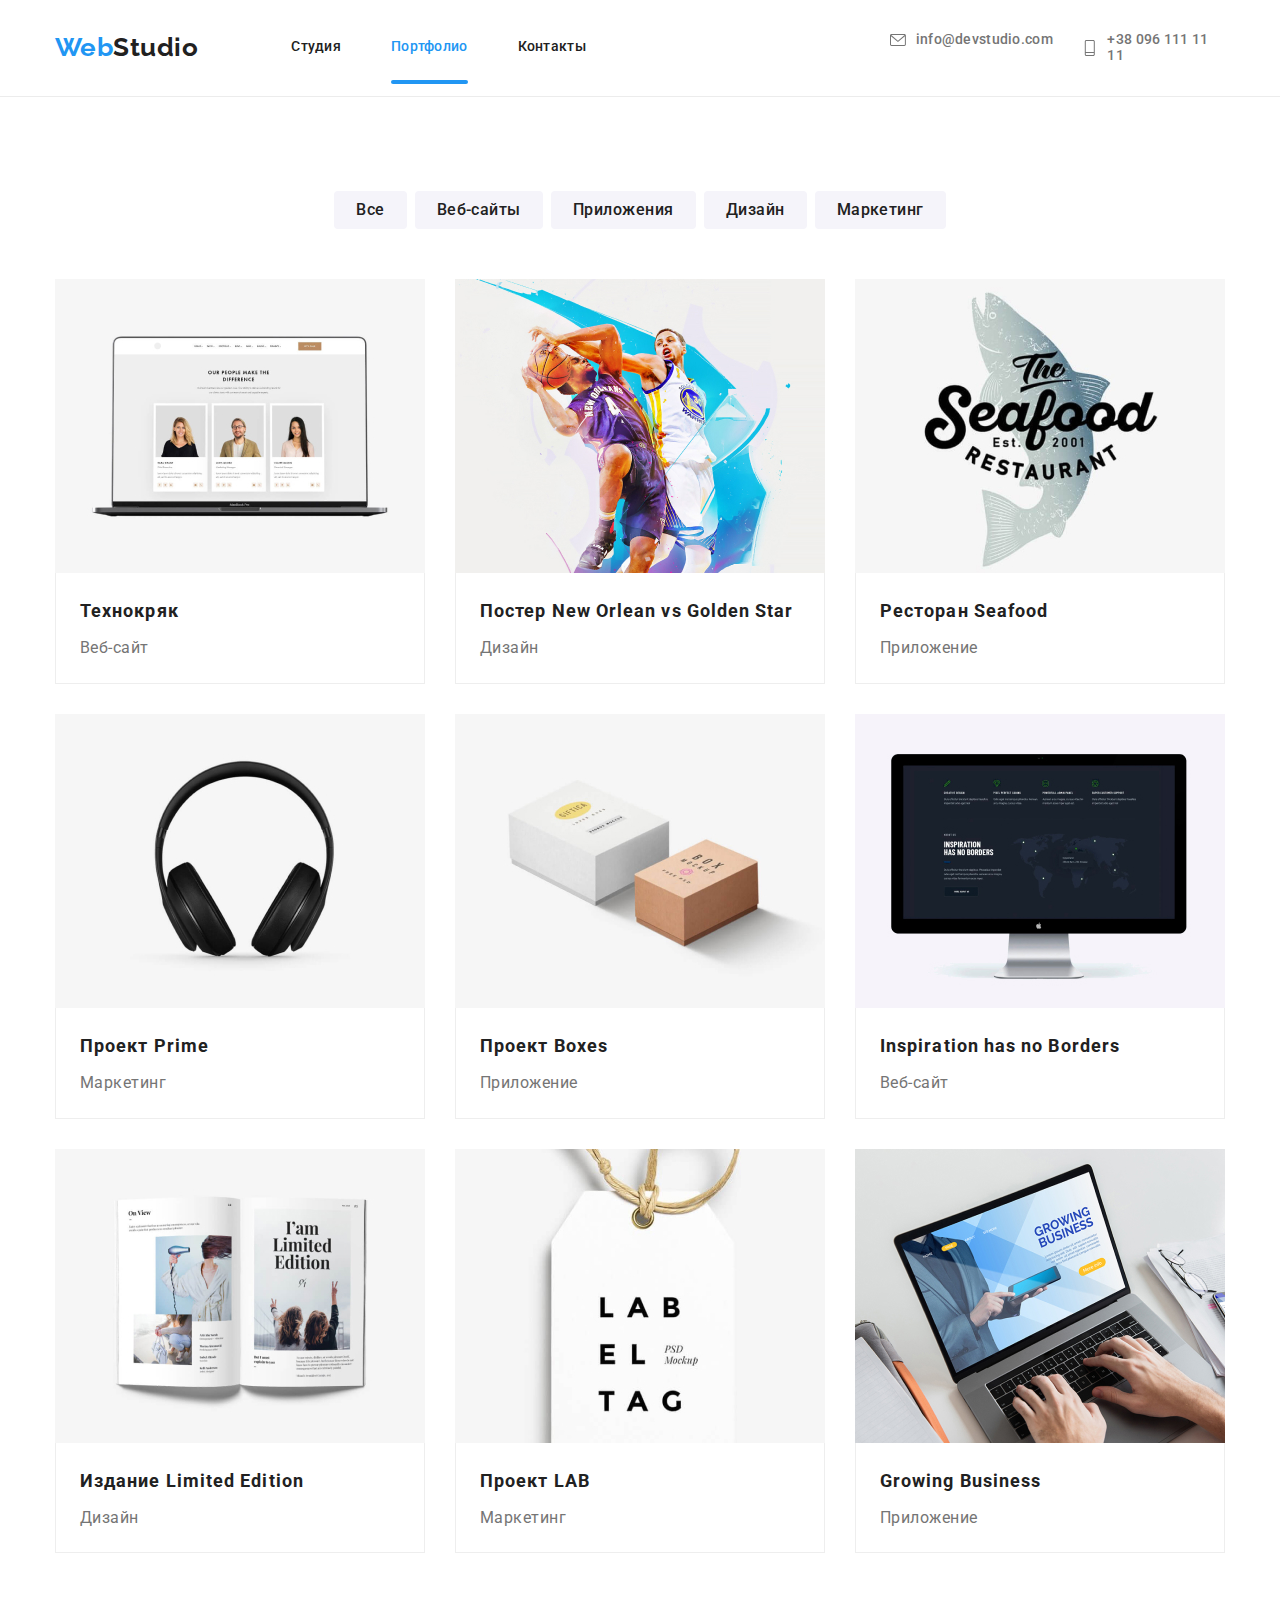
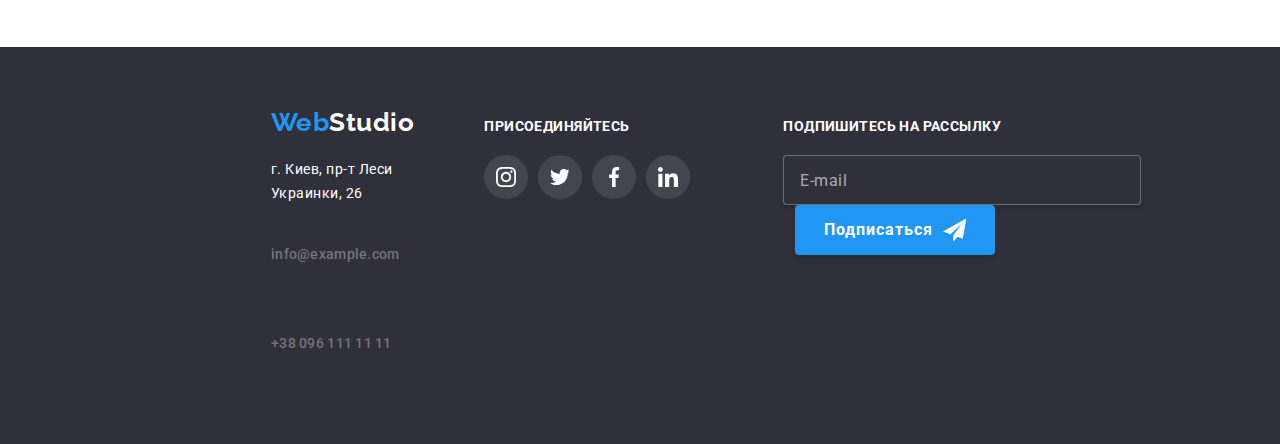
==== commit 03de4efc: "Вносит изменения" ====
--- a/portfolio.html
+++ b/portfolio.html
@@ -16,37 +16,52 @@
 <body>
     <!--Шапка сайта-->
     <header class="header">
-
-        <button type="button" class="mobile__btn" data-menu-button aria-expanded="false" aria-controls="menu" aria-label="Menu">
-            <svg class="mobile__icon" width="40" height="40" aria-label="Переключатель мобильного меню">
-            <use class="mobile__burger" href="./#"></use>
-            <use class="mobile__close" href="./images/icons.svg#icon-close"></use>
-            </svg>
-        </button>
-
-        <div class="container">
+        <div class="container header__container">
             <a href="./index.html" class="logo header-logo" lang="en">Web<span class="logo--color-black">Studio</span></a>
 
-            <nav>
+            <button type="button" class="menu__button" data-menu-button aria-expanded="false" aria-controls="menu" aria-label="Menu">
+                <svg class="menu__icon" width="40" height="40" aria-label="Переключатель мобильного меню">
+                <use class="menu__burger" href="./images/icons.svg#icon-menu"></use>
+                <use class="menu__close" href="./images/icons.svg#icon-close"></use>
+                </svg>
+            </button>
+            <div class="menu" id="menu" data-menu>
+            <nav class="menu__nav">
                 <ul class="site-nav list">
                     <li class="site-nav__item"><a href="./index.html" class="site-nav__link">Студия</a></li>
                     <li class="site-nav__item"><a href="./portfolio.html" class="site-nav__link site-nav__link--current">Портфолио</a></li>
                     <li class="site-nav__item"><a href="#" class="site-nav__link">Контакты</a></li>
                 </ul>
             </nav>
-
+            <div class="menu__links">
             <ul class="contacts">
                 <li class="contacts__item">
-                    <a href="mailto:info@devstudio.com" class="contacts__link">
+                    <a href="tel:+380961111111" class="contacts__link contacts__tel">
+                    <svg class="contacts__icon" width="10" height="16"><use href="./images/icons.svg#icon-phone-icon"></use></svg>
+                    +38 096 111 11 11</a>
+                </li>
+                <li class="contacts__item">
+                    <a href="mailto:info@devstudio.com" class="contacts__link contacts__mail">
                     <svg class="contacts__icon" width="16" height="12"><use href="./images/icons.svg#icon-mail-icon"></use></svg>
                     info@devstudio.com</a>
                 </li>
-                <li class="contacts__item">
-                    <a href="tel:+380961111111" class="contacts__link">
-                    <svg class="contacts__icon" width="10" height="16"><use href="./images/icons.svg#icon-phone-icon"></use></svg>
-                    +38 096 111 11 11</a>
-                </li>
             </ul>
+            <ul class="header-social">
+                <li class="header-social__item">
+                  <a href="#" class="header-social__link" aria-label="Instagram">Instagram</a>
+                </li>
+                <li class="header-social__item">
+                  <a href="#" class="header-social__link" aria-label="Twitter">Twitter</a>
+                </li>
+                <li class="header-social__item">
+                  <a href="#" class="header-social__link" aria-label="Facebook">Facebook</a>
+                </li>
+                <li class="header-social__item">
+                  <a href="#" class="header-social__link" aria-label="LinkedIn">LinkedIn</a>
+                </li>
+              </ul>
+            </div>
+            </div>
         </div>
     </header>
 
@@ -410,6 +425,6 @@
             </div>
         </div>
     </footer>
-
+    <script src="./js/mobile-menu.js"></script>
 </body>
 </html>--- a/css/main.min.css
+++ b/css/main.min.css
@@ -1,2 +1,2 @@
-:root{--main-text-color: #757575;--title-text-color: #212121;--accent-color: #2196F3;--background-accent-color: #2F303A;--background-main-color:  #FFFFFF;--background-secondary-color: #F5F4FA;--card-set-gap: 30px;--icon-color: #AFB1B8}/*! modern-normalize v0.6.0 | MIT License | https://github.com/sindresorhus/modern-normalize */*,*::before,*::after{-webkit-box-sizing:border-box;box-sizing:border-box}:root{-moz-tab-size:4;-o-tab-size:4;tab-size:4}html{line-height:1.15;-webkit-text-size-adjust:100%}body{margin:0}body{font-family:system-ui,-apple-system,"Segoe UI",Roboto,Helvetica,Arial,sans-serif,"Apple Color Emoji","Segoe UI Emoji"}hr{height:0}abbr[title]{-webkit-text-decoration:underline dotted;text-decoration:underline dotted}b,strong{font-weight:bolder}code,kbd,samp,pre{font-family:SFMono-Regular, Consolas, "Liberation Mono", Menlo, monospace;font-size:1em}small{font-size:80%}sub,sup{font-size:75%;line-height:0;position:relative;vertical-align:baseline}sub{bottom:-0.25em}sup{top:-0.5em}button,input,optgroup,select,textarea{font-family:inherit;font-size:100%;line-height:1.15;margin:0}button,select{text-transform:none}button,[type="button"],[type="reset"],[type="submit"]{-webkit-appearance:button}button::-moz-focus-inner,[type="button"]::-moz-focus-inner,[type="reset"]::-moz-focus-inner,[type="submit"]::-moz-focus-inner{border-style:none;padding:0}button:-moz-focusring,[type="button"]:-moz-focusring,[type="reset"]:-moz-focusring,[type="submit"]:-moz-focusring{outline:1px dotted ButtonText}fieldset{padding:0.35em 0.75em 0.625em}legend{padding:0}progress{vertical-align:baseline}[type="number"]::-webkit-inner-spin-button,[type="number"]::-webkit-outer-spin-button{height:auto}[type="search"]{-webkit-appearance:textfield;outline-offset:-2px}[type="search"]::-webkit-search-decoration{-webkit-appearance:none}::-webkit-file-upload-button{-webkit-appearance:button;font:inherit}summary{display:list-item}*,*::before,*::after{padding:0;margin:0;-webkit-box-sizing:border-box;box-sizing:border-box}h1,h2,h3,h4,h5,h6,p{margin:0}img{display:block;max-width:100%;height:auto}a{text-decoration:none}ul li{list-style:none}button{border:none}body{font-family:'Roboto', sans-serif;color:var(--main-text-color);background-color:var(--background-main-color);letter-spacing:0.03em}@media screen and (min-width: 480px){.section{padding:60px 0}}@media screen and (min-width: 1200px){.section{padding:94px 0}}.container{padding:0 15px;margin:0 auto}@media screen and (min-width: 480px){.container{width:480px}}@media screen and (min-width: 768px){.container{width:768px}}@media screen and (min-width: 1200px){.container{width:1200px}}.section__title{color:var(--title-text-color);font-size:36px;font-weight:bold;line-height:1.16;letter-spacing:0.03em;display:-webkit-box;display:-webkit-flex;display:-ms-flexbox;display:flex;-webkit-box-pack:center;-webkit-justify-content:center;-ms-flex-pack:center;justify-content:center;margin-bottom:50px}.hidden-elem{width:1px;height:1px;overflow:hidden;opacity:0;margin-top:-1px}.header{border-bottom:1px solid #ECECEC;padding:24px 0}.logo{display:-webkit-box;display:-webkit-flex;display:-ms-flexbox;display:flex;-webkit-box-pack:center;-webkit-justify-content:center;-ms-flex-pack:center;justify-content:center;-webkit-box-align:center;-webkit-align-items:center;-ms-flex-align:center;align-items:center;font-family:Raleway;font-weight:bold;font-size:26px;line-height:1.19;color:var(--accent-color)}.logo--color-black{color:var(--title-text-color)}.logo--color-white{color:var(--background-main-color)}.header-logo{margin-right:93px}.site-nav__item{margin-right:50px}.site-nav__link{color:var(--title-text-color);font-size:14px;font-weight:500;line-height:1.14;letter-spacing:0.02em;display:inline-block;-webkit-transition-property:color;-o-transition-property:color;transition-property:color;-webkit-transition-duration:250ms;-o-transition-duration:250ms;transition-duration:250ms;-webkit-transition-timing-function:cubic-bezier(0.4, 0, 0.2, 1);-o-transition-timing-function:cubic-bezier(0.4, 0, 0.2, 1);transition-timing-function:cubic-bezier(0.4, 0, 0.2, 1)}.site-nav__link:hover,.site-nav__link:focus{color:var(--accent-color)}.site-nav__link--current{color:var(--accent-color)}.site-nav__link--current::after{content:"";display:block;width:100%;height:4px;-webkit-border-radius:2px;border-radius:2px;background-color:var(--accent-color);position:relative;top:25px;bottom:auto}.contacts{margin-left:auto}.contacts__item:not(:last-child){margin-right:30px}.contacts__link{color:var(--main-text-color);font-size:14px;font-weight:500;letter-spacing:0.02em;display:-webkit-inline-box;display:-webkit-inline-flex;display:-ms-inline-flexbox;display:inline-flex;-webkit-box-align:center;-webkit-align-items:center;-ms-flex-align:center;align-items:center;-webkit-transition-property:color;-o-transition-property:color;transition-property:color;-webkit-transition-duration:250ms;-o-transition-duration:250ms;transition-duration:250ms;-webkit-transition-timing-function:cubic-bezier(0.4, 0, 0.2, 1);-o-transition-timing-function:cubic-bezier(0.4, 0, 0.2, 1);transition-timing-function:cubic-bezier(0.4, 0, 0.2, 1);-webkit-transition-property:fill;-o-transition-property:fill;transition-property:fill;transition-duration:250ms;transition-timing-function:cubic-bezier(0.4, 0, 0.2, 1)}.contacts__link:hover,.contacts__link:focus{color:var(--accent-color);fill:var(--accent-color)}.contacts__icon{margin-right:10px}.hero{max-width:1600px;height:400px;margin-left:auto;margin-right:auto;background-image:-webkit-gradient(linear, left top, right top, from(rgba(33,38,94,0.4)), to(rgba(47,48,58,0.4))),url("../images/overlay-img.jpg");background-image:-webkit-linear-gradient(left, rgba(33,38,94,0.4), rgba(47,48,58,0.4)),url("../images/overlay-img.jpg");background-image:-o-linear-gradient(left, rgba(33,38,94,0.4), rgba(47,48,58,0.4)),url("../images/overlay-img.jpg");background-image:linear-gradient(to right, rgba(33,38,94,0.4), rgba(47,48,58,0.4)),url("../images/overlay-img.jpg");background-repeat:no-repeat;background-position:center;-webkit-background-size:cover;background-size:cover;background-color:var(--background-accent-color);display:-webkit-box;display:-webkit-flex;display:-ms-flexbox;display:flex;text-align:center;padding:118px 0}@media screen and (min-width: 1200px){.hero{height:600px;padding:200px 0}}.hero__title{color:var(--background-main-color);font-style:normal;font-weight:900;font-size:26px;line-height:1.62;letter-spacing:0.06em;text-transform:uppercase;text-align:center;margin-bottom:30px}@media screen and (min-width: 1200px){.hero__title{font-size:44px;line-height:1.36}}.submit{cursor:pointer;font-family:inherit;background-color:var(--accent-color);font-weight:bold;font-size:16px;line-height:1.87;letter-spacing:0.06em;color:var(--background-main-color);-webkit-box-shadow:0px 4px 4px rgba(0,0,0,0.15);box-shadow:0px 4px 4px rgba(0,0,0,0.15);-webkit-border-radius:4px;border-radius:4px;padding:10px 32px;-webkit-transition-property:background-color;-o-transition-property:background-color;transition-property:background-color;-webkit-transition-duration:250ms;-o-transition-duration:250ms;transition-duration:250ms;-webkit-transition-timing-function:cubic-bezier(0.4, 0, 0.2, 1);-o-transition-timing-function:cubic-bezier(0.4, 0, 0.2, 1);transition-timing-function:cubic-bezier(0.4, 0, 0.2, 1)}.submit:hover,.submit:focus{background-color:#188CE8}@media screen and (min-width: 1200px){.section-features{padding-bottom:0}}.features{margin-left:-webkit-calc(-1 * var(--card-set-gap));margin-left:calc(-1 * var(--card-set-gap));margin-top:-webkit-calc(-1 * var(--card-set-gap));margin-top:calc(-1 * var(--card-set-gap))}@media screen and (min-width: 768px){.features{display:-webkit-box;display:-webkit-flex;display:-ms-flexbox;display:flex;-webkit-flex-wrap:wrap;-ms-flex-wrap:wrap;flex-wrap:wrap}}@media screen and (min-width: 1200px){.features{display:-webkit-box;display:-webkit-flex;display:-ms-flexbox;display:flex;-webkit-justify-content:space-around;-ms-flex-pack:distribute;justify-content:space-around;-webkit-box-align:center;-webkit-align-items:center;-ms-flex-align:center;align-items:center;margin-left:0}}@media screen and (min-width: 480px){.features__item{margin-left:var(--card-set-gap);margin-top:var(--card-set-gap)}}@media screen and (min-width: 768px){.features__item{-webkit-flex-basis:-webkit-calc(100% / 2 - var(--card-set-gap));-ms-flex-preferred-size:calc(100% / 2 - var(--card-set-gap));flex-basis:calc(100% / 2 - var(--card-set-gap))}}@media screen and (min-width: 1200px){.features__item{-webkit-flex-basis:-webkit-calc(100% / 4 - var(--card-set-gap));-ms-flex-preferred-size:calc(100% / 4 - var(--card-set-gap));flex-basis:calc(100% / 4 - var(--card-set-gap));margin-left:0}}@media screen and (max-width: 767px){.features__item:not(:last-child){margin-bottom:var(--card-set-gap)}}.features__icon{width:100%;height:120px;background:var(--background-secondary-color);padding:25px 0;-webkit-border-radius:4px;border-radius:4px;margin-bottom:30px}.features__title{color:var(--title-text-color);font-weight:bold;font-size:14px;line-height:1.14;letter-spacing:0.03em;text-transform:uppercase;text-align:center;margin-bottom:10px}@media screen and (min-width: 768px){.features__title{text-align:start}}.features__desc{color:var(--main-text-color);font-size:14px;line-height:1.71;letter-spacing:0.03em}@media screen and (max-width: 1199px){.section-works{display:none}}.works{display:-webkit-box;display:-webkit-flex;display:-ms-flexbox;display:flex;-webkit-box-pack:justify;-webkit-justify-content:space-between;-ms-flex-pack:justify;justify-content:space-between;-webkit-box-align:center;-webkit-align-items:center;-ms-flex-align:center;align-items:center}.works__item{position:relative}.works__label{display:-webkit-box;display:-webkit-flex;display:-ms-flexbox;display:flex;-webkit-box-pack:center;-webkit-justify-content:center;-ms-flex-pack:center;justify-content:center;-webkit-box-align:center;-webkit-align-items:center;-ms-flex-align:center;align-items:center;position:absolute;bottom:0;width:370px;height:70px;background:rgba(47,48,58,0.8)}.works__description{color:var(--background-main-color);font-weight:bold;font-size:14px;line-height:1.14;letter-spacing:0.03em;text-transform:uppercase;text-align:center}.section-team{background-color:var(--background-secondary-color)}@media screen and (min-width: 768px){.team{display:-webkit-box;display:-webkit-flex;display:-ms-flexbox;display:flex;-webkit-flex-wrap:wrap;-ms-flex-wrap:wrap;flex-wrap:wrap;margin-left:-webkit-calc(-1 * var(--card-set-gap));margin-left:calc(-1 * var(--card-set-gap));margin-top:-webkit-calc(-1 * var(--card-set-gap));margin-top:calc(-1 * var(--card-set-gap))}}@media screen and (min-width: 1200px){.team{display:-webkit-box;display:-webkit-flex;display:-ms-flexbox;display:flex;-webkit-justify-content:space-around;-ms-flex-pack:distribute;justify-content:space-around;-webkit-box-align:center;-webkit-align-items:center;-ms-flex-align:center;align-items:center;margin-left:0}}@media screen and (min-width: 480px){.team__item{width:100%}}@media screen and (min-width: 768px){.team__item{-webkit-flex-basis:-webkit-calc(100% / 2 - var(--card-set-gap));-ms-flex-preferred-size:calc(100% / 2 - var(--card-set-gap));flex-basis:calc(100% / 2 - var(--card-set-gap));margin-left:var(--card-set-gap);margin-top:var(--card-set-gap)}}@media screen and (min-width: 1200px){.team__item{-webkit-flex-basis:-webkit-calc(100% / 4 - var(--card-set-gap));-ms-flex-preferred-size:calc(100% / 4 - var(--card-set-gap));flex-basis:calc(100% / 4 - var(--card-set-gap));margin-left:0}}@media screen and (max-width: 767px){.team__item:not(:last-child){margin-bottom:var(--card-set-gap)}}.team__card{background-color:var(--background-main-color);-webkit-box-shadow:0px 1px 3px rgba(0,0,0,0.12),0px 1px 1px rgba(0,0,0,0.14),0px 2px 1px rgba(0,0,0,0.2);box-shadow:0px 1px 3px rgba(0,0,0,0.12),0px 1px 1px rgba(0,0,0,0.14),0px 2px 1px rgba(0,0,0,0.2);-webkit-border-radius:0px 0px 4px 4px;border-radius:0px 0px 4px 4px}.team__label{padding:var(--card-set-gap) 0;text-align:center}.team__name{font-weight:500;font-size:16px;line-height:1.19;letter-spacing:0.03em;color:var(--title-text-color);margin-bottom:10px}.team__position{font-size:16px;line-height:1.19;letter-spacing:0.03em;color:var(--main-text-color)}.social-list{display:-webkit-box;display:-webkit-flex;display:-ms-flexbox;display:flex;-webkit-box-pack:center;-webkit-justify-content:center;-ms-flex-pack:center;justify-content:center;-webkit-box-align:center;-webkit-align-items:center;-ms-flex-align:center;align-items:center;margin-top:16px}.social-list__item:not(:last-child){margin-right:10px}.social-list__link{display:block;width:44px;height:44px;-webkit-border-radius:50%;border-radius:50%;background-color:var(--background-main-color);display:-webkit-box;display:-webkit-flex;display:-ms-flexbox;display:flex;-webkit-box-pack:center;-webkit-justify-content:center;-ms-flex-pack:center;justify-content:center;-webkit-box-align:center;-webkit-align-items:center;-ms-flex-align:center;align-items:center;-webkit-transition-property:background-color;-o-transition-property:background-color;transition-property:background-color;-webkit-transition-duration:250ms;-o-transition-duration:250ms;transition-duration:250ms;-webkit-transition-timing-function:cubic-bezier(0.4, 0, 0.2, 1);-o-transition-timing-function:cubic-bezier(0.4, 0, 0.2, 1);transition-timing-function:cubic-bezier(0.4, 0, 0.2, 1)}.social-list__link:hover,.social-list__link:focus{background-color:var(--accent-color)}.social-list__icon{width:20px;height:20px;fill:var(--icon-color);-webkit-transition-property:fill;-o-transition-property:fill;transition-property:fill;-webkit-transition-duration:250ms;-o-transition-duration:250ms;transition-duration:250ms;-webkit-transition-timing-function:cubic-bezier(0.4, 0, 0.2, 1);-o-transition-timing-function:cubic-bezier(0.4, 0, 0.2, 1);transition-timing-function:cubic-bezier(0.4, 0, 0.2, 1)}.social-list__link:hover .social-list__icon,.social-list__link:focus .social-list__icon{fill:var(--background-main-color)}@media screen and (min-width: 480px){.clients{display:-webkit-box;display:-webkit-flex;display:-ms-flexbox;display:flex;-webkit-flex-wrap:wrap;-ms-flex-wrap:wrap;flex-wrap:wrap;margin-left:-webkit-calc(-1 * var(--card-set-gap));margin-left:calc(-1 * var(--card-set-gap));margin-top:-webkit-calc(-1 * var(--card-set-gap));margin-top:calc(-1 * var(--card-set-gap))}}@media screen and (min-width: 1200px){.clients{display:-webkit-box;display:-webkit-flex;display:-ms-flexbox;display:flex;-webkit-justify-content:space-around;-ms-flex-pack:distribute;justify-content:space-around;-webkit-box-align:center;-webkit-align-items:center;-ms-flex-align:center;align-items:center;-webkit-flex-wrap:nowrap;-ms-flex-wrap:nowrap;flex-wrap:nowrap;margin-left:0}}@media screen and (min-width: 480px){.clients__item{-webkit-flex-basis:-webkit-calc(100% / 2 - var(--card-set-gap));-ms-flex-preferred-size:calc(100% / 2 - var(--card-set-gap));flex-basis:calc(100% / 2 - var(--card-set-gap));margin-left:var(--card-set-gap);margin-top:var(--card-set-gap)}}@media screen and (min-width: 768px){.clients__item{-webkit-flex-basis:-webkit-calc(100% / 3 - var(--card-set-gap));-ms-flex-preferred-size:calc(100% / 3 - var(--card-set-gap));flex-basis:calc(100% / 3 - var(--card-set-gap))}}@media screen and (min-width: 1200px){.clients__item{-webkit-flex-basis:-webkit-calc(100% / 6 - var(--card-set-gap));-ms-flex-preferred-size:calc(100% / 6 - var(--card-set-gap));flex-basis:calc(100% / 6 - var(--card-set-gap));margin-left:0}}@media screen and (min-width: 1200px){.clients__item:not(:last-child){margin-right:var(--card-set-gap)}}.clients__link{display:-webkit-box;display:-webkit-flex;display:-ms-flexbox;display:flex;-webkit-box-pack:center;-webkit-justify-content:center;-ms-flex-pack:center;justify-content:center;-webkit-box-align:center;-webkit-align-items:center;-ms-flex-align:center;align-items:center;padding:16px 32px;width:100%;height:100%;border:1px solid var(--icon-color);-webkit-box-sizing:border-box;box-sizing:border-box;-webkit-border-radius:4px;border-radius:4px;-webkit-transition-property:border;-o-transition-property:border;transition-property:border;-webkit-transition-duration:250ms;-o-transition-duration:250ms;transition-duration:250ms;-webkit-transition-timing-function:cubic-bezier(0.4, 0, 0.2, 1);-o-transition-timing-function:cubic-bezier(0.4, 0, 0.2, 1);transition-timing-function:cubic-bezier(0.4, 0, 0.2, 1)}.clients__link:hover,.clients__link:focus{border:1px solid var(--accent-color)}.clients__icon{width:106px;height:60px;fill:var(--icon-color);-webkit-transition-property:fill;-o-transition-property:fill;transition-property:fill;-webkit-transition-duration:250ms;-o-transition-duration:250ms;transition-duration:250ms;-webkit-transition-timing-function:cubic-bezier(0.4, 0, 0.2, 1);-o-transition-timing-function:cubic-bezier(0.4, 0, 0.2, 1);transition-timing-function:cubic-bezier(0.4, 0, 0.2, 1)}.clients__link:hover .clients__icon,.clients__link:focus .clients__icon{fill:var(--accent-color)}.footer{background-color:var(--background-accent-color);padding:60px 0}@media screen and (min-width: 1200px){.footer__container{display:-webkit-box;display:-webkit-flex;display:-ms-flexbox;display:flex;-webkit-box-align:baseline;-webkit-align-items:baseline;-ms-flex-align:baseline;align-items:baseline}}@media screen and (min-width: 768px){.footer__wrapper{display:-webkit-box;display:-webkit-flex;display:-ms-flexbox;display:flex;-webkit-box-pack:justify;-webkit-justify-content:space-between;-ms-flex-pack:justify;justify-content:space-between;-webkit-box-align:baseline;-webkit-align-items:baseline;-ms-flex-align:baseline;align-items:baseline}}.footer__address{display:-webkit-box;display:-webkit-flex;display:-ms-flexbox;display:flex;-webkit-box-pack:center;-webkit-justify-content:center;-ms-flex-pack:center;justify-content:center;-webkit-box-align:center;-webkit-align-items:center;-ms-flex-align:center;align-items:center;-webkit-box-orient:vertical;-webkit-box-direction:normal;-webkit-flex-direction:column;-ms-flex-direction:column;flex-direction:column;margin-left:auto}@media screen and (min-width: 768px){.footer__address{-webkit-justify-content:space-around;-ms-flex-pack:distribute;justify-content:space-around;-webkit-flex-wrap:wrap;-ms-flex-wrap:wrap;flex-wrap:wrap}}@media screen and (min-width: 1200px){.footer__address{-webkit-box-align:start;-webkit-align-items:flex-start;-ms-flex-align:start;align-items:flex-start}}.address{margin-top:20px}.address__list{font-style:normal;font-weight:normal;font-size:14px;line-height:1.71;color:var(--background-main-color);text-align:center}@media screen and (min-width: 1200px){.address__list{text-align:start}}.address__item:not(:last-child){margin-bottom:9px}.footer__logo{display:inline-block}.join{margin-top:60px}@media screen and (min-width: 768px){.join{margin-left:165px;margin-top:0}}@media screen and (min-width: 1200px){.join{margin-left:70px}}.join__title,.subscribe__title{color:var(--background-main-color);font-weight:bold;font-size:14px;line-height:1.14;letter-spacing:0.03em;text-transform:uppercase;margin-bottom:20px;text-align:center}@media screen and (min-width: 1200px){.join__title,.subscribe__title{text-align:start}}.join__social-link{background-color:rgba(255,255,255,0.1);-webkit-transition-property:background-color;-o-transition-property:background-color;transition-property:background-color;-webkit-transition-duration:250ms;-o-transition-duration:250ms;transition-duration:250ms;-webkit-transition-timing-function:cubic-bezier(0.4, 0, 0.2, 1);-o-transition-timing-function:cubic-bezier(0.4, 0, 0.2, 1);transition-timing-function:cubic-bezier(0.4, 0, 0.2, 1)}.join__social-link:hover,.join__social-link:focus{background-color:var(--accent-color)}.join__icon{fill:var(--background-main-color)}.subscribe{margin-top:60px}@media screen and (min-width: 768px){.subscribe{margin-top:0;max-width:450px}}@media screen and (min-width: 1200px){.subscribe{display:-webkit-box;display:-webkit-flex;display:-ms-flexbox;display:flex;-webkit-box-orient:vertical;-webkit-box-direction:normal;-webkit-flex-direction:column;-ms-flex-direction:column;flex-direction:column;margin-left:93px;max-width:100%}}@media screen and (min-width: 1200p){.subscribe__form{display:-webkit-inline-box;display:-webkit-inline-flex;display:-ms-inline-flexbox;display:inline-flex;-webkit-box-pack:center;-webkit-justify-content:center;-ms-flex-pack:center;justify-content:center;-webkit-box-align:center;-webkit-align-items:center;-ms-flex-align:center;align-items:center}}.subscribe__input{width:100%;height:50px;background-color:var(--background-accent-color);border:1px solid rgba(255,255,255,0.3);-webkit-box-sizing:border-box;box-sizing:border-box;-webkit-box-shadow:0px 4px 4px rgba(0,0,0,0.15);box-shadow:0px 4px 4px rgba(0,0,0,0.15);-webkit-border-radius:4px;border-radius:4px;padding:15px 16px;color:var(--background-main-color)}.subscribe__input::-webkit-input-placeholder{font-style:normal;font-weight:normal;font-size:16px;line-height:1.25;display:-webkit-box;display:-webkit-flex;display:flex;-webkit-box-align:center;-webkit-align-items:center;align-items:center;letter-spacing:0.03em;color:rgba(255,255,255,0.6)}.subscribe__input:-ms-input-placeholder{font-style:normal;font-weight:normal;font-size:16px;line-height:1.25;display:-ms-flexbox;display:flex;-ms-flex-align:center;align-items:center;letter-spacing:0.03em;color:rgba(255,255,255,0.6)}.subscribe__input::-ms-input-placeholder{font-style:normal;font-weight:normal;font-size:16px;line-height:1.25;display:-ms-flexbox;display:flex;-ms-flex-align:center;align-items:center;letter-spacing:0.03em;color:rgba(255,255,255,0.6)}.subscribe__input::placeholder{font-style:normal;font-weight:normal;font-size:16px;line-height:1.25;display:-webkit-box;display:-webkit-flex;display:-ms-flexbox;display:flex;-webkit-box-align:center;-webkit-align-items:center;-ms-flex-align:center;align-items:center;letter-spacing:0.03em;color:rgba(255,255,255,0.6)}@media screen and (min-width: 1200px){.subscribe__input{width:358px}}.subscribe__button{display:-webkit-inline-box;display:-webkit-inline-flex;display:-ms-inline-flexbox;display:inline-flex;-webkit-box-pack:center;-webkit-justify-content:center;-ms-flex-pack:center;justify-content:center;-webkit-box-align:center;-webkit-align-items:center;-ms-flex-align:center;align-items:center;width:200px;height:50px;cursor:pointer;font-family:inherit;background-color:var(--accent-color);-webkit-box-shadow:0px 4px 4px rgba(0,0,0,0.15);box-shadow:0px 4px 4px rgba(0,0,0,0.15);-webkit-border-radius:4px;border-radius:4px;padding:10px 29px;font-weight:bold;font-size:16px;line-height:1.87;letter-spacing:0.06em;color:var(--background-main-color);margin-top:20px;-webkit-transition-property:background-color;-o-transition-property:background-color;transition-property:background-color;-webkit-transition-duration:250ms;-o-transition-duration:250ms;transition-duration:250ms;-webkit-transition-timing-function:cubic-bezier(0.4, 0, 0.2, 1);-o-transition-timing-function:cubic-bezier(0.4, 0, 0.2, 1);transition-timing-function:cubic-bezier(0.4, 0, 0.2, 1)}@media screen and (min-width: 1200px){.subscribe__button{margin-left:12px}}.subscribe__button:hover,.subscribe__button:focus{background-color:#188CE8}.subscribe__icon{width:24px;height:24px;fill:var(--background-main-color);margin-left:10px}.filter{display:-webkit-box;display:-webkit-flex;display:-ms-flexbox;display:flex;-webkit-flex-wrap:wrap;-ms-flex-wrap:wrap;flex-wrap:wrap;margin-bottom:40px}@media screen and (min-width: 768px){.filter{display:-webkit-box;display:-webkit-flex;display:-ms-flexbox;display:flex;-webkit-box-pack:center;-webkit-justify-content:center;-ms-flex-pack:center;justify-content:center;-webkit-box-align:center;-webkit-align-items:center;-ms-flex-align:center;align-items:center;margin-bottom:15px}}@media screen and (min-width: 1200px){.filter{margin-bottom:35px}}.filter__button{cursor:pointer;font-family:inherit;font-weight:500;font-size:16px;line-height:1.62;letter-spacing:0.03em;color:var(--title-text-color);background-color:var(--background-secondary-color);-webkit-border-radius:4px;border-radius:4px;padding:6px 22px;-webkit-transition-property:color;-o-transition-property:color;transition-property:color;-webkit-transition-duration:250ms;-o-transition-duration:250ms;transition-duration:250ms;-webkit-transition-timing-function:cubic-bezier(0.4, 0, 0.2, 1);-o-transition-timing-function:cubic-bezier(0.4, 0, 0.2, 1);transition-timing-function:cubic-bezier(0.4, 0, 0.2, 1);-webkit-transition-property:background-color;-o-transition-property:background-color;transition-property:background-color;transition-duration:250ms;transition-timing-function:cubic-bezier(0.4, 0, 0.2, 1);-webkit-transition-property:-webkit-box-shadow;transition-property:-webkit-box-shadow;-o-transition-property:box-shadow;transition-property:box-shadow;transition-property:box-shadow, -webkit-box-shadow;transition-duration:250ms;transition-timing-function:cubic-bezier(0.4, 0, 0.2, 1)}.filter__button:hover,.filter__button:focus{color:var(--background-main-color);background-color:var(--accent-color);-webkit-box-shadow:0px 3px 1px rgba(0,0,0,0.1),0px 1px 2px rgba(0,0,0,0.08),0px 2px 2px rgba(0,0,0,0.12);box-shadow:0px 3px 1px rgba(0,0,0,0.1),0px 1px 2px rgba(0,0,0,0.08),0px 2px 2px rgba(0,0,0,0.12)}.filter__item{margin-bottom:15px}.filter__item:not(:last-child){margin-right:8px}@media screen and (min-width: 768px){.portfolio{display:-webkit-box;display:-webkit-flex;display:-ms-flexbox;display:flex;-webkit-flex-wrap:wrap;-ms-flex-wrap:wrap;flex-wrap:wrap;margin-left:-webkit-calc(-1 * var(--card-set-gap));margin-left:calc(-1 * var(--card-set-gap));margin-top:-webkit-calc(-1 * var(--card-set-gap));margin-top:calc(-1 * var(--card-set-gap))}}.portfolio__item{background-color:var(--background-main-color);-webkit-transition-property:-webkit-box-shadow;transition-property:-webkit-box-shadow;-o-transition-property:box-shadow;transition-property:box-shadow;transition-property:box-shadow, -webkit-box-shadow;-webkit-transition-duration:250ms;-o-transition-duration:250ms;transition-duration:250ms;-webkit-transition-timing-function:cubic-bezier(0.4, 0, 0.2, 1);-o-transition-timing-function:cubic-bezier(0.4, 0, 0.2, 1);transition-timing-function:cubic-bezier(0.4, 0, 0.2, 1)}.portfolio__item:not(:last-child){margin-bottom:var(--card-set-gap)}@media screen and (min-width: 768px){.portfolio__item:not(:last-child){margin-bottom:0}}@media screen and (min-width: 480px){.portfolio__item{width:100%}}@media screen and (min-width: 768px){.portfolio__item{-webkit-flex-basis:-webkit-calc(100% / 2 - var(--card-set-gap));-ms-flex-preferred-size:calc(100% / 2 - var(--card-set-gap));flex-basis:calc(100% / 2 - var(--card-set-gap));margin-left:var(--card-set-gap);margin-top:var(--card-set-gap)}}@media screen and (min-width: 1200px){.portfolio__item{-webkit-flex-basis:-webkit-calc(100% / 3 - var(--card-set-gap));-ms-flex-preferred-size:calc(100% / 3 - var(--card-set-gap));flex-basis:calc(100% / 3 - var(--card-set-gap));margin-left:var(--card-set-gap);margin-top:var(--card-set-gap)}}.portfolio__item:hover,.portfolio__item:focus{-webkit-box-shadow:0px 1px 1px rgba(0,0,0,0.12),0px 4px 4px rgba(0,0,0,0.06),1px 4px 6px rgba(0,0,0,0.16);box-shadow:0px 1px 1px rgba(0,0,0,0.12),0px 4px 4px rgba(0,0,0,0.06),1px 4px 6px rgba(0,0,0,0.16)}.portfolio__link{height:100%}.product__thumb{position:relative;overflow:hidden}.product__overlay{position:absolute;top:0;left:0;width:100%;height:100%;background-color:rgba(33,150,243,0.9);-webkit-transform:translatey(101%);-ms-transform:translatey(101%);transform:translatey(101%);-webkit-transition:-webkit-transform 250ms ease;transition:-webkit-transform 250ms ease;-o-transition:transform 250ms ease;transition:transform 250ms ease;transition:transform 250ms ease, -webkit-transform 250ms ease}.portfolio__link:hover .product__overlay,.portfolio__link:focus .product__overlay{-webkit-transform:translatey(0);-ms-transform:translatey(0);transform:translatey(0)}.product__text{margin:0;font-size:18px;line-height:1.55;letter-spacing:0.03em;color:var(--background-main-color);padding:77px 24px}@media screen and (min-width: 768px){.product__text{padding:49px 24px}}@media screen and (min-width: 1200px){.product__text{padding:63px 24px}}.product__label{height:100%;padding:20px 24px;border:1px solid #EEEEEE;border-top:transparent;-webkit-box-sizing:border-box;box-sizing:border-box}.product__title{font-weight:bold;font-size:18px;font-size:18px;line-height:2;letter-spacing:0.06em;color:var(--title-text-color);margin-bottom:4px}.product__desc{font-size:16px;line-height:1.87;color:var(--main-text-color)}.backdrop{position:fixed;top:0;left:0;width:100%;height:100%;background-color:rgba(0,0,0,0.2);opacity:1;-webkit-transition-property:opacity;-o-transition-property:opacity;transition-property:opacity;-webkit-transition-duration:250ms;-o-transition-duration:250ms;transition-duration:250ms;-webkit-transition-timing-function:cubic-bezier(0.4, 0, 0.2, 1);-o-transition-timing-function:cubic-bezier(0.4, 0, 0.2, 1);transition-timing-function:cubic-bezier(0.4, 0, 0.2, 1)}.backdrop.is-hidden{opacity:0;pointer-events:none}.backdrop.is-hidden .modal{-webkit-transform:translate(-50%, -50%) scale(1.1);-ms-transform:translate(-50%, -50%) scale(1.1);transform:translate(-50%, -50%) scale(1.1)}.modal{position:absolute;top:50%;left:50%;-webkit-transform:translate(-50%, -50%);-ms-transform:translate(-50%, -50%);transform:translate(-50%, -50%);width:528px;height:581px;-webkit-transform:translate(-50%, -50%) scale(1);-ms-transform:translate(-50%, -50%) scale(1);transform:translate(-50%, -50%) scale(1);-webkit-transition:-webkit-transform 250ms cubic-bezier(0.4, 0, 0.2, 1);transition:-webkit-transform 250ms cubic-bezier(0.4, 0, 0.2, 1);-o-transition:transform 250ms cubic-bezier(0.4, 0, 0.2, 1);transition:transform 250ms cubic-bezier(0.4, 0, 0.2, 1);transition:transform 250ms cubic-bezier(0.4, 0, 0.2, 1), -webkit-transform 250ms cubic-bezier(0.4, 0, 0.2, 1);background-color:var(--background-main-color);-webkit-box-shadow:0px 1px 3px rgba(0,0,0,0.12),0px 1px 1px rgba(0,0,0,0.14),0px 2px 1px rgba(0,0,0,0.2);box-shadow:0px 1px 3px rgba(0,0,0,0.12),0px 1px 1px rgba(0,0,0,0.14),0px 2px 1px rgba(0,0,0,0.2);-webkit-border-radius:4px;border-radius:4px;padding:40px}.close{position:absolute;top:8px;right:8px;display:block;width:30px;height:30px;-webkit-border-radius:50%;border-radius:50%;background-color:var(--background-main-color);border:1px solid rgba(0,0,0,0.1);cursor:pointer}.close__icon{width:11px;height:11px;fill:#000000;-webkit-transition-property:fill;-o-transition-property:fill;transition-property:fill;-webkit-transition-duration:250ms;-o-transition-duration:250ms;transition-duration:250ms;-webkit-transition-timing-function:cubic-bezier(0.4, 0, 0.2, 1);-o-transition-timing-function:cubic-bezier(0.4, 0, 0.2, 1);transition-timing-function:cubic-bezier(0.4, 0, 0.2, 1)}.close:hover .close__icon,.close:focus .close__icon{fill:var(--accent-color)}.form{display:-webkit-box;display:-webkit-flex;display:-ms-flexbox;display:flex;-webkit-box-orient:vertical;-webkit-box-direction:normal;-webkit-flex-direction:column;-ms-flex-direction:column;flex-direction:column}.form__title{font-weight:bold;font-size:20px;line-height:1.15;letter-spacing:0.03em;color:var(--title-text-color);text-align:center;margin-bottom:12px}.form__field{position:relative;margin-bottom:10px;height:100%}.form__label{font-style:normal;font-weight:normal;font-size:12px;line-height:1.16;letter-spacing:0.01em;color:var(--main-text-color);margin-bottom:4px}.form__input,.form__textarea{width:100%;border:1px solid rgba(33,33,33,0.2);-webkit-box-sizing:border-box;box-sizing:border-box;-webkit-border-radius:4px;border-radius:4px}.form__input:focus,.form__input:focus,.form__textarea:focus,.form__textarea:focus{outline-color:var(--accent-color);border:1px solid #2196F3}.form__input{display:-webkit-box;display:-webkit-flex;display:-ms-flexbox;display:flex;-webkit-box-align:center;-webkit-align-items:center;-ms-flex-align:center;align-items:center;height:40px;padding:14px;padding-left:42px}.form__icon{position:absolute;top:50%;-webkit-transform:translateY(25%);-ms-transform:translateY(25%);transform:translateY(25%);left:12px;fill:var(--title-text-color);-webkit-transition-property:fill;-o-transition-property:fill;transition-property:fill;-webkit-transition-duration:250ms;-o-transition-duration:250ms;transition-duration:250ms;-webkit-transition-timing-function:cubic-bezier(0.4, 0, 0.2, 1);-o-transition-timing-function:cubic-bezier(0.4, 0, 0.2, 1);transition-timing-function:cubic-bezier(0.4, 0, 0.2, 1)}.form__input:focus+.form__icon,.form__textarea:focus+.form__icon{fill:var(--accent-color)}.form__textarea{height:120px;resize:none;padding:12px 16px}.form__textarea::-webkit-input-placeholder{font-style:normal;font-weight:normal;font-size:12px;line-height:1.16;letter-spacing:0.01em;color:rgba(117,117,117,0.5)}.form__textarea:-ms-input-placeholder{font-style:normal;font-weight:normal;font-size:12px;line-height:1.16;letter-spacing:0.01em;color:rgba(117,117,117,0.5)}.form__textarea::-ms-input-placeholder{font-style:normal;font-weight:normal;font-size:12px;line-height:1.16;letter-spacing:0.01em;color:rgba(117,117,117,0.5)}.form__textarea::placeholder{font-style:normal;font-weight:normal;font-size:12px;line-height:1.16;letter-spacing:0.01em;color:rgba(117,117,117,0.5)}.form__field--comment{margin-bottom:20px}.form__checkbox{position:relative;display:-webkit-inline-box;display:-webkit-inline-flex;display:-ms-inline-flexbox;display:inline-flex;-webkit-box-pack:center;-webkit-justify-content:center;-ms-flex-pack:center;justify-content:center;-webkit-box-align:center;-webkit-align-items:center;-ms-flex-align:center;align-items:center;margin-bottom:30px;width:100%}.checkbox__terms{font-style:normal;font-weight:normal;font-size:14px;line-height:1.71;letter-spacing:0.03em;color:var(--main-text-color)}.checkbox__terms::before{content:"";display:-webkit-inline-box;display:-webkit-inline-flex;display:-ms-inline-flexbox;display:inline-flex;text-align:center;width:16px;height:15px;border:2px solid var(--title-text-color);-webkit-border-radius:2px;border-radius:2px;margin-right:7px}.checkbox__terms .terms-link{color:var(--accent-color);-webkit-text-decoration:underline solid;text-decoration:underline solid}.checkbox{position:absolute;top:3px;left:12px;width:16px;height:15px;-moz-appearance:none;-webkit-appearance:none;appearance:none}.checkbox:focus{outline-color:var(--accent-color);border:2px solid #2196F3;-webkit-border-radius:2px;border-radius:2px}.checkbox__icon{position:absolute;top:3px;left:12px;opacity:0;pointer-events:none;background-color:var(--accent-color);fill:var(--background-main-color);border:2px solid #2196F3;-webkit-border-radius:2px;border-radius:2px}.checkbox:checked+.checkbox__icon{opacity:1;-webkit-transition:opacity 250ms cubic-bezier(0.4, 0, 0.2, 1);-o-transition:opacity 250ms cubic-bezier(0.4, 0, 0.2, 1);transition:opacity 250ms cubic-bezier(0.4, 0, 0.2, 1);-webkit-background-origin:border-box;background-origin:border-box}.checkbox__button{margin:0 auto}
+:root{--main-text-color: #757575;--title-text-color: #212121;--accent-color: #2196F3;--background-accent-color: #2F303A;--background-main-color:  #FFFFFF;--background-secondary-color: #F5F4FA;--card-set-gap: 30px;--icon-color: #AFB1B8}/*! modern-normalize v0.6.0 | MIT License | https://github.com/sindresorhus/modern-normalize */*,*::before,*::after{-webkit-box-sizing:border-box;box-sizing:border-box}:root{-moz-tab-size:4;-o-tab-size:4;tab-size:4}html{line-height:1.15;-webkit-text-size-adjust:100%}body{margin:0}body{font-family:system-ui,-apple-system,"Segoe UI",Roboto,Helvetica,Arial,sans-serif,"Apple Color Emoji","Segoe UI Emoji"}hr{height:0}abbr[title]{-webkit-text-decoration:underline dotted;text-decoration:underline dotted}b,strong{font-weight:bolder}code,kbd,samp,pre{font-family:SFMono-Regular, Consolas, "Liberation Mono", Menlo, monospace;font-size:1em}small{font-size:80%}sub,sup{font-size:75%;line-height:0;position:relative;vertical-align:baseline}sub{bottom:-0.25em}sup{top:-0.5em}button,input,optgroup,select,textarea{font-family:inherit;font-size:100%;line-height:1.15;margin:0}button,select{text-transform:none}button,[type="button"],[type="reset"],[type="submit"]{-webkit-appearance:button}button::-moz-focus-inner,[type="button"]::-moz-focus-inner,[type="reset"]::-moz-focus-inner,[type="submit"]::-moz-focus-inner{border-style:none;padding:0}button:-moz-focusring,[type="button"]:-moz-focusring,[type="reset"]:-moz-focusring,[type="submit"]:-moz-focusring{outline:1px dotted ButtonText}fieldset{padding:0.35em 0.75em 0.625em}legend{padding:0}progress{vertical-align:baseline}[type="number"]::-webkit-inner-spin-button,[type="number"]::-webkit-outer-spin-button{height:auto}[type="search"]{-webkit-appearance:textfield;outline-offset:-2px}[type="search"]::-webkit-search-decoration{-webkit-appearance:none}::-webkit-file-upload-button{-webkit-appearance:button;font:inherit}summary{display:list-item}*,*::before,*::after{padding:0;margin:0;-webkit-box-sizing:border-box;box-sizing:border-box}h1,h2,h3,h4,h5,h6,p{margin:0}img{display:block;max-width:100%;height:auto}a{text-decoration:none}ul li{list-style:none}button{border:none}body{font-family:'Roboto', sans-serif;color:var(--main-text-color);background-color:var(--background-main-color);letter-spacing:0.03em}@media screen and (min-width: 480px){.section{padding:60px 0}}@media screen and (min-width: 1200px){.section{padding:94px 0}}.container{padding:0 15px;margin:0 auto}@media screen and (min-width: 480px){.container{width:480px}}@media screen and (min-width: 768px){.container{width:768px}}@media screen and (min-width: 1200px){.container{width:1200px}}.section__title{color:var(--title-text-color);font-size:36px;font-weight:bold;line-height:1.16;letter-spacing:0.03em;display:-webkit-box;display:-webkit-flex;display:-ms-flexbox;display:flex;-webkit-box-pack:center;-webkit-justify-content:center;-ms-flex-pack:center;justify-content:center;margin-bottom:50px}.hidden-elem{width:1px;height:1px;overflow:hidden;opacity:0;margin-top:-1px}.header{display:-webkit-box;display:-webkit-flex;display:-ms-flexbox;display:flex;border-bottom:1px solid #ECECEC}.header__container{display:-webkit-box;display:-webkit-flex;display:-ms-flexbox;display:flex;-webkit-box-pack:justify;-webkit-justify-content:space-between;-ms-flex-pack:justify;justify-content:space-between;-webkit-box-align:center;-webkit-align-items:center;-ms-flex-align:center;align-items:center;position:relative}@media screen and (min-width: 768px){.header__container{-webkit-box-pack:start;-webkit-justify-content:flex-start;-ms-flex-pack:start;justify-content:flex-start}}.logo{margin:0;font-family:Raleway;font-weight:bold;font-size:26px;line-height:1.19;color:var(--accent-color)}.logo--color-black{color:var(--title-text-color)}.logo--color-white{color:var(--background-main-color)}.header-logo{padding:16px 0}@media screen and (min-width: 768px){.header-logo{padding:26px 0;position:static;margin-right:88px}}@media screen and (min-width: 1200px){.header-logo{padding:24px 0;margin-right:93px}}.site-nav{display:block}@media screen and (min-width: 768px){.site-nav{display:-webkit-box;display:-webkit-flex;display:-ms-flexbox;display:flex;-webkit-box-pack:justify;-webkit-justify-content:space-between;-ms-flex-pack:justify;justify-content:space-between}}.site-nav__item{margin-bottom:32px}@media screen and (min-width: 768px){.site-nav__item{margin-top:31px}}@media screen and (min-width: 768px){.site-nav__item:not(:last-child){margin-bottom:31px;margin-right:50px}}@media screen and (min-width: 1200px){.site-nav__item{margin-top:0;margin-bottom:0;padding:0}.site-nav__item:not(:last-child){margin-right:50px;margin-bottom:0}}.site-nav__link{color:var(--title-text-color);font-size:40px;line-height:1.17;font-weight:500;letter-spacing:0.02em;display:inline-block;-webkit-transition-property:color;-o-transition-property:color;transition-property:color;-webkit-transition-duration:250ms;-o-transition-duration:250ms;transition-duration:250ms;-webkit-transition-timing-function:cubic-bezier(0.4, 0, 0.2, 1);-o-transition-timing-function:cubic-bezier(0.4, 0, 0.2, 1);transition-timing-function:cubic-bezier(0.4, 0, 0.2, 1)}.site-nav__link:hover,.site-nav__link:focus{color:var(--accent-color)}@media screen and (min-width: 768px){.site-nav__link{position:relative;font-size:14px;line-height:1.14}}.site-nav__link--current{color:var(--accent-color)}@media screen and (min-width: 768px){.site-nav__link--current::after{content:"";display:block;width:100%;height:4px;-webkit-border-radius:2px;border-radius:2px;background-color:var(--accent-color);position:relative;top:25px;bottom:auto}}.contacts{margin-left:auto;display:-webkit-box;display:-webkit-flex;display:-ms-flexbox;display:flex;-webkit-box-orient:vertical;-webkit-box-direction:normal;-webkit-flex-direction:column;-ms-flex-direction:column;flex-direction:column}@media screen and (min-width: 768px){.contacts{-webkit-box-orient:vertical;-webkit-box-direction:reverse;-webkit-flex-direction:column-reverse;-ms-flex-direction:column-reverse;flex-direction:column-reverse}}@media screen and (min-width: 1200px){.contacts{-webkit-box-orient:horizontal;-webkit-box-direction:reverse;-webkit-flex-direction:row-reverse;-ms-flex-direction:row-reverse;flex-direction:row-reverse}}.contacts__item:not(:last-child){margin-bottom:32px}@media screen and (min-width: 768px){.contacts__item{margin:0}.contacts__item:not(:last-child){margin-top:10px;margin-bottom:0}}@media screen and (min-width: 1200px){.contacts__item:not(:last-child){margin-top:0;margin-left:29px}}.contacts__tel{font-weight:500;font-size:34px;line-height:1.17;letter-spacing:0.02em;color:var(--accent-color)}.contacts__mail{font-weight:500;font-size:24px;line-height:1.16;letter-spacing:0.02em;color:var(--main-text-color)}@media screen and (min-width: 768px){.contacts__link{color:var(--main-text-color);font-size:14px;font-weight:500;letter-spacing:0.02em;display:-webkit-inline-box;display:-webkit-inline-flex;display:-ms-inline-flexbox;display:inline-flex;-webkit-box-align:center;-webkit-align-items:center;-ms-flex-align:center;align-items:center;-webkit-transition-property:color;-o-transition-property:color;transition-property:color;-webkit-transition-duration:250ms;-o-transition-duration:250ms;transition-duration:250ms;-webkit-transition-timing-function:cubic-bezier(0.4, 0, 0.2, 1);-o-transition-timing-function:cubic-bezier(0.4, 0, 0.2, 1);transition-timing-function:cubic-bezier(0.4, 0, 0.2, 1);-webkit-transition-property:fill;-o-transition-property:fill;transition-property:fill;transition-duration:250ms;transition-timing-function:cubic-bezier(0.4, 0, 0.2, 1)}.contacts__link:hover,.contacts__link:focus{color:var(--accent-color);fill:var(--accent-color)}}@media screen and (min-width: 1200px){.contacts__link{font-weight:500;font-size:14px;line-height:1.14;letter-spacing:0.02em;padding:32px 0}}.contacts__icon{display:none}@media screen and (min-width: 768px){.contacts__icon{fill:currentColor;margin-right:8px;display:block;width:14px;height:14px}}@media screen and (min-width: 1200px){.contacts__icon{width:16px;height:16px;margin-right:10px}}.header-social{display:-webkit-box;display:-webkit-flex;display:-ms-flexbox;display:flex;-webkit-flex-wrap:wrap;-ms-flex-wrap:wrap;flex-wrap:wrap;margin-top:64px}@media screen and (min-width: 768px){.header-social{display:none}}.header-social__item:not(:last-child){margin-right:10px;padding-right:10px;border-right:1px solid rgba(33,33,33,0.2)}.header-social__link{font-weight:500;font-size:18px;line-height:1.22;letter-spacing:0.02em;color:var(--accent-color)}.hero{max-width:1600px;height:400px;margin-left:auto;margin-right:auto;background-image:-webkit-gradient(linear, left top, right top, from(rgba(33,38,94,0.4)), to(rgba(47,48,58,0.4))),url("../images/hero/img_mobile_480.jpg");background-image:-webkit-linear-gradient(left, rgba(33,38,94,0.4), rgba(47,48,58,0.4)),url("../images/hero/img_mobile_480.jpg");background-image:-o-linear-gradient(left, rgba(33,38,94,0.4), rgba(47,48,58,0.4)),url("../images/hero/img_mobile_480.jpg");background-image:linear-gradient(to right, rgba(33,38,94,0.4), rgba(47,48,58,0.4)),url("../images/hero/img_mobile_480.jpg");background-repeat:no-repeat;background-position:center;-webkit-background-size:cover;background-size:cover;background-color:var(--background-accent-color);display:-webkit-box;display:-webkit-flex;display:-ms-flexbox;display:flex;text-align:center;padding:118px 0}@media screen and (min-device-pixel-ratio: 2), screen and (-webkit-min-device-pixel-ratio: 2), screen and (-o-min-device-pixel-ratio: 2/1), screen and (min-resolution: 192dpi), screen and (min-resolution: 2dppx){.hero{background-image:-webkit-gradient(linear, left top, right top, from(rgba(33,38,94,0.4)), to(rgba(47,48,58,0.4))),url("../images/hero/img_mobile_480@2x.jpg");background-image:-webkit-linear-gradient(left, rgba(33,38,94,0.4), rgba(47,48,58,0.4)),url("../images/hero/img_mobile_480@2x.jpg");background-image:-o-linear-gradient(left, rgba(33,38,94,0.4), rgba(47,48,58,0.4)),url("../images/hero/img_mobile_480@2x.jpg");background-image:linear-gradient(to right, rgba(33,38,94,0.4), rgba(47,48,58,0.4)),url("../images/hero/img_mobile_480@2x.jpg")}}@media screen and (min-width: 768px){.hero{background-image:-webkit-gradient(linear, left top, right top, from(rgba(33,38,94,0.4)), to(rgba(47,48,58,0.4))),url("../images/hero/img_tablet_768.jpg");background-image:-webkit-linear-gradient(left, rgba(33,38,94,0.4), rgba(47,48,58,0.4)),url("../images/hero/img_tablet_768.jpg");background-image:-o-linear-gradient(left, rgba(33,38,94,0.4), rgba(47,48,58,0.4)),url("../images/hero/img_tablet_768.jpg");background-image:linear-gradient(to right, rgba(33,38,94,0.4), rgba(47,48,58,0.4)),url("../images/hero/img_tablet_768.jpg")}}@media screen and (min-width: 768px) and (min-device-pixel-ratio: 2), screen and (min-width: 768px) and (-webkit-min-device-pixel-ratio: 2), screen and (min-width: 768px) and (-o-min-device-pixel-ratio: 2/1), screen and (min-width: 768px) and (min-resolution: 192dpi), screen and (min-width: 768px) and (min-resolution: 2dppx){.hero{background-image:-webkit-gradient(linear, left top, right top, from(rgba(33,38,94,0.4)), to(rgba(47,48,58,0.4))),url("../images/hero/img_tablet_768@2x.jpg");background-image:-webkit-linear-gradient(left, rgba(33,38,94,0.4), rgba(47,48,58,0.4)),url("../images/hero/img_tablet_768@2x.jpg");background-image:-o-linear-gradient(left, rgba(33,38,94,0.4), rgba(47,48,58,0.4)),url("../images/hero/img_tablet_768@2x.jpg");background-image:linear-gradient(to right, rgba(33,38,94,0.4), rgba(47,48,58,0.4)),url("../images/hero/img_tablet_768@2x.jpg")}}@media screen and (min-width: 1200px){.hero{background-image:-webkit-gradient(linear, left top, right top, from(rgba(33,38,94,0.4)), to(rgba(47,48,58,0.4))),url("../images/hero/img_desktop_1600.jpg");background-image:-webkit-linear-gradient(left, rgba(33,38,94,0.4), rgba(47,48,58,0.4)),url("../images/hero/img_desktop_1600.jpg");background-image:-o-linear-gradient(left, rgba(33,38,94,0.4), rgba(47,48,58,0.4)),url("../images/hero/img_desktop_1600.jpg");background-image:linear-gradient(to right, rgba(33,38,94,0.4), rgba(47,48,58,0.4)),url("../images/hero/img_desktop_1600.jpg")}}@media screen and (min-width: 1200px) and (min-device-pixel-ratio: 2), screen and (min-width: 1200px) and (-webkit-min-device-pixel-ratio: 2), screen and (min-width: 1200px) and (-o-min-device-pixel-ratio: 2/1), screen and (min-width: 1200px) and (min-resolution: 192dpi), screen and (min-width: 1200px) and (min-resolution: 2dppx){.hero{background-image:-webkit-gradient(linear, left top, right top, from(rgba(33,38,94,0.4)), to(rgba(47,48,58,0.4))),url("../images/hero/img_desktop_1600@2x.jpg");background-image:-webkit-linear-gradient(left, rgba(33,38,94,0.4), rgba(47,48,58,0.4)),url("../images/hero/img_desktop_1600@2x.jpg");background-image:-o-linear-gradient(left, rgba(33,38,94,0.4), rgba(47,48,58,0.4)),url("../images/hero/img_desktop_1600@2x.jpg");background-image:linear-gradient(to right, rgba(33,38,94,0.4), rgba(47,48,58,0.4)),url("../images/hero/img_desktop_1600@2x.jpg")}}@media screen and (min-width: 1200px){.hero{height:600px;padding:200px 0}}.hero__title{color:var(--background-main-color);font-style:normal;font-weight:900;font-size:26px;line-height:1.62;letter-spacing:0.06em;text-transform:uppercase;text-align:center;margin-bottom:30px}@media screen and (min-width: 1200px){.hero__title{font-size:44px;line-height:1.36}}.submit{cursor:pointer;font-family:inherit;background-color:var(--accent-color);font-weight:bold;font-size:16px;line-height:1.87;letter-spacing:0.06em;color:var(--background-main-color);-webkit-box-shadow:0px 4px 4px rgba(0,0,0,0.15);box-shadow:0px 4px 4px rgba(0,0,0,0.15);-webkit-border-radius:4px;border-radius:4px;padding:10px 32px;-webkit-transition-property:background-color;-o-transition-property:background-color;transition-property:background-color;-webkit-transition-duration:250ms;-o-transition-duration:250ms;transition-duration:250ms;-webkit-transition-timing-function:cubic-bezier(0.4, 0, 0.2, 1);-o-transition-timing-function:cubic-bezier(0.4, 0, 0.2, 1);transition-timing-function:cubic-bezier(0.4, 0, 0.2, 1)}.submit:hover,.submit:focus{background-color:#188CE8}@media screen and (min-width: 1200px){.section-features{padding-bottom:0}}.features{margin-left:-webkit-calc(-1 * var(--card-set-gap));margin-left:calc(-1 * var(--card-set-gap));margin-top:-webkit-calc(-1 * var(--card-set-gap));margin-top:calc(-1 * var(--card-set-gap))}@media screen and (min-width: 768px){.features{display:-webkit-box;display:-webkit-flex;display:-ms-flexbox;display:flex;-webkit-flex-wrap:wrap;-ms-flex-wrap:wrap;flex-wrap:wrap}}@media screen and (min-width: 1200px){.features{display:-webkit-box;display:-webkit-flex;display:-ms-flexbox;display:flex;-webkit-justify-content:space-around;-ms-flex-pack:distribute;justify-content:space-around;-webkit-box-align:center;-webkit-align-items:center;-ms-flex-align:center;align-items:center;margin-left:0}}@media screen and (min-width: 480px){.features__item{margin-left:var(--card-set-gap);margin-top:var(--card-set-gap)}}@media screen and (min-width: 768px){.features__item{-webkit-flex-basis:-webkit-calc(100% / 2 - var(--card-set-gap));-ms-flex-preferred-size:calc(100% / 2 - var(--card-set-gap));flex-basis:calc(100% / 2 - var(--card-set-gap))}}@media screen and (min-width: 1200px){.features__item{-webkit-flex-basis:-webkit-calc(100% / 4 - var(--card-set-gap));-ms-flex-preferred-size:calc(100% / 4 - var(--card-set-gap));flex-basis:calc(100% / 4 - var(--card-set-gap));margin-left:0}}@media screen and (max-width: 767px){.features__item:not(:last-child){margin-bottom:var(--card-set-gap)}}.features__icon{width:100%;height:120px;background:var(--background-secondary-color);padding:25px 0;-webkit-border-radius:4px;border-radius:4px;margin-bottom:30px}.features__title{color:var(--title-text-color);font-weight:bold;font-size:14px;line-height:1.14;letter-spacing:0.03em;text-transform:uppercase;text-align:center;margin-bottom:10px}@media screen and (min-width: 768px){.features__title{text-align:start}}.features__desc{color:var(--main-text-color);font-size:14px;line-height:1.71;letter-spacing:0.03em}@media screen and (max-width: 1199px){.section-works{display:none}}.works{display:-webkit-box;display:-webkit-flex;display:-ms-flexbox;display:flex;-webkit-box-pack:justify;-webkit-justify-content:space-between;-ms-flex-pack:justify;justify-content:space-between;-webkit-box-align:center;-webkit-align-items:center;-ms-flex-align:center;align-items:center}.works__item{position:relative}.works__label{display:-webkit-box;display:-webkit-flex;display:-ms-flexbox;display:flex;-webkit-box-pack:center;-webkit-justify-content:center;-ms-flex-pack:center;justify-content:center;-webkit-box-align:center;-webkit-align-items:center;-ms-flex-align:center;align-items:center;position:absolute;bottom:0;width:370px;height:70px;background:rgba(47,48,58,0.8)}.works__description{color:var(--background-main-color);font-weight:bold;font-size:14px;line-height:1.14;letter-spacing:0.03em;text-transform:uppercase;text-align:center}.section-team{background-color:var(--background-secondary-color)}@media screen and (min-width: 768px){.team{display:-webkit-box;display:-webkit-flex;display:-ms-flexbox;display:flex;-webkit-flex-wrap:wrap;-ms-flex-wrap:wrap;flex-wrap:wrap;margin-left:-webkit-calc(-1 * var(--card-set-gap));margin-left:calc(-1 * var(--card-set-gap));margin-top:-webkit-calc(-1 * var(--card-set-gap));margin-top:calc(-1 * var(--card-set-gap))}}@media screen and (min-width: 1200px){.team{display:-webkit-box;display:-webkit-flex;display:-ms-flexbox;display:flex;-webkit-justify-content:space-around;-ms-flex-pack:distribute;justify-content:space-around;-webkit-box-align:center;-webkit-align-items:center;-ms-flex-align:center;align-items:center;margin-left:0}}@media screen and (min-width: 480px){.team__item{width:100%}}@media screen and (min-width: 768px){.team__item{-webkit-flex-basis:-webkit-calc(100% / 2 - var(--card-set-gap));-ms-flex-preferred-size:calc(100% / 2 - var(--card-set-gap));flex-basis:calc(100% / 2 - var(--card-set-gap));margin-left:var(--card-set-gap);margin-top:var(--card-set-gap)}}@media screen and (min-width: 1200px){.team__item{-webkit-flex-basis:-webkit-calc(100% / 4 - var(--card-set-gap));-ms-flex-preferred-size:calc(100% / 4 - var(--card-set-gap));flex-basis:calc(100% / 4 - var(--card-set-gap));margin-left:0}}@media screen and (max-width: 767px){.team__item:not(:last-child){margin-bottom:var(--card-set-gap)}}.team__card{background-color:var(--background-main-color);-webkit-box-shadow:0px 1px 3px rgba(0,0,0,0.12),0px 1px 1px rgba(0,0,0,0.14),0px 2px 1px rgba(0,0,0,0.2);box-shadow:0px 1px 3px rgba(0,0,0,0.12),0px 1px 1px rgba(0,0,0,0.14),0px 2px 1px rgba(0,0,0,0.2);-webkit-border-radius:0px 0px 4px 4px;border-radius:0px 0px 4px 4px}.team__label{padding:var(--card-set-gap) 0;text-align:center}.team__name{font-weight:500;font-size:16px;line-height:1.19;letter-spacing:0.03em;color:var(--title-text-color);margin-bottom:10px}.team__position{font-size:16px;line-height:1.19;letter-spacing:0.03em;color:var(--main-text-color)}.social-list{display:-webkit-box;display:-webkit-flex;display:-ms-flexbox;display:flex;-webkit-box-pack:center;-webkit-justify-content:center;-ms-flex-pack:center;justify-content:center;-webkit-box-align:center;-webkit-align-items:center;-ms-flex-align:center;align-items:center;margin-top:16px}.social-list__item:not(:last-child){margin-right:10px}.social-list__link{display:block;width:44px;height:44px;-webkit-border-radius:50%;border-radius:50%;background-color:var(--background-main-color);display:-webkit-box;display:-webkit-flex;display:-ms-flexbox;display:flex;-webkit-box-pack:center;-webkit-justify-content:center;-ms-flex-pack:center;justify-content:center;-webkit-box-align:center;-webkit-align-items:center;-ms-flex-align:center;align-items:center;-webkit-transition-property:background-color;-o-transition-property:background-color;transition-property:background-color;-webkit-transition-duration:250ms;-o-transition-duration:250ms;transition-duration:250ms;-webkit-transition-timing-function:cubic-bezier(0.4, 0, 0.2, 1);-o-transition-timing-function:cubic-bezier(0.4, 0, 0.2, 1);transition-timing-function:cubic-bezier(0.4, 0, 0.2, 1)}.social-list__link:hover,.social-list__link:focus{background-color:var(--accent-color)}.social-list__icon{width:20px;height:20px;fill:var(--icon-color);-webkit-transition-property:fill;-o-transition-property:fill;transition-property:fill;-webkit-transition-duration:250ms;-o-transition-duration:250ms;transition-duration:250ms;-webkit-transition-timing-function:cubic-bezier(0.4, 0, 0.2, 1);-o-transition-timing-function:cubic-bezier(0.4, 0, 0.2, 1);transition-timing-function:cubic-bezier(0.4, 0, 0.2, 1)}.social-list__link:hover .social-list__icon,.social-list__link:focus .social-list__icon{fill:var(--background-main-color)}@media screen and (min-width: 480px){.clients{display:-webkit-box;display:-webkit-flex;display:-ms-flexbox;display:flex;-webkit-flex-wrap:wrap;-ms-flex-wrap:wrap;flex-wrap:wrap;margin-left:-webkit-calc(-1 * var(--card-set-gap));margin-left:calc(-1 * var(--card-set-gap));margin-top:-webkit-calc(-1 * var(--card-set-gap));margin-top:calc(-1 * var(--card-set-gap))}}@media screen and (min-width: 1200px){.clients{display:-webkit-box;display:-webkit-flex;display:-ms-flexbox;display:flex;-webkit-justify-content:space-around;-ms-flex-pack:distribute;justify-content:space-around;-webkit-box-align:center;-webkit-align-items:center;-ms-flex-align:center;align-items:center;-webkit-flex-wrap:nowrap;-ms-flex-wrap:nowrap;flex-wrap:nowrap;margin-left:0}}@media screen and (min-width: 480px){.clients__item{-webkit-flex-basis:-webkit-calc(100% / 2 - var(--card-set-gap));-ms-flex-preferred-size:calc(100% / 2 - var(--card-set-gap));flex-basis:calc(100% / 2 - var(--card-set-gap));margin-left:var(--card-set-gap);margin-top:var(--card-set-gap)}}@media screen and (min-width: 768px){.clients__item{-webkit-flex-basis:-webkit-calc(100% / 3 - var(--card-set-gap));-ms-flex-preferred-size:calc(100% / 3 - var(--card-set-gap));flex-basis:calc(100% / 3 - var(--card-set-gap))}}@media screen and (min-width: 1200px){.clients__item{-webkit-flex-basis:-webkit-calc(100% / 6 - var(--card-set-gap));-ms-flex-preferred-size:calc(100% / 6 - var(--card-set-gap));flex-basis:calc(100% / 6 - var(--card-set-gap));margin-left:0}}@media screen and (min-width: 1200px){.clients__item:not(:last-child){margin-right:var(--card-set-gap)}}.clients__link{display:-webkit-box;display:-webkit-flex;display:-ms-flexbox;display:flex;-webkit-box-pack:center;-webkit-justify-content:center;-ms-flex-pack:center;justify-content:center;-webkit-box-align:center;-webkit-align-items:center;-ms-flex-align:center;align-items:center;padding:16px 32px;width:100%;height:100%;border:1px solid var(--icon-color);-webkit-box-sizing:border-box;box-sizing:border-box;-webkit-border-radius:4px;border-radius:4px;-webkit-transition-property:border;-o-transition-property:border;transition-property:border;-webkit-transition-duration:250ms;-o-transition-duration:250ms;transition-duration:250ms;-webkit-transition-timing-function:cubic-bezier(0.4, 0, 0.2, 1);-o-transition-timing-function:cubic-bezier(0.4, 0, 0.2, 1);transition-timing-function:cubic-bezier(0.4, 0, 0.2, 1)}.clients__link:hover,.clients__link:focus{border:1px solid var(--accent-color)}.clients__icon{width:106px;height:60px;fill:var(--icon-color);-webkit-transition-property:fill;-o-transition-property:fill;transition-property:fill;-webkit-transition-duration:250ms;-o-transition-duration:250ms;transition-duration:250ms;-webkit-transition-timing-function:cubic-bezier(0.4, 0, 0.2, 1);-o-transition-timing-function:cubic-bezier(0.4, 0, 0.2, 1);transition-timing-function:cubic-bezier(0.4, 0, 0.2, 1)}.clients__link:hover .clients__icon,.clients__link:focus .clients__icon{fill:var(--accent-color)}.footer{background-color:var(--background-accent-color);padding:60px 0}.footer__container{width:480px}@media screen and (min-width: 768px){.footer__container{width:768px}}@media screen and (min-width: 1200px){.footer__container{display:-webkit-box;display:-webkit-flex;display:-ms-flexbox;display:flex;-webkit-box-align:baseline;-webkit-align-items:baseline;-ms-flex-align:baseline;align-items:baseline}}@media screen and (min-width: 768px){.footer__wrapper{display:-webkit-box;display:-webkit-flex;display:-ms-flexbox;display:flex;-webkit-flex-wrap:wrap;-ms-flex-wrap:wrap;flex-wrap:wrap;-webkit-box-pack:justify;-webkit-justify-content:space-between;-ms-flex-pack:justify;justify-content:space-between;-webkit-box-align:start;-webkit-align-items:flex-start;-ms-flex-align:start;align-items:flex-start}}.footer__address{display:-webkit-box;display:-webkit-flex;display:-ms-flexbox;display:flex;-webkit-box-pack:center;-webkit-justify-content:center;-ms-flex-pack:center;justify-content:center;-webkit-box-align:center;-webkit-align-items:center;-ms-flex-align:center;align-items:center;-webkit-box-orient:vertical;-webkit-box-direction:normal;-webkit-flex-direction:column;-ms-flex-direction:column;flex-direction:column;margin-left:auto}@media screen and (min-width: 768px){.footer__address{-webkit-justify-content:space-around;-ms-flex-pack:distribute;justify-content:space-around;-webkit-flex-wrap:wrap;-ms-flex-wrap:wrap;flex-wrap:wrap}}@media screen and (min-width: 1200px){.footer__address{-webkit-box-align:start;-webkit-align-items:flex-start;-ms-flex-align:start;align-items:flex-start}}.address{margin-top:20px}.address__list{font-style:normal;font-weight:normal;font-size:14px;line-height:1.71;color:var(--background-main-color);text-align:center}@media screen and (min-width: 1200px){.address__list{text-align:start}}.address__item:not(:last-child){margin-bottom:9px}.footer__logo{display:inline-block}.join{margin-top:60px}@media screen and (min-width: 768px){.join{margin-left:165px;margin-top:0}}@media screen and (min-width: 1200px){.join{margin-left:70px}}.join__title,.subscribe__title{color:var(--background-main-color);font-weight:bold;font-size:14px;line-height:1.14;letter-spacing:0.03em;text-transform:uppercase;margin-bottom:20px;text-align:center}@media screen and (min-width: 1200px){.join__title,.subscribe__title{text-align:start}}.join__social-link{background-color:rgba(255,255,255,0.1);-webkit-transition-property:background-color;-o-transition-property:background-color;transition-property:background-color;-webkit-transition-duration:250ms;-o-transition-duration:250ms;transition-duration:250ms;-webkit-transition-timing-function:cubic-bezier(0.4, 0, 0.2, 1);-o-transition-timing-function:cubic-bezier(0.4, 0, 0.2, 1);transition-timing-function:cubic-bezier(0.4, 0, 0.2, 1)}.join__social-link:hover,.join__social-link:focus{background-color:var(--accent-color)}.join__icon{fill:var(--background-main-color)}.subscribe{margin-top:60px}@media screen and (min-width: 768px){.subscribe{margin:0 auto;max-width:450px}}@media screen and (min-width: 1200px){.subscribe{display:-webkit-box;display:-webkit-flex;display:-ms-flexbox;display:flex;-webkit-box-orient:vertical;-webkit-box-direction:normal;-webkit-flex-direction:column;-ms-flex-direction:column;flex-direction:column;margin-left:93px;max-width:100%}}@media screen and (min-width: 1200p){.subscribe__form{display:-webkit-inline-box;display:-webkit-inline-flex;display:-ms-inline-flexbox;display:inline-flex;-webkit-box-pack:center;-webkit-justify-content:center;-ms-flex-pack:center;justify-content:center;-webkit-box-align:center;-webkit-align-items:center;-ms-flex-align:center;align-items:center}}.subscribe__input{width:100%;height:50px;background-color:var(--background-accent-color);border:1px solid rgba(255,255,255,0.3);-webkit-box-sizing:border-box;box-sizing:border-box;-webkit-box-shadow:0px 4px 4px rgba(0,0,0,0.15);box-shadow:0px 4px 4px rgba(0,0,0,0.15);-webkit-border-radius:4px;border-radius:4px;padding:15px 16px;color:var(--background-main-color)}.subscribe__input::-webkit-input-placeholder{font-style:normal;font-weight:normal;font-size:16px;line-height:1.25;display:-webkit-box;display:-webkit-flex;display:flex;-webkit-box-align:center;-webkit-align-items:center;align-items:center;letter-spacing:0.03em;color:rgba(255,255,255,0.6)}.subscribe__input:-ms-input-placeholder{font-style:normal;font-weight:normal;font-size:16px;line-height:1.25;display:-ms-flexbox;display:flex;-ms-flex-align:center;align-items:center;letter-spacing:0.03em;color:rgba(255,255,255,0.6)}.subscribe__input::-ms-input-placeholder{font-style:normal;font-weight:normal;font-size:16px;line-height:1.25;display:-ms-flexbox;display:flex;-ms-flex-align:center;align-items:center;letter-spacing:0.03em;color:rgba(255,255,255,0.6)}.subscribe__input::placeholder{font-style:normal;font-weight:normal;font-size:16px;line-height:1.25;display:-webkit-box;display:-webkit-flex;display:-ms-flexbox;display:flex;-webkit-box-align:center;-webkit-align-items:center;-ms-flex-align:center;align-items:center;letter-spacing:0.03em;color:rgba(255,255,255,0.6)}@media screen and (min-width: 1200px){.subscribe__input{width:358px}}.subscribe__button{display:-webkit-inline-box;display:-webkit-inline-flex;display:-ms-inline-flexbox;display:inline-flex;-webkit-box-pack:center;-webkit-justify-content:center;-ms-flex-pack:center;justify-content:center;-webkit-box-align:center;-webkit-align-items:center;-ms-flex-align:center;align-items:center;width:200px;height:50px;cursor:pointer;font-family:inherit;background-color:var(--accent-color);-webkit-box-shadow:0px 4px 4px rgba(0,0,0,0.15);box-shadow:0px 4px 4px rgba(0,0,0,0.15);-webkit-border-radius:4px;border-radius:4px;padding:10px 29px;font-weight:bold;font-size:16px;line-height:1.87;letter-spacing:0.06em;color:var(--background-main-color);margin-top:20px;margin-left:auto;margin-right:auto;-webkit-transition-property:background-color;-o-transition-property:background-color;transition-property:background-color;-webkit-transition-duration:250ms;-o-transition-duration:250ms;transition-duration:250ms;-webkit-transition-timing-function:cubic-bezier(0.4, 0, 0.2, 1);-o-transition-timing-function:cubic-bezier(0.4, 0, 0.2, 1);transition-timing-function:cubic-bezier(0.4, 0, 0.2, 1)}@media screen and (min-width: 1200px){.subscribe__button{margin-top:0;margin-left:12px}}.subscribe__button:hover,.subscribe__button:focus{background-color:#188CE8}.subscribe__icon{width:24px;height:24px;fill:var(--background-main-color);margin-left:10px}.filter{display:-webkit-box;display:-webkit-flex;display:-ms-flexbox;display:flex;-webkit-flex-wrap:wrap;-ms-flex-wrap:wrap;flex-wrap:wrap;margin-bottom:40px}@media screen and (min-width: 768px){.filter{display:-webkit-box;display:-webkit-flex;display:-ms-flexbox;display:flex;-webkit-box-pack:center;-webkit-justify-content:center;-ms-flex-pack:center;justify-content:center;-webkit-box-align:center;-webkit-align-items:center;-ms-flex-align:center;align-items:center;margin-bottom:15px}}@media screen and (min-width: 1200px){.filter{margin-bottom:35px}}.filter__button{cursor:pointer;font-family:inherit;font-weight:500;font-size:16px;line-height:1.62;letter-spacing:0.03em;color:var(--title-text-color);background-color:var(--background-secondary-color);-webkit-border-radius:4px;border-radius:4px;padding:6px 22px;-webkit-transition-property:color;-o-transition-property:color;transition-property:color;-webkit-transition-duration:250ms;-o-transition-duration:250ms;transition-duration:250ms;-webkit-transition-timing-function:cubic-bezier(0.4, 0, 0.2, 1);-o-transition-timing-function:cubic-bezier(0.4, 0, 0.2, 1);transition-timing-function:cubic-bezier(0.4, 0, 0.2, 1);-webkit-transition-property:background-color;-o-transition-property:background-color;transition-property:background-color;transition-duration:250ms;transition-timing-function:cubic-bezier(0.4, 0, 0.2, 1);-webkit-transition-property:-webkit-box-shadow;transition-property:-webkit-box-shadow;-o-transition-property:box-shadow;transition-property:box-shadow;transition-property:box-shadow, -webkit-box-shadow;transition-duration:250ms;transition-timing-function:cubic-bezier(0.4, 0, 0.2, 1)}.filter__button:hover,.filter__button:focus{color:var(--background-main-color);background-color:var(--accent-color);-webkit-box-shadow:0px 3px 1px rgba(0,0,0,0.1),0px 1px 2px rgba(0,0,0,0.08),0px 2px 2px rgba(0,0,0,0.12);box-shadow:0px 3px 1px rgba(0,0,0,0.1),0px 1px 2px rgba(0,0,0,0.08),0px 2px 2px rgba(0,0,0,0.12)}.filter__item{margin-bottom:15px}.filter__item:not(:last-child){margin-right:8px}@media screen and (min-width: 768px){.portfolio{display:-webkit-box;display:-webkit-flex;display:-ms-flexbox;display:flex;-webkit-flex-wrap:wrap;-ms-flex-wrap:wrap;flex-wrap:wrap;margin-left:-webkit-calc(-1 * var(--card-set-gap));margin-left:calc(-1 * var(--card-set-gap));margin-top:-webkit-calc(-1 * var(--card-set-gap));margin-top:calc(-1 * var(--card-set-gap))}}.portfolio__item{display:-webkit-box;display:-webkit-flex;display:-ms-flexbox;display:flex;background-color:var(--background-main-color);-webkit-transition-property:-webkit-box-shadow;transition-property:-webkit-box-shadow;-o-transition-property:box-shadow;transition-property:box-shadow;transition-property:box-shadow, -webkit-box-shadow;-webkit-transition-duration:250ms;-o-transition-duration:250ms;transition-duration:250ms;-webkit-transition-timing-function:cubic-bezier(0.4, 0, 0.2, 1);-o-transition-timing-function:cubic-bezier(0.4, 0, 0.2, 1);transition-timing-function:cubic-bezier(0.4, 0, 0.2, 1)}.portfolio__item:not(:last-child){margin-bottom:var(--card-set-gap)}@media screen and (min-width: 768px){.portfolio__item:not(:last-child){margin-bottom:0}}@media screen and (min-width: 480px){.portfolio__item{width:100%}}@media screen and (min-width: 768px){.portfolio__item{-webkit-flex-basis:-webkit-calc(100% / 2 - var(--card-set-gap));-ms-flex-preferred-size:calc(100% / 2 - var(--card-set-gap));flex-basis:calc(100% / 2 - var(--card-set-gap));margin-left:var(--card-set-gap);margin-top:var(--card-set-gap)}}@media screen and (min-width: 1200px){.portfolio__item{-webkit-flex-basis:-webkit-calc(100% / 3 - var(--card-set-gap));-ms-flex-preferred-size:calc(100% / 3 - var(--card-set-gap));flex-basis:calc(100% / 3 - var(--card-set-gap));margin-left:var(--card-set-gap);margin-top:var(--card-set-gap)}}.portfolio__item:hover,.portfolio__item:focus{-webkit-box-shadow:0px 1px 1px rgba(0,0,0,0.12),0px 4px 4px rgba(0,0,0,0.06),1px 4px 6px rgba(0,0,0,0.16);box-shadow:0px 1px 1px rgba(0,0,0,0.12),0px 4px 4px rgba(0,0,0,0.06),1px 4px 6px rgba(0,0,0,0.16)}.portfolio__link{display:-webkit-box;display:-webkit-flex;display:-ms-flexbox;display:flex}.product{display:-webkit-box;display:-webkit-flex;display:-ms-flexbox;display:flex;-webkit-box-orient:vertical;-webkit-box-direction:normal;-webkit-flex-direction:column;-ms-flex-direction:column;flex-direction:column}.product__thumb{position:relative;overflow:hidden}.product__overlay{position:absolute;top:0;left:0;width:100%;height:100%;background-color:rgba(33,150,243,0.9);-webkit-transform:translatey(101%);-ms-transform:translatey(101%);transform:translatey(101%);-webkit-transition:-webkit-transform 250ms ease;transition:-webkit-transform 250ms ease;-o-transition:transform 250ms ease;transition:transform 250ms ease;transition:transform 250ms ease, -webkit-transform 250ms ease}.portfolio__link:hover .product__overlay,.portfolio__link:focus .product__overlay{-webkit-transform:translatey(0);-ms-transform:translatey(0);transform:translatey(0)}.product__text{margin:0;font-size:18px;line-height:1.55;letter-spacing:0.03em;color:var(--background-main-color);padding:77px 24px}@media screen and (min-width: 768px){.product__text{padding:49px 24px}}@media screen and (min-width: 1200px){.product__text{padding:63px 24px}}.product__label{display:-webkit-box;display:-webkit-flex;display:-ms-flexbox;display:flex;-webkit-box-orient:vertical;-webkit-box-direction:normal;-webkit-flex-direction:column;-ms-flex-direction:column;flex-direction:column;-webkit-box-flex:1;-webkit-flex-grow:1;-ms-flex-positive:1;flex-grow:1;padding:20px 24px;border:1px solid #EEEEEE;border-top:transparent;-webkit-box-sizing:border-box;box-sizing:border-box}.product__title{font-weight:bold;font-size:18px;font-size:18px;line-height:2;letter-spacing:0.06em;color:var(--title-text-color);margin-bottom:4px}.product__desc{font-size:16px;line-height:1.87;color:var(--main-text-color)}.backdrop{position:fixed;top:0;left:0;width:100%;height:100%;background-color:rgba(0,0,0,0.2);opacity:1;-webkit-transition-property:opacity;-o-transition-property:opacity;transition-property:opacity;-webkit-transition-duration:250ms;-o-transition-duration:250ms;transition-duration:250ms;-webkit-transition-timing-function:cubic-bezier(0.4, 0, 0.2, 1);-o-transition-timing-function:cubic-bezier(0.4, 0, 0.2, 1);transition-timing-function:cubic-bezier(0.4, 0, 0.2, 1)}.backdrop.is-hidden{opacity:0;pointer-events:none}.backdrop.is-hidden .modal{-webkit-transform:translate(-50%, -50%) scale(1.1);-ms-transform:translate(-50%, -50%) scale(1.1);transform:translate(-50%, -50%) scale(1.1)}.modal{padding:40px;margin:0 auto;position:relative;max-width:450px;-webkit-transform:translate(-50%, -50%) scale(1);-ms-transform:translate(-50%, -50%) scale(1);transform:translate(-50%, -50%) scale(1);-webkit-transition:-webkit-transform 250ms cubic-bezier(0.4, 0, 0.2, 1);transition:-webkit-transform 250ms cubic-bezier(0.4, 0, 0.2, 1);-o-transition:transform 250ms cubic-bezier(0.4, 0, 0.2, 1);transition:transform 250ms cubic-bezier(0.4, 0, 0.2, 1);transition:transform 250ms cubic-bezier(0.4, 0, 0.2, 1), -webkit-transform 250ms cubic-bezier(0.4, 0, 0.2, 1);background-color:var(--background-main-color);-webkit-box-shadow:0px 1px 3px rgba(0,0,0,0.12),0px 1px 1px rgba(0,0,0,0.14),0px 2px 1px rgba(0,0,0,0.2);box-shadow:0px 1px 3px rgba(0,0,0,0.12),0px 1px 1px rgba(0,0,0,0.14),0px 2px 1px rgba(0,0,0,0.2);-webkit-border-radius:4px;border-radius:4px}@media screen and (min-width: 1200px){.modal{position:absolute;top:50%;left:50%;-webkit-transform:translate(-50%, -50%);-ms-transform:translate(-50%, -50%);transform:translate(-50%, -50%);max-width:528px}}.close{position:absolute;top:8px;right:8px;display:block;width:30px;height:30px;-webkit-border-radius:50%;border-radius:50%;background-color:var(--background-main-color);border:1px solid rgba(0,0,0,0.1);cursor:pointer}.close__icon{width:11px;height:11px;fill:#000000;-webkit-transition-property:fill;-o-transition-property:fill;transition-property:fill;-webkit-transition-duration:250ms;-o-transition-duration:250ms;transition-duration:250ms;-webkit-transition-timing-function:cubic-bezier(0.4, 0, 0.2, 1);-o-transition-timing-function:cubic-bezier(0.4, 0, 0.2, 1);transition-timing-function:cubic-bezier(0.4, 0, 0.2, 1)}.close:hover .close__icon,.close:focus .close__icon{fill:var(--accent-color)}.form{display:-webkit-box;display:-webkit-flex;display:-ms-flexbox;display:flex;-webkit-box-orient:vertical;-webkit-box-direction:normal;-webkit-flex-direction:column;-ms-flex-direction:column;flex-direction:column}.form__title{font-weight:bold;font-size:20px;line-height:1.15;letter-spacing:0.03em;color:var(--title-text-color);text-align:center;margin-bottom:12px}.form__field{position:relative;margin-bottom:10px;height:100%}.form__label{font-style:normal;font-weight:normal;font-size:12px;line-height:1.16;letter-spacing:0.01em;color:var(--main-text-color);margin-bottom:4px}.form__input,.form__textarea{width:100%;border:1px solid rgba(33,33,33,0.2);-webkit-box-sizing:border-box;box-sizing:border-box;-webkit-border-radius:4px;border-radius:4px}.form__input:focus,.form__input:focus,.form__textarea:focus,.form__textarea:focus{outline-color:var(--accent-color);border:1px solid #2196F3}.form__input{display:-webkit-box;display:-webkit-flex;display:-ms-flexbox;display:flex;-webkit-box-align:center;-webkit-align-items:center;-ms-flex-align:center;align-items:center;height:40px;padding:14px;padding-left:42px}.form__icon{position:absolute;top:50%;-webkit-transform:translateY(25%);-ms-transform:translateY(25%);transform:translateY(25%);left:12px;fill:var(--title-text-color);-webkit-transition-property:fill;-o-transition-property:fill;transition-property:fill;-webkit-transition-duration:250ms;-o-transition-duration:250ms;transition-duration:250ms;-webkit-transition-timing-function:cubic-bezier(0.4, 0, 0.2, 1);-o-transition-timing-function:cubic-bezier(0.4, 0, 0.2, 1);transition-timing-function:cubic-bezier(0.4, 0, 0.2, 1)}.form__input:focus+.form__icon,.form__textarea:focus+.form__icon{fill:var(--accent-color)}.form__textarea{height:120px;resize:none;padding:12px 16px}.form__textarea::-webkit-input-placeholder{font-style:normal;font-weight:normal;font-size:12px;line-height:1.16;letter-spacing:0.01em;color:rgba(117,117,117,0.5)}.form__textarea:-ms-input-placeholder{font-style:normal;font-weight:normal;font-size:12px;line-height:1.16;letter-spacing:0.01em;color:rgba(117,117,117,0.5)}.form__textarea::-ms-input-placeholder{font-style:normal;font-weight:normal;font-size:12px;line-height:1.16;letter-spacing:0.01em;color:rgba(117,117,117,0.5)}.form__textarea::placeholder{font-style:normal;font-weight:normal;font-size:12px;line-height:1.16;letter-spacing:0.01em;color:rgba(117,117,117,0.5)}.form__field--comment{margin-bottom:20px}.form__checkbox{position:relative;display:-webkit-inline-box;display:-webkit-inline-flex;display:-ms-inline-flexbox;display:inline-flex;-webkit-box-pack:center;-webkit-justify-content:center;-ms-flex-pack:center;justify-content:center;-webkit-box-align:center;-webkit-align-items:center;-ms-flex-align:center;align-items:center;margin-bottom:30px;width:100%}.checkbox__terms{font-style:normal;font-weight:normal;font-size:14px;line-height:1.71;letter-spacing:0.03em;color:var(--main-text-color)}.checkbox__terms::before{content:"";display:-webkit-inline-box;display:-webkit-inline-flex;display:-ms-inline-flexbox;display:inline-flex;text-align:center;width:16px;height:15px;border:2px solid var(--title-text-color);-webkit-border-radius:2px;border-radius:2px;margin-right:7px}.checkbox__terms .terms-link{color:var(--accent-color);-webkit-text-decoration:underline solid;text-decoration:underline solid}.checkbox{position:absolute;top:3px;left:12px;width:16px;height:15px;-moz-appearance:none;-webkit-appearance:none;appearance:none}.checkbox:focus{outline-color:var(--accent-color);border:2px solid #2196F3;-webkit-border-radius:2px;border-radius:2px}.checkbox__icon{position:absolute;top:3px;left:12px;opacity:0;pointer-events:none;background-color:var(--accent-color);fill:var(--background-main-color);border:2px solid #2196F3;-webkit-border-radius:2px;border-radius:2px}.checkbox:checked+.checkbox__icon{opacity:1;-webkit-transition:opacity 250ms cubic-bezier(0.4, 0, 0.2, 1);-o-transition:opacity 250ms cubic-bezier(0.4, 0, 0.2, 1);transition:opacity 250ms cubic-bezier(0.4, 0, 0.2, 1);-webkit-background-origin:border-box;background-origin:border-box}.checkbox__button{margin:0 auto}@media screen and (max-width: 767px){.menu{display:none}}.menu.is-open{position:fixed;z-index:1;top:0;left:0;width:100%;height:100vh;padding:48px 40px;background-color:white;display:-webkit-box;display:-webkit-flex;display:-ms-flexbox;display:flex;-webkit-box-orient:vertical;-webkit-box-direction:normal;-webkit-flex-direction:column;-ms-flex-direction:column;flex-direction:column;-webkit-box-pack:justify;-webkit-justify-content:space-between;-ms-flex-pack:justify;justify-content:space-between}@media screen and (min-width: 768px){.menu{position:static;display:-webkit-box;display:-webkit-flex;display:-ms-flexbox;display:flex;-webkit-box-align:center;-webkit-align-items:center;-ms-flex-align:center;align-items:center}}.menu__button{display:-webkit-box;display:-webkit-flex;display:-ms-flexbox;display:flex;background-color:transparent}.menu__button.is-open{position:fixed;right:15px;z-index:2}@media screen and (min-width: 480px){.menu__button.is-open{right:-webkit-calc((100% - 450px) / 2);right:calc((100% - 450px) / 2)}}@media screen and (min-width: 768px){.menu__button{display:none}}.menu__icon{fill:var(--title-text-color);-webkit-transition-property:fill;-o-transition-property:fill;transition-property:fill;-webkit-transition-duration:250ms;-o-transition-duration:250ms;transition-duration:250ms;-webkit-transition-timing-function:cubic-bezier(0.4, 0, 0.2, 1);-o-transition-timing-function:cubic-bezier(0.4, 0, 0.2, 1);transition-timing-function:cubic-bezier(0.4, 0, 0.2, 1)}.menu__icon:hover,.menu__icon:focus{fill:var(--accent-color)}.menu__button .menu__close{display:none}.menu__button.is-open .menu__close{display:block}.menu__button.is-open .menu__burger{display:none}@media screen and (min-width: 768px){.menu__links{display:-webkit-box;display:-webkit-flex;display:-ms-flexbox;display:flex;margin-left:86px}}@media screen and (min-width: 1200px){.menu__links{margin-left:304px}}.menu__nav{display:block}
 /*# sourceMappingURL=main.min.css.map */